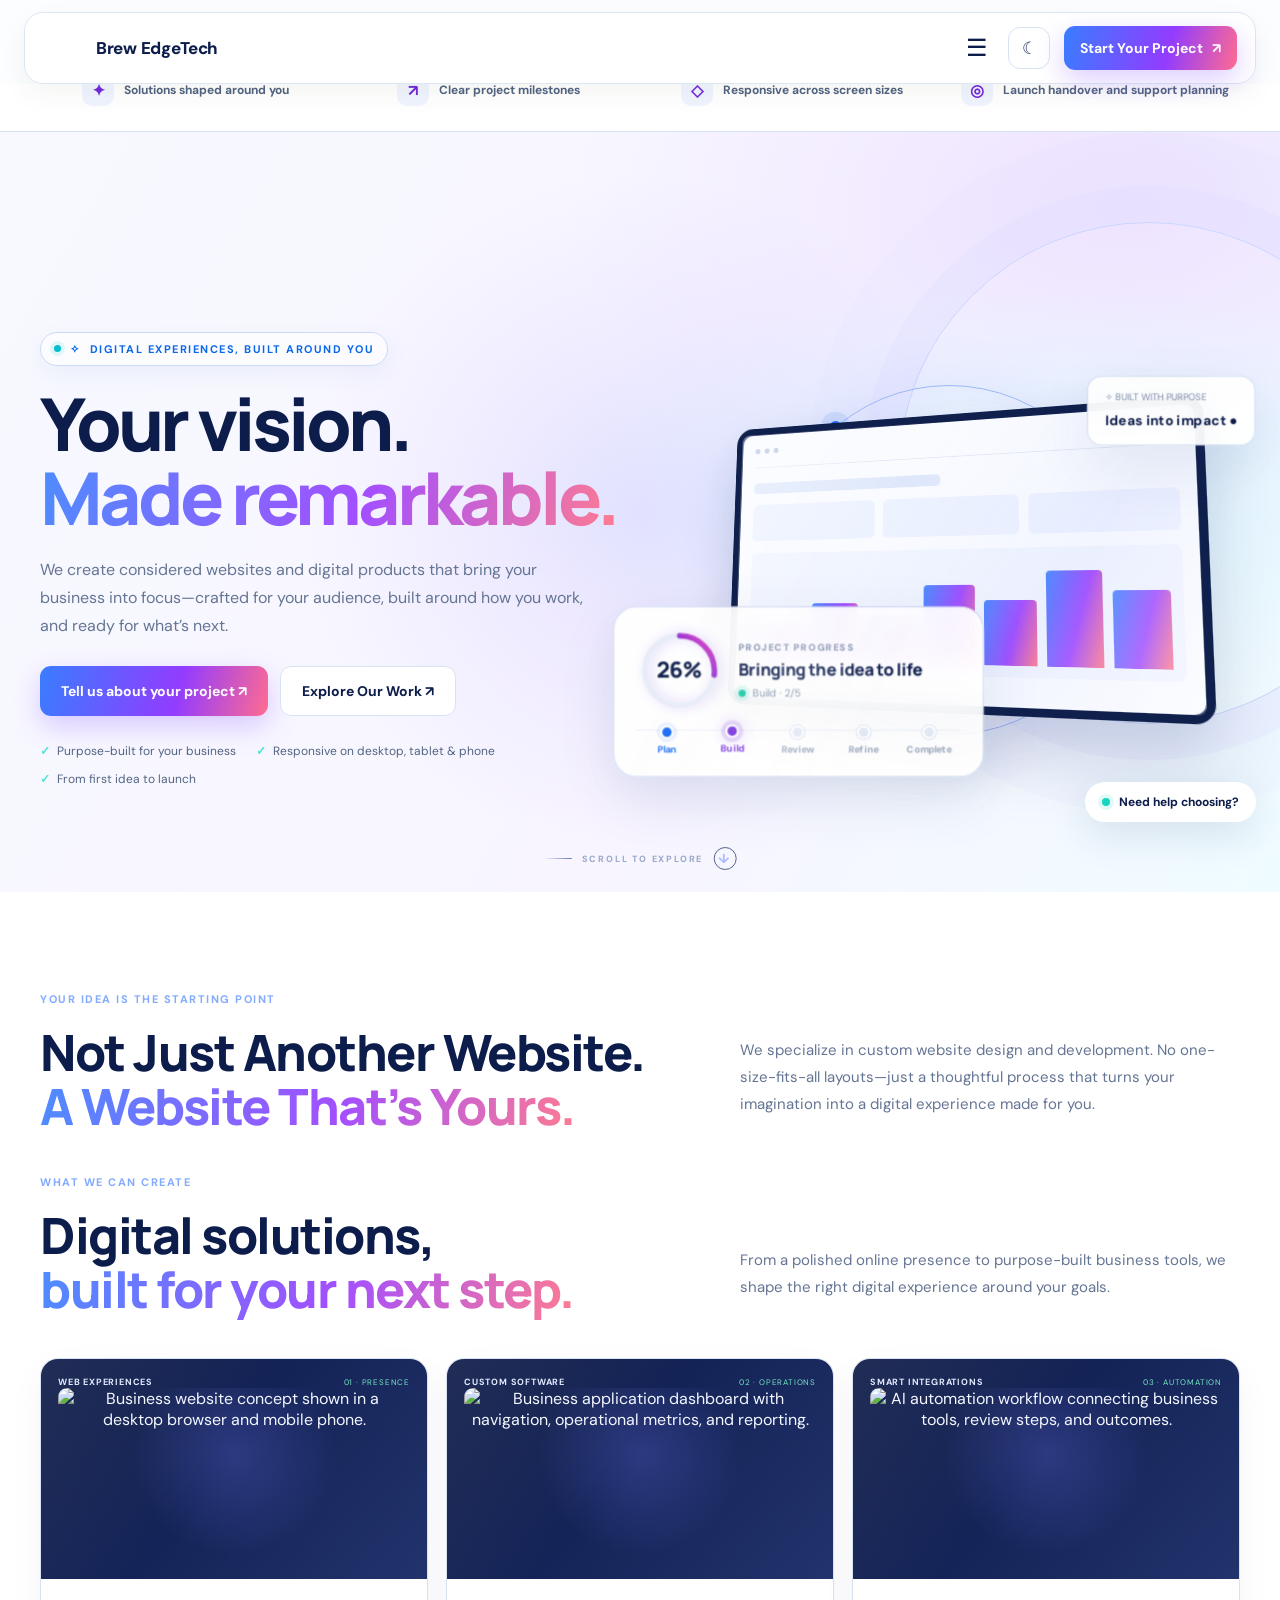
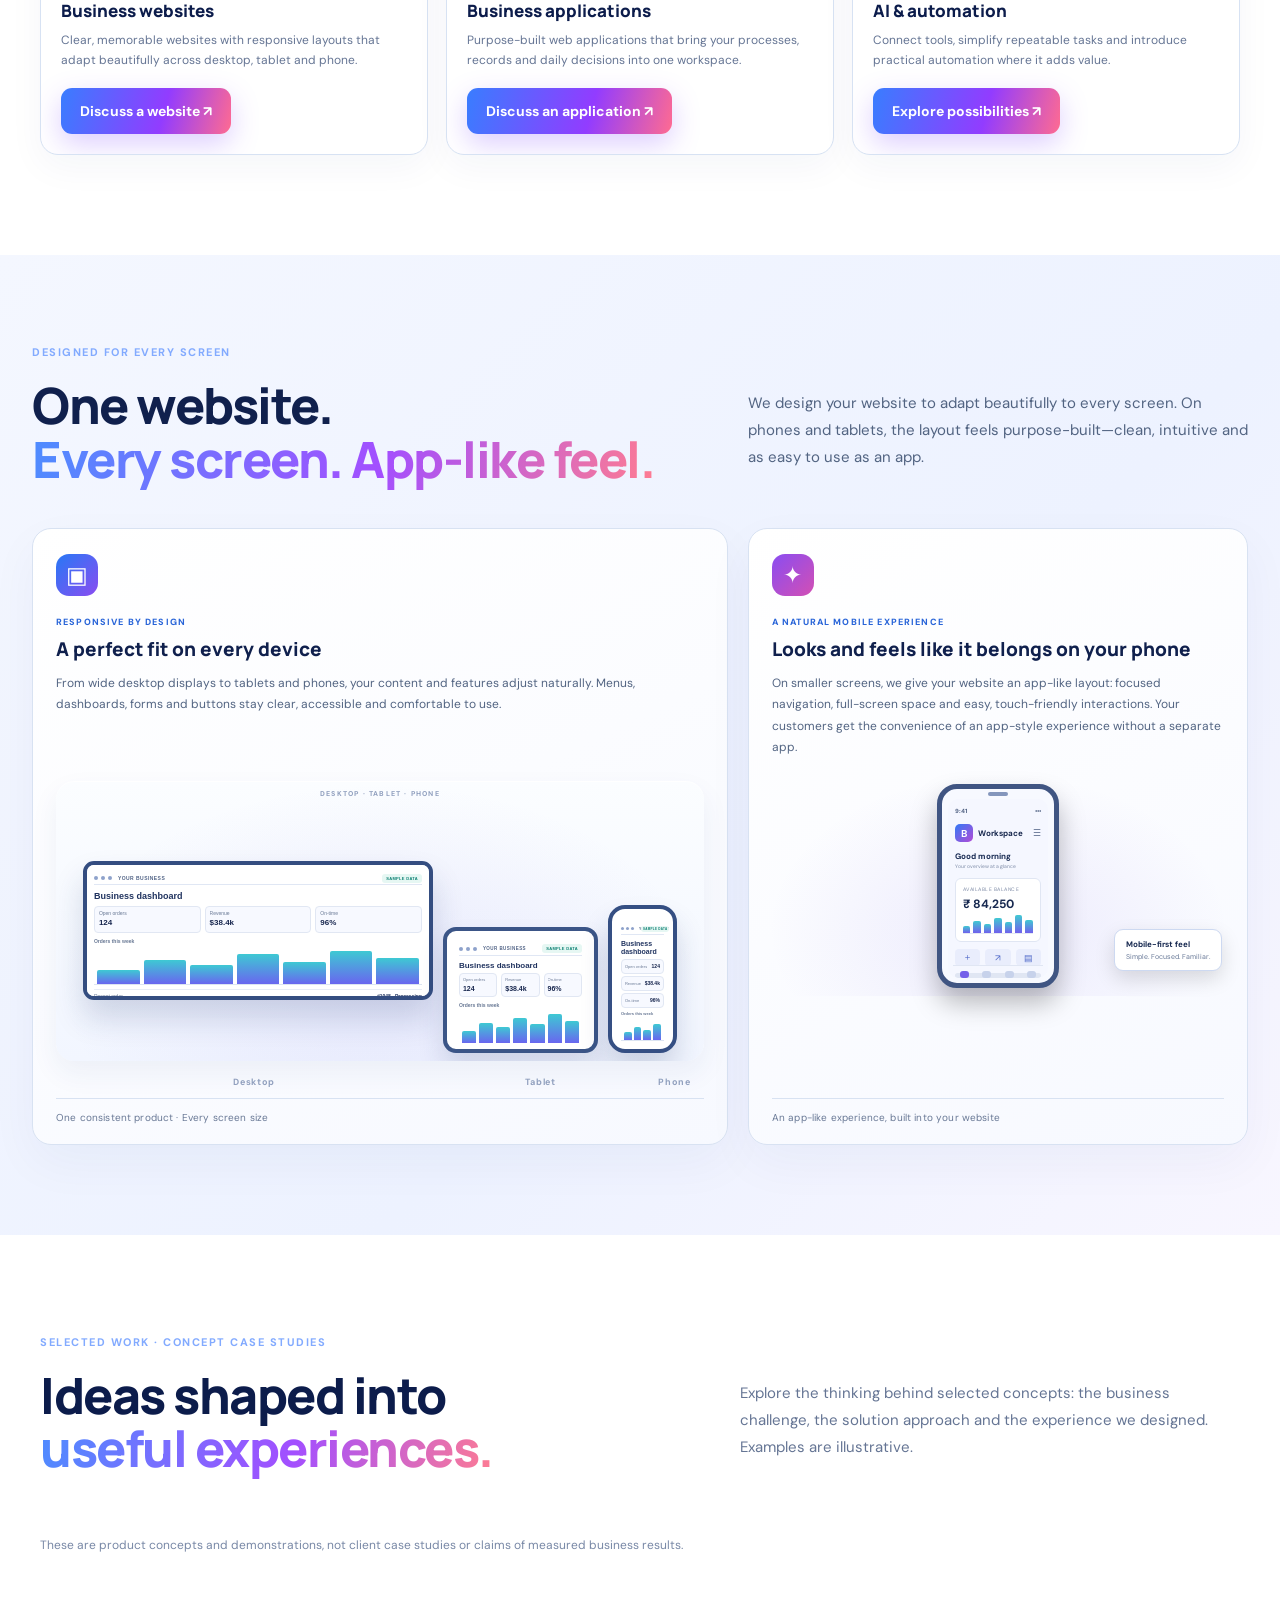
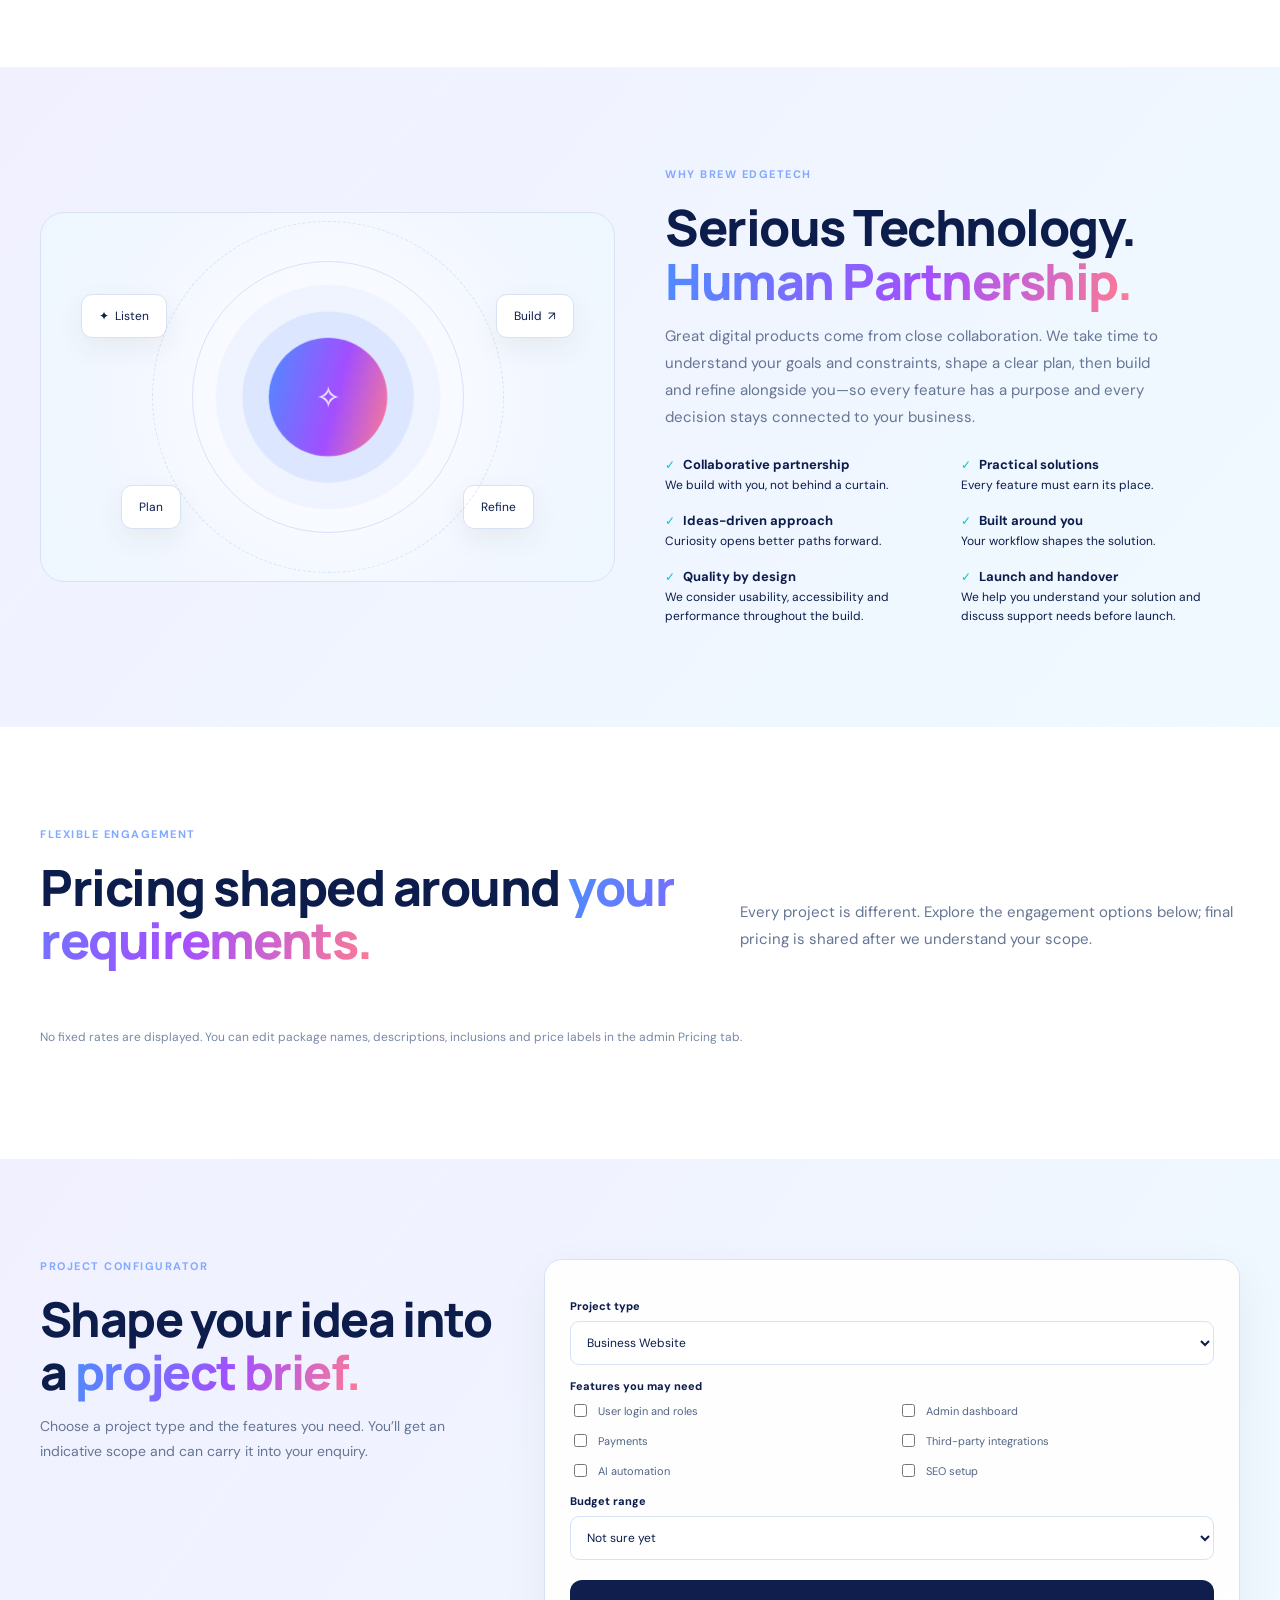
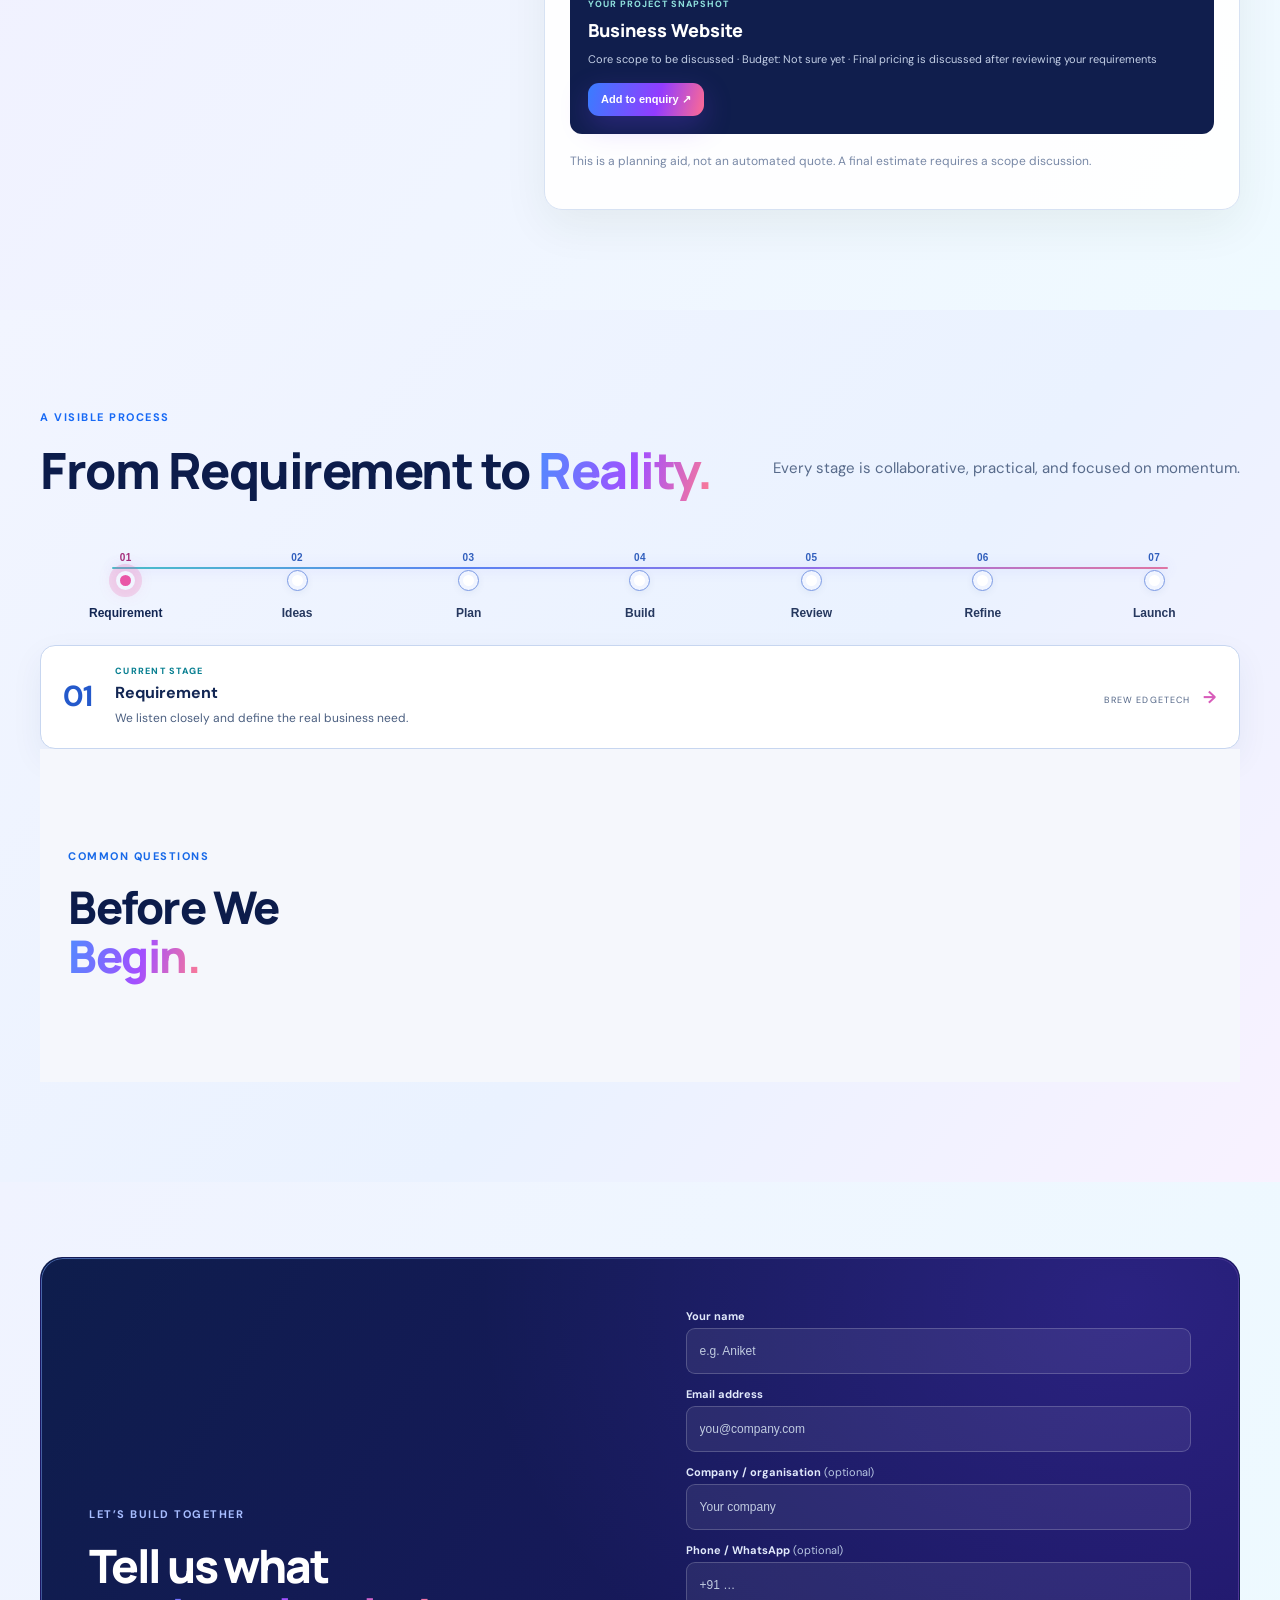
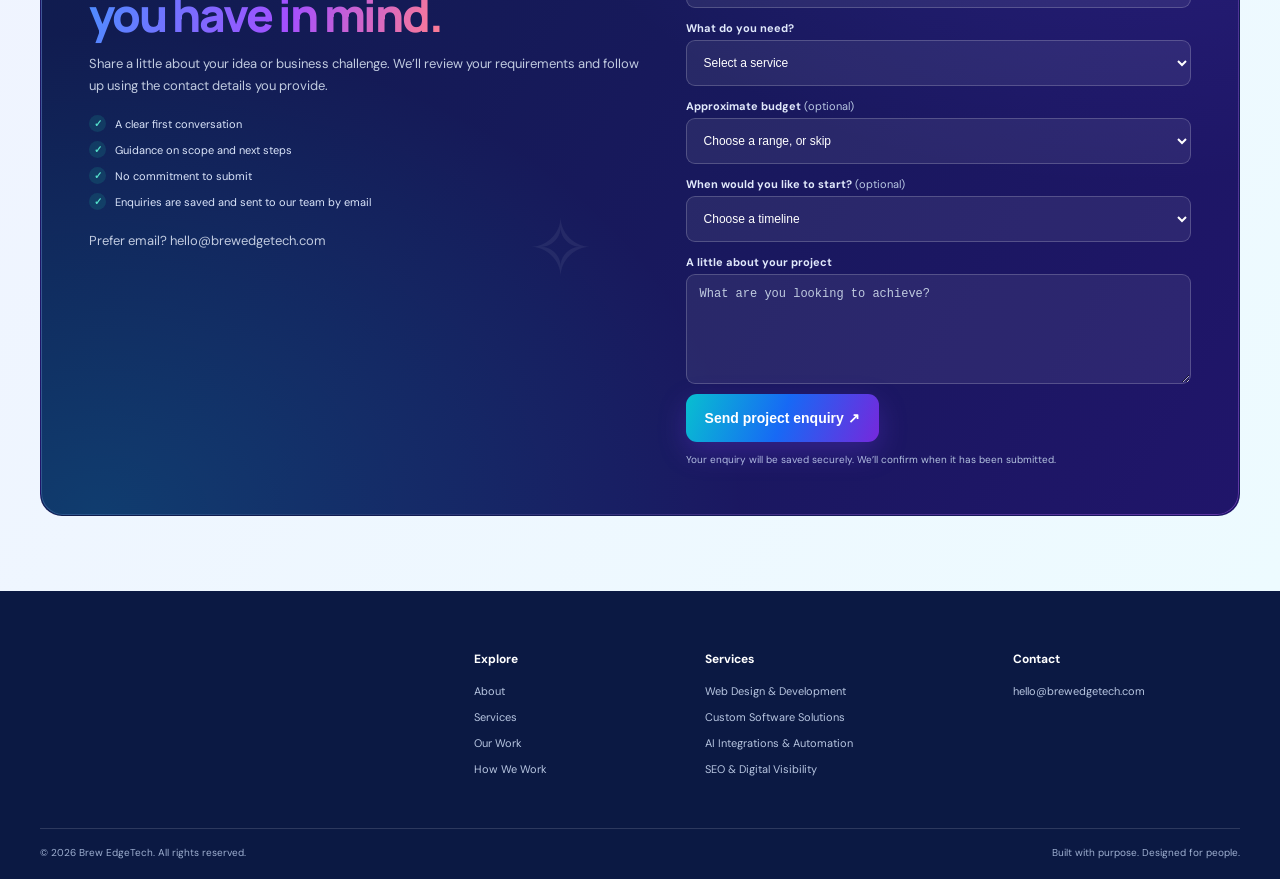
==== public/site.html @ 9b80a8eb "Logo reworked" ====
<!doctype html><html lang="en"><head><meta charset="utf-8"><meta name="viewport" content="width=device-width,initial-scale=1"><meta name="description" content="Brew EdgeTech designs responsive business websites, custom web applications and practical AI automation, with thoughtful user experiences built around your goals."><meta name="theme-color" content="#0c1c4b"><meta property="og:type" content="website"><meta property="og:url" content="https://brewedgetech.com/"><meta property="og:title" content="Brew EdgeTech | You Imagine. We Create."><meta property="og:description" content="Custom websites shaped around your imagination. You bring the idea; we design and build it for you."><meta name="twitter:card" content="summary"><link rel="canonical" href="https://brewedgetech.com/"><script type="application/ld+json">{"@context":"https://schema.org","@type":"Organization","name":"Brew EdgeTech","url":"https://brewedgetech.com/","email":"hello@brewedgetech.com","description":"Websites, custom software, AI automation and search visibility solutions built around business requirements."}</script><title>Brew EdgeTech | You Imagine. We Create.</title><link rel="icon" href="/favicon.svg" type="image/svg+xml"><link rel="apple-touch-icon" href="/favicon.svg"><meta name="author" content="Brew EdgeTech"><link rel="preconnect" href="https://fonts.googleapis.com"><link rel="preconnect" href="https://fonts.gstatic.com" crossorigin><link href="https://fonts.googleapis.com/css2?family=DM+Sans:wght@400;500;600;700;800&family=Manrope:wght@500;600;700;800&display=swap" rel="stylesheet"><style>
:root{--navy:#0c1c4b;--blue:#1769f5;--purple:#7128db;--pink:#f05e89;--cyan:#05bfd0;--muted:#657594;--line:#d7e2f3;--grad:linear-gradient(110deg,#1769f5,#7628dc 65%,#f05e89)}*{box-sizing:border-box}html{scroll-behavior:smooth;scroll-padding-top:100px}body{margin:0;background:#fbfdff;color:var(--navy);font-family:'DM Sans',sans-serif}a{color:inherit;text-decoration:none}.wrap{width:min(1200px,calc(100% - 56px));margin:auto}.navwrap{position:sticky;top:12px;z-index:9;margin-bottom:-90px;padding-top:12px}.nav{height:76px;width:min(1216px,calc(100% - 48px));margin:auto;padding:0 16px 0 22px;border:1px solid #dce6f5;border-radius:19px;background:#fafcffdf;backdrop-filter:blur(18px);box-shadow:0 10px 28px #203b110d;display:flex;align-items:center;gap:28px}.brand{display:flex;align-items:center;gap:10px;font-size:17px;white-space:nowrap}.brand b{font-weight:800}.brand small{font-size:13px;margin-left:-7px}.mark{width:36px;height:36px;position:relative;display:inline-block;flex:0 0 36px;border-radius:12px;background:linear-gradient(145deg,#0b72ff 0%,#5b42ed 58%,#a52ce1 100%);box-shadow:0 5px 14px #3859d533;overflow:hidden;transform:rotate(-5deg)}.mark:before{content:"";position:absolute;left:8px;top:7px;width:13px;height:21px;border:3px solid #fff;border-right-width:4px;border-radius:3px 8px 8px 3px;transform:skew(-8deg)}.mark:after{content:"";position:absolute;right:6px;top:8px;width:9px;height:8px;border-top:3px solid #8ff7ff;border-right:3px solid #8ff7ff;transform:rotate(45deg);border-radius:1px}.links{display:flex;align-items:center;gap:27px;margin-left:auto;font-size:14px;font-weight:600}.links a:hover{color:var(--blue)}.btn{border:0;border-radius:11px;padding:14px 19px;background:var(--grad);color:white;font-size:14px;font-weight:700;display:inline-flex;align-items:center;gap:12px;box-shadow:0 10px 24px #523de42b;cursor:pointer}.btn.alt{background:white;color:var(--navy);border:1px solid var(--line);box-shadow:none}.menu{display:none;background:none;border:0;color:var(--navy);font-size:24px}.hero{padding:190px 0 80px;min-height:770px;display:flex;align-items:center;background:radial-gradient(ellipse at 80% 48%,#e5f6ff,transparent 38%),radial-gradient(ellipse at 88% 10%,#f1e9ff,transparent 35%),linear-gradient(120deg,#f5f8ff,#f7f5ff 60%,#effcff);position:relative;overflow:hidden}.hero:after{content:"";position:absolute;width:500px;height:500px;border:1px solid #c9d6ff;border-radius:50%;right:-120px;top:90px;box-shadow:0 0 0 36px #d8d9ff3b,0 0 0 90px #d8d9ff22}.heroGrid{display:grid;grid-template-columns:1fr 1fr;gap:35px;align-items:center;position:relative;z-index:1}.eyebrow{font-size:11px;letter-spacing:1.5px;text-transform:uppercase;color:#0968e8;font-weight:700;margin-bottom:20px}.hero h1,.head h2,.why h2,.cta h2{font:800 clamp(40px,5vw,65px)/1.07 'Manrope',sans-serif;letter-spacing:-2.2px;margin:0 0 24px}.grad{background:var(--grad);-webkit-background-clip:text;background-clip:text;color:transparent}.lead{font-size:16px;line-height:1.8;color:var(--muted);max-width:530px;margin:0 0 26px}.actions{display:flex;gap:12px;flex-wrap:wrap}.proof{display:flex;gap:20px;flex-wrap:wrap;margin-top:27px;color:#526482;font-size:12px}.proof span:before{content:"✓";color:#00b9ca;font-weight:800;margin-right:7px}.visual{height:440px;position:relative;display:grid;place-items:center}.heroVisual{isolation:isolate;perspective:1100px}.heroVisual .screen{transform:perspective(1000px) rotateY(-12deg) rotateX(5deg) rotateZ(-1deg);box-shadow:0 42px 85px #10204d30,0 0 0 1px #ffffffaa;animation:heroFloat 7s ease-in-out infinite;transform-style:preserve-3d}.heroVisual .orb{width:350px;height:350px;border-style:solid;border-color:#9a9df455;box-shadow:inset 0 0 45px #9b6cff12,0 0 60px #8d77ef18}.heroGlow{position:absolute;width:270px;height:270px;border-radius:50%;background:radial-gradient(circle,#a65cf03a 0%,#5279f51c 42%,transparent 72%);filter:blur(12px);z-index:0;animation:glowPulse 6s ease-in-out infinite}.heroVisual .f1{backdrop-filter:blur(14px);background:#ffffffed}.heroVisual .f2{backdrop-filter:blur(14px)}@keyframes heroFloat{0%,100%{translate:0 0}50%{translate:0 -9px}}@keyframes glowPulse{0%,100%{scale:.94;opacity:.65}50%{scale:1.08;opacity:1}}@media(prefers-reduced-motion:reduce){.heroVisual .screen,.heroGlow{animation:none}}.orb{position:absolute;width:300px;height:300px;border:1px dashed #9db5f8;border-radius:50%;animation:spin 35s linear infinite}.orb:before,.orb:after{content:"";position:absolute;border-radius:50%;background:#1769f5;width:11px;height:11px;top:35px;left:55px;box-shadow:0 0 0 9px #1769f51c}.orb:after{top:auto;left:auto;right:18px;bottom:75px;background:#ee658e}@keyframes spin{to{transform:rotate(360deg)}}.screen{width:83%;height:300px;border:9px solid #10204d;border-radius:18px;background:#f9fbff;box-shadow:0 35px 65px #10204d25;transform:perspective(1000px) rotateY(-8deg) rotateX(3deg);padding:15px;z-index:1}.bar{height:22px;border-bottom:1px solid #e1e8f5;display:flex;gap:5px}.bar i{width:6px;height:6px;background:#b7c5e0;border-radius:50%}.line{margin:17px 0 12px;width:48%;height:12px;border-radius:5px;background:#dfe8fb}.tiles{display:grid;grid-template-columns:repeat(3,1fr);gap:9px}.tiles i{height:40px;border-radius:6px;background:#edf2ff}.chart{height:125px;margin-top:13px;background:#f1f5ff;border-radius:8px;display:flex;align-items:end;gap:9px;padding:10px}.chart i{flex:1;border-radius:4px 4px 0 0;background:var(--grad);height:var(--h);animation:rise 1s ease}@keyframes rise{from{height:0}}.float{position:absolute;z-index:3;border:1px solid var(--line);background:#ffffffed;border-radius:14px;padding:13px 16px;box-shadow:0 20px 60px #19367017}.float small{font-size:9px;color:#7888a6;text-transform:uppercase;display:block;margin-bottom:5px}.float strong{font-size:21px}.f1{left:0;bottom:35px}.f2{right:0;top:45px}.f2 strong{font-size:13px}section{padding:100px 0}.head{display:flex;justify-content:space-between;align-items:end;gap:28px;margin-bottom:42px}.head h2,.why h2{font-size:clamp(34px,4vw,50px);letter-spacing:-1.5px;margin:0}.head p,.why p{color:var(--muted);line-height:1.8;max-width:500px;font-size:14px}.services{background:white}.servicegrid{display:grid;grid-template-columns:repeat(4,1fr);gap:16px}.service{padding:24px 20px;border:1px solid var(--line);border-radius:16px;min-height:200px;background:linear-gradient(145deg,#fff,#f8fbff);transition:.25s;position:relative}.service:hover,.project:hover{transform:translateY(-5px);box-shadow:0 20px 60px #19367017;border-color:#b7c9f2}.ico{width:43px;height:43px;border-radius:12px;background:#edf4ff;color:#1769f5;display:grid;place-items:center;font-size:21px;margin-bottom:18px}.service:nth-child(2) .ico{color:#7528db;background:#f3edff}.service:nth-child(3) .ico{color:#00aebc;background:#e9fbfc}.service:nth-child(4) .ico{color:#f05e89;background:#fff0f4}.service h3{font-size:15px;margin:0 0 8px}.service p{font-size:12px;line-height:1.7;color:var(--muted);margin:0}.service em{position:absolute;right:20px;top:27px;color:#1769f5;font-style:normal}.why{background:linear-gradient(130deg,#f1f0ff,#effaff)}.whygrid{display:grid;grid-template-columns:1fr 1fr;gap:50px;align-items:center}.art{min-height:370px;border:1px solid var(--line);border-radius:24px;background:radial-gradient(circle,#fff,#f3f7ff 60%,#eef7ff);display:grid;place-items:center;position:relative;overflow:hidden}.core{width:112px;height:112px;border-radius:50%;background:var(--grad);display:grid;place-items:center;color:white;font-size:28px;box-shadow:0 0 0 25px #dce7ff,0 0 0 50px #dce7ff55;z-index:2}.node{position:absolute;background:white;border:1px solid var(--line);padding:13px 17px;border-radius:11px;font-size:12px;box-shadow:0 10px 28px #203b1110}.n1{left:7%;top:22%}.n2{right:7%;top:22%}.n3{left:14%;bottom:14%}.n4{right:14%;bottom:14%}.points{display:grid;grid-template-columns:1fr 1fr;gap:16px;margin-top:24px}.point{font-size:12px;line-height:1.6}.point b{font-size:13px}.point:before{content:"✓";color:#08bfc7;margin-right:8px}.work{background:#fbfdff}.filters{display:flex;gap:8px;flex-wrap:wrap;justify-content:flex-end}.filter{border:1px solid var(--line);border-radius:99px;padding:9px 14px;background:white;color:#526482;font-size:12px;cursor:pointer}.filter.active{background:var(--navy);color:white}.projects{display:grid;grid-template-columns:repeat(2,1fr);gap:20px}.project{padding:16px;border:1px solid var(--line);border-radius:17px;background:white;transition:.25s}.mock{height:220px;background:#edf2ff;border:7px solid #10204d;border-radius:11px;padding:12px}.mock .bar{margin-bottom:13px}.mock .line{margin:0 0 12px}.mock .tiles i{height:34px;background:white}.mock .chart{height:110px;background:white}.mock .chart i{background:#1769f5}.project:nth-child(2n) .mock .chart i{background:#7429df}.project:nth-child(3n) .mock .chart i{background:#04b8c6}.pfoot{display:flex;justify-content:space-between;align-items:center;padding:17px 5px 3px}.pfoot small{font-size:9px;letter-spacing:1px;color:#0968e8;text-transform:uppercase}.pfoot h3{font-size:16px;margin:6px 0 3px}.pfoot p{font-size:12px;color:var(--muted);margin:0}.round{width:35px;height:35px;border-radius:50%;display:grid;place-items:center;background:#f0f5ff;color:#1769f5}.note{font-size:12px;line-height:1.65;color:#7888a6;margin-top:18px}.head p,.why p{font-size:15px;line-height:1.8}.service p{font-size:13px;line-height:1.75}.caseCopy p{font-size:12px;line-height:1.75}.faq details p{font-size:13px;line-height:1.85}.mobileCard>p{font-size:13px;line-height:1.8}.formnote{font-size:11px;line-height:1.6}.quote p{font-size:13px;line-height:1.8}section{scroll-margin-top:105px}.process{background:#0d1b49;color:white}.process .eyebrow{color:#36d3e1}.process .head p{color:#bac7e1}.steps{display:grid;grid-template-columns:repeat(7,1fr);position:relative;margin-top:55px}.steps:before{content:"";height:2px;position:absolute;left:6%;right:6%;top:15px;background:linear-gradient(90deg,#05c2d0,#1769f5,#7528db,#f05e89)}.step{text-align:center;cursor:pointer;position:relative}.dot{width:18px;height:18px;background:#fff;border:4px solid #0d1b49;outline:1px solid #13c4d0;border-radius:50%;margin:7px auto 15px;z-index:1;position:relative}.step.active .dot{background:#f05e89;outline:7px solid #ffffff20}.step small{color:#12c7d5;font-size:10px;display:block;margin-bottom:8px}.step b{font-size:12px}.detail{margin:40px auto 0;width:min(520px,100%);border:1px solid #ffffff35;background:#ffffff0e;border-radius:14px;padding:20px;display:flex;gap:20px;align-items:center}.detail strong{font-size:22px;color:#11c6d4}.detail h3{margin:0 0 5px;font-size:16px}.detail p{margin:0;color:#bdc9e0;font-size:12px;line-height:1.6}.testimonials{background:white}.quotes{display:grid;grid-template-columns:repeat(3,1fr);gap:16px}.quote{padding:24px;border:1px solid var(--line);border-radius:15px}.stars{color:#f1ae34;letter-spacing:3px}.quote p{font-size:12px;color:var(--muted);line-height:1.8}.person{display:flex;gap:10px;align-items:center;margin-top:16px}.avatar{width:35px;height:35px;border-radius:50%;display:grid;place-items:center;color:white;background:var(--grad);font-size:11px;font-weight:bold}.person b{font-size:12px;display:block}.person small{font-size:10px;color:var(--muted)}.faq{background:#f8faff}.faqgrid{display:grid;grid-template-columns:.7fr 1.3fr;gap:50px}.faq h2{font:800 45px/1.1 'Manrope';margin:0;letter-spacing:-1.5px}.faq details{border-bottom:1px solid var(--line);padding:19px 0}.faq summary{font-weight:600;font-size:14px;cursor:pointer;list-style:none;display:flex;justify-content:space-between}.faq summary:after{content:"⌄";font-size:19px}.faq details[open] summary:after{content:"⌃"}.faq details p{color:var(--muted);font-size:12px;line-height:1.8;margin:13px 28px 0 0}.contact{background:linear-gradient(125deg,#f0f3ff,#edfbff);padding:75px 0}.cta{background:linear-gradient(120deg,#0e1d4c,#20156a);border-radius:22px;padding:48px;color:white;display:grid;grid-template-columns:1fr .9fr;gap:35px;align-items:center}.cta h2{font-size:clamp(31px,4vw,46px);margin-bottom:14px}.cta p{color:#bdc9e0;line-height:1.7;font-size:13px}.form{display:grid;gap:10px}.form label{font-size:11px;font-weight:700;color:#e1e9fb;margin:3px 0 -5px}.form label span{font-weight:400;color:#b9c8e3}.contactPromises{display:grid;gap:9px;margin:18px 0 20px}.contactPromises span{display:flex;align-items:center;gap:9px;color:#dbe5fa;font-size:11px}.contactPromises i{font-style:normal;display:grid;place-items:center;width:17px;height:17px;border-radius:50%;background:#16b9a22b;color:#54dfca;font-size:10px;font-weight:800}.form input,.form textarea,.form select{width:100%;border:1px solid #ffffff32;background:#ffffff12;color:white;border-radius:9px;padding:12px 13px;outline:none;font-size:12px}.form input::placeholder,.form textarea::placeholder{color:#c0cbe0}.form select option{color:#0c1c4b}.form textarea{min-height:85px;resize:vertical}.form button{justify-self:start}.formnote{font-size:10px;color:#b9c8e3;min-height:15px}footer{background:#0b1943;color:white;padding:55px 0 20px}.footgrid{display:grid;grid-template-columns:1.6fr .8fr 1.1fr .9fr;gap:30px;padding-bottom:40px}.footbrand p{max-width:320px;color:#b8c6e1;font-size:12px;line-height:1.8}.footcol h4{font-size:12px;margin:4px 0 17px}.footcol a,.footcol p{display:block;color:#b8c6e1;font-size:11px;margin:0 0 12px}.bottom{border-top:1px solid #ffffff24;padding-top:17px;display:flex;justify-content:space-between;color:#9eafd0;font-size:10px}.top{position:fixed;right:23px;bottom:20px;width:44px;height:44px;border-radius:50%;background:var(--grad);color:white;border:0;cursor:pointer;font-size:20px;z-index:8}.reveal{opacity:0;transform:translateY(18px);transition:.65s}.reveal.show{opacity:1;transform:none}@media(max-width:900px){.links{gap:14px}.nav{gap:12px}.servicegrid{grid-template-columns:repeat(2,1fr)}.footgrid{grid-template-columns:1.4fr 1fr 1fr}.footcol:last-child{grid-column:2/4}}@media(max-width:680px){.wrap{width:calc(100% - 36px)}.navwrap{top:6px;padding-top:6px;margin-bottom:-76px}.nav{height:64px;width:calc(100% - 22px);padding:0 13px;border-radius:14px}.brand{font-size:15px}.brand small{font-size:12px}.menu{display:block;margin-left:auto}.links{display:none;position:absolute;top:72px;left:11px;right:11px;padding:15px;background:white;border:1px solid var(--line);border-radius:13px;box-shadow:0 15px 35px #19367020;flex-direction:column;align-items:stretch;gap:4px}.links.open{display:flex}.links a{padding:10px}.nav>.btn{display:none}.hero{padding:140px 0 50px;min-height:auto}.heroGrid{grid-template-columns:1fr;gap:0}.hero h1{font-size:43px;letter-spacing:-1.7px}.lead{font-size:14px}.visual{height:330px}.screen{width:87%;height:245px;border-width:7px;padding:11px}.chart{height:95px}.orb{width:245px;height:245px}.f1{left:0;bottom:15px}.f2{right:0;top:28px}section{padding:70px 0}.head{display:block;margin-bottom:28px}.head h2,.why h2{font-size:35px}.head p{margin-top:14px}.servicegrid{gap:11px}.service{padding:17px 14px;min-height:190px}.service h3{font-size:13px}.service p{font-size:11px}.whygrid,.faqgrid,.cta{grid-template-columns:1fr;gap:26px}.art{min-height:310px;order:2}.points{gap:12px}.projects{grid-template-columns:1fr}.mock{height:195px}.filters{justify-content:flex-start;margin-top:20px}.steps{grid-template-columns:repeat(7,82px);overflow-x:auto;padding-bottom:10px;margin-top:35px}.detail{margin-top:24px}.quotes{grid-template-columns:1fr}.cta{padding:28px 21px}.footgrid{grid-template-columns:1fr 1fr;gap:23px}.footbrand{grid-column:1/3}.footcol:last-child{grid-column:auto}.bottom{flex-direction:column;gap:8px}.top{right:14px;bottom:14px}}@media(prefers-reduced-motion:reduce){*,*:before,*:after{animation:none!important;scroll-behavior:auto!important;transition:none!important}.reveal{opacity:1;transform:none}}
/* Immersive interaction layer */
:root{--pointer-x:50%;--pointer-y:50%}body{overflow-x:hidden}.hero{isolation:isolate}.hero:before{content:"";position:absolute;inset:0;pointer-events:none;background:radial-gradient(520px circle at var(--pointer-x) var(--pointer-y),#9fc7ff30,transparent 65%);z-index:0}.visual{perspective:1100px;transform-style:preserve-3d}.screen{transform-style:preserve-3d;transition:transform .18s ease-out,box-shadow .3s ease;will-change:transform}.screen:after{content:"";position:absolute;inset:0;border-radius:8px;pointer-events:none;background:linear-gradient(125deg,#ffffff66,transparent 35%,#7e91ff0c 70%,#ffffff44);transform:translateZ(2px)}.float{transform:translateZ(55px);animation:floatCard 5s ease-in-out infinite}.f2{animation-delay:-2.3s}@keyframes floatCard{0%,100%{translate:0 0}50%{translate:0 -10px}}.orb{transform-style:preserve-3d}.orb:before{animation:pulseDot 2.8s ease-in-out infinite}.orb:after{animation:pulseDot 2.8s ease-in-out infinite -1.4s}@keyframes pulseDot{0%,100%{box-shadow:0 0 0 7px #1769f51c,0 0 0 0 #1769f500}50%{box-shadow:0 0 0 12px #1769f100,0 0 22px 5px #1769f544}}.service,.project,.quote,.node,.btn,.filter,.round{transform-style:preserve-3d}.service,.project,.quote{will-change:transform;transition:transform .35s cubic-bezier(.2,.8,.2,1),box-shadow .35s,border-color .35s}.service:hover,.project:hover{transform:perspective(900px) rotateX(2deg) rotateY(-2deg) translateY(-7px) scale(1.01)}.art{perspective:900px;transform-style:preserve-3d}.core{animation:corePulse 4s ease-in-out infinite;transform:translateZ(50px)}.node{transition:transform .25s ease,box-shadow .25s}.node:hover{transform:translateZ(32px) scale(1.08);box-shadow:0 18px 40px #19367022}.art:before,.art:after{content:"";position:absolute;width:270px;height:270px;border:1px solid #a9bcf766;border-radius:50%;animation:orbit 18s linear infinite}.art:after{width:350px;height:350px;animation-direction:reverse;animation-duration:28s;border-style:dashed}@keyframes orbit{to{transform:rotate(360deg)}}@keyframes corePulse{0%,100%{box-shadow:0 0 0 22px #dce7ff,0 0 0 48px #dce7ff55,0 0 55px #7d5bff20}50%{box-shadow:0 0 0 28px #dce7ff,0 0 0 58px #dce7ff30,0 0 75px #7d5bff55}}.step{transition:transform .25s ease,color .25s}.step:hover{transform:translateY(-4px)}.step.active b{color:#b9f9ff}.detail{transition:transform .3s ease,background .3s}.detail.bump{transform:scale(1.025);background:#ffffff19}.btn{transition:transform .2s ease,box-shadow .2s}.btn:hover{transform:translateY(-2px);box-shadow:0 14px 32px #523de44a}.filter{transition:transform .2s,background .2s,color .2s}.filter:hover{transform:translateY(-2px)}.ticker{overflow:hidden;border-top:1px solid var(--line);border-bottom:1px solid var(--line);background:#fff;padding:16px 0;white-space:nowrap}.tickerTrack{display:flex;align-items:center;justify-content:space-around;gap:48px;min-width:max-content;animation:tickerMove 32s linear infinite}.tickerTrack span{font-size:11px;letter-spacing:1px;font-weight:700;color:#7183a2}.tickerTrack span::first-letter{color:#7428db}@keyframes tickerMove{to{transform:translateX(-50%)}}.ticker:hover .tickerTrack{animation-play-state:paused}.scrollProgress{position:fixed;z-index:20;top:0;left:0;height:3px;width:0;background:var(--grad);box-shadow:0 0 12px #7428db88;pointer-events:none}.nav a:focus-visible,.btn:focus-visible,.filter:focus-visible,.step:focus-visible,.menu:focus-visible{outline:3px solid #06bfd0;outline-offset:4px}.project[hidden]{display:none!important}@media(max-width:680px){.visual{perspective:none}.screen{transform:none!important}.float{animation:none}.tickerTrack{animation-duration:24s}}@media(prefers-reduced-motion:reduce){.tickerTrack,.float,.orb:before,.orb:after,.art:before,.art:after,.core{animation:none!important}}
/* Conversion-focused experience */
:root{--ink:#0c1c4b}.nav{transition:box-shadow .25s,background .25s}.nav.scrolled{box-shadow:0 12px 36px #12265a1c;background:#ffffffed}.hero .eyebrow{display:inline-flex;align-items:center;gap:8px;padding:9px 12px;border:1px solid #cbdaf6;background:#ffffff9c;border-radius:99px}.hero h1{max-width:650px}.hero .lead{max-width:490px}.hero .btn{padding:15px 21px}.hero .btn.alt:hover{border-color:#9cb8ef;background:#f7faff}.section-kicker{display:inline-flex;gap:8px;align-items:center;font-size:11px;font-weight:800;letter-spacing:1.2px;color:#1769f5;text-transform:uppercase}.finder{background:linear-gradient(125deg,#f7f8ff,#f0fbff);position:relative;overflow:hidden}.finder:before{content:"";position:absolute;width:400px;height:400px;right:-200px;top:-170px;border-radius:50%;background:#d9d7ff77;filter:blur(3px)}.finder .wrap{position:relative}.finderShell{display:grid;grid-template-columns:.85fr 1.15fr;gap:32px;align-items:stretch}.finderIntro{padding:24px 0}.finderIntro h2{font:800 clamp(32px,4vw,48px)/1.1 Manrope,sans-serif;letter-spacing:-1.6px;margin:16px 0}.finderIntro p{color:var(--muted);font-size:14px;line-height:1.8;max-width:390px}.finderCard{background:#fff;border:1px solid #dce5f4;border-radius:22px;padding:25px;box-shadow:0 24px 65px #243d7712}.finderCard .progressTrack{height:5px;border-radius:9px;background:#edf1fb;overflow:hidden;margin:0 0 23px}.finderCard .progressTrack i{display:block;width:33.33%;height:100%;background:var(--grad);border-radius:9px;transition:width .3s}.finderCard h3{font:800 20px Manrope,sans-serif;margin:0 0 6px}.finderCard .sub{font-size:12px;color:var(--muted);margin:0 0 18px}.choices{display:grid;grid-template-columns:repeat(2,1fr);gap:10px}.choice{border:1px solid var(--line);border-radius:12px;background:#fbfcff;text-align:left;padding:14px;cursor:pointer;transition:.2s;color:var(--navy);min-height:80px}.choice:hover{border-color:#9bb9f4;transform:translateY(-2px)}.choice.selected{border:2px solid #6d42df;background:#f5f1ff;padding:13px;box-shadow:0 0 0 3px #7040dc12}.choice b{display:block;font-size:13px;margin-bottom:5px}.choice small{display:block;color:var(--muted);font-size:10px;line-height:1.45}.finderActions{display:flex;justify-content:space-between;gap:10px;margin-top:20px}.finderActions button{font:700 12px 'DM Sans';border-radius:10px;padding:12px 17px;cursor:pointer}.finderBack{border:1px solid var(--line);background:white;color:var(--navy)}.finderNext{border:0;background:var(--grad);color:white}.finderNext:disabled{opacity:.4;cursor:not-allowed}.finderResult{background:linear-gradient(125deg,#101f50,#28196f);color:white;border-radius:15px;padding:18px;margin-top:15px}.finderResult p{font-size:12px;line-height:1.7;color:#d4ddf4}.finderResult strong{color:#a9f4f5}.finderFoot{font-size:10px;color:#8492ac;margin-top:13px}.valueBand{padding:25px 0;background:#fff;border-block:1px solid #e4ebf6}.valueGrid{display:grid;grid-template-columns:repeat(4,1fr);gap:12px}.valueItem{display:flex;align-items:center;justify-content:center;gap:10px;color:#425475;font-size:12px;font-weight:700}.valueItem span{width:32px;height:32px;border-radius:10px;background:#f0f4ff;color:#5c4bdb;display:grid;place-items:center;font-size:16px}.contact .cta{box-shadow:0 25px 70px #0e1d4c26}.contact .form input:focus,.contact .form textarea:focus,.contact .form select:focus{border-color:#7c9df7;box-shadow:0 0 0 3px #7c9df733}.contact .form .btn{background:linear-gradient(110deg,#08bfd0,#1769f5 50%,#7628dc)}.contact .formnote{line-height:1.5}.contact .cta>div:first-child{position:relative}.contact .cta>div:first-child:after{content:"✧";position:absolute;right:10%;bottom:-36px;font-size:80px;color:#ffffff10;pointer-events:none}.mobileCta{display:none}.chatLauncher{position:fixed;right:24px;bottom:78px;z-index:8;border:0;border-radius:99px;padding:12px 17px;background:#0d1b49;color:white;box-shadow:0 12px 35px #0d1b4933;font:700 12px 'DM Sans';cursor:pointer;display:flex;align-items:center;gap:9px;transition:transform .2s}.chatLauncher:hover{transform:translateY(-3px)}.chatLauncher span{width:8px;height:8px;border-radius:50%;background:#16d6c3;box-shadow:0 0 0 4px #16d6c322}.chatPanel{position:fixed;right:24px;bottom:132px;z-index:10;width:min(355px,calc(100vw - 32px));background:white;border:1px solid #dbe4f3;border-radius:18px;box-shadow:0 25px 80px #0d1b4930;overflow:hidden;display:none}.chatPanel.open{display:block;animation:chatIn .22s ease-out}@keyframes chatIn{from{opacity:0;transform:translateY(10px) scale(.98)}to{opacity:1;transform:none}}.chatHead{padding:15px 17px;background:#101f50;color:white;display:flex;align-items:center;justify-content:space-between}.chatHead b{font-size:13px}.chatHead small{display:block;color:#bfcbea;font-size:10px;margin-top:3px}.chatClose{border:0;background:#ffffff1c;color:white;border-radius:8px;width:28px;height:28px;cursor:pointer}.chatBody{padding:16px}.chatBubble{background:#f2f5fc;color:#344464;padding:12px;border-radius:12px 12px 12px 3px;font-size:12px;line-height:1.65;margin-bottom:12px}.chatChoices{display:grid;gap:8px}.chatChoices button{border:1px solid #dbe4f3;background:#fff;border-radius:10px;padding:10px;text-align:left;color:#24365f;font-size:11px;cursor:pointer}.chatChoices button:hover{border-color:#8daaf1;background:#f7f9ff}.chatBottom{border-top:1px solid #edf0f7;padding:12px 16px;display:flex;gap:8px;align-items:center}.chatBottom a{font-size:11px;color:#1769f5;font-weight:800}.faq details{transition:background .2s}.faq details[open]{background:#ffffffa6;padding-inline:12px;border-radius:10px}.project .mock{position:relative;overflow:hidden}.project .mock:after{content:"Concept preview";position:absolute;right:9px;bottom:8px;background:#ffffffdf;color:#61718e;padding:5px 8px;border-radius:6px;font-size:9px;letter-spacing:.3px}.pfoot .round{transition:transform .2s,background .2s}.project:hover .round{transform:rotate(-35deg);background:#e9e9ff}@media(max-width:680px){.finderShell{grid-template-columns:1fr;gap:10px}.finderIntro{padding:0}.finderCard{padding:18px}.valueGrid{grid-template-columns:repeat(2,1fr);gap:15px}.valueItem{justify-content:flex-start;font-size:11px}.chatLauncher{display:none}.chatPanel{right:12px;bottom:78px}.mobileCta{display:flex;position:fixed;bottom:0;left:0;right:0;z-index:7;padding:10px 14px calc(10px + env(safe-area-inset-bottom));background:#ffffffed;backdrop-filter:blur(14px);border-top:1px solid #dce5f4;gap:10px}.mobileCta a{flex:1;justify-content:center;padding:12px;font-size:12px}.top{bottom:74px}.bottom{padding-bottom:12px}footer{padding-bottom:75px}}
/* Final polish: clearer hierarchy, touch feedback and keyboard visibility */
:focus-visible{outline:3px solid #06bfd0;outline-offset:3px}.choice:focus-visible,.chatChoices button:focus-visible,.faq summary:focus-visible{outline:3px solid #1769f5;outline-offset:3px}.choice.selected{border-color:#1769f5;background:linear-gradient(135deg,#f1f5ff,#fbf8ff);box-shadow:inset 0 0 0 1px #1769f5}.quote h3{font:800 16px Manrope,sans-serif;margin:0 0 8px}.quote .ico{margin-bottom:14px}.quote{background:linear-gradient(150deg,#fff,#fafbff)}.finderCard{transition:box-shadow .25s,transform .25s}.finderCard:focus-within{box-shadow:0 28px 70px #243d771b}.form input:focus,.form textarea:focus,.form select:focus{border-color:#73a1ff;box-shadow:0 0 0 3px #5c8df533}.form button:active,.btn:active{transform:translateY(1px) scale(.99)}.chatLauncher{box-shadow:0 12px 35px #2b3c772b}.chatLauncher:hover{transform:translateY(-3px)}.mobileCta{padding-bottom:calc(10px + env(safe-area-inset-bottom))}@media(max-width:680px){.hero .proof{gap:10px 15px}.hero .actions .btn{justify-content:center}.service{min-height:176px}.finderIntro h2{font-size:34px}.quote{padding:20px}.cta{border-radius:18px}}@media(prefers-reduced-motion:reduce){.finderCard,.chatLauncher{transition:none}}
/* Brand and interaction refinement */
.brand{gap:11px}.brand .mark{transition:transform .35s cubic-bezier(.2,.8,.2,1),box-shadow .35s}.brand:hover .mark{transform:rotate(5deg) scale(1.08);box-shadow:0 8px 22px #3859d555}.cta{position:relative;isolation:isolate;overflow:hidden}.cta:before{content:"";position:absolute;inset:0;z-index:-1;pointer-events:none;background:radial-gradient(ellipse at 90% 5%,#6b4bff35,transparent 42%),radial-gradient(ellipse at 5% 100%,#00c5d433,transparent 40%)}.cta:after{content:"";position:absolute;inset:0;border-radius:inherit;padding:1px;background:linear-gradient(125deg,#7da8ff88,#ffffff12,#c06bff66);-webkit-mask:linear-gradient(#000 0 0) content-box,linear-gradient(#000 0 0);-webkit-mask-composite:xor;mask-composite:exclude;pointer-events:none}.service:focus-within,.project:focus-within{border-color:#8daaf1}.finderCard .choice{min-height:88px}.finderCard .choice b{display:block;font-size:13px;margin-bottom:5px}.finderCard .choice small{display:block;color:#70809d;font-size:10px;line-height:1.45}.hero .visual{filter:drop-shadow(0 16px 22px #344e8b0c)}@media(max-width:680px){.brand .mark{width:33px;height:33px;flex-basis:33px}.finderCard .choice{min-height:80px}}@media(prefers-reduced-motion:reduce){.brand .mark{transition:none}}
/* Brew EdgeTech signature redesign: imagination-first, dark cinematic identity */
:root{--navy:#080d22;--ink:#eef3ff;--blue:#3988ff;--purple:#9b5cff;--pink:#ff6a9a;--cyan:#47e4e4;--muted:#a5b2cf;--line:#263456;--grad:linear-gradient(105deg,#4d8dff 0%,#a34fff 56%,#ff7c91 100%)}
html{scroll-padding-top:105px}body{background:#080d22;color:#eef3ff}
.navwrap{top:10px}.nav{background:#0d1530e8;border-color:#344064;box-shadow:0 14px 42px #02061280;color:#eef3ff}
.nav.scrolled{background:#0d1530f5;box-shadow:0 14px 42px #020612a8}
.brand{color:#f5f7ff;gap:11px}.brand b{font-weight:800;letter-spacing:-.6px}.brand small{color:#a9b8d9;font-size:11px;letter-spacing:1.4px;text-transform:uppercase;margin-left:-7px}
.mark{width:42px;height:42px;flex-basis:42px;border-radius:13px;background:linear-gradient(145deg,#267bff 0%,#8a39ee 56%,#ff718f 100%);box-shadow:0 0 28px #814cff55;overflow:visible;transform:none;display:grid;place-items:center}
.mark:before{content:"B";position:absolute;inset:0;border:0;width:auto;height:auto;transform:none;border-radius:0;color:#fff;font:900 29px/42px 'Manrope',sans-serif;text-align:center;text-shadow:0 2px 10px #170d3c66}
.mark:after{content:"✦";position:absolute;right:-5px;top:-9px;width:auto;height:auto;border:0;transform:none;color:#ffb85e;font-size:13px;filter:drop-shadow(0 0 5px #ffb85e)}
.links{color:#d8e1f7}.links a:hover{color:#83aaff}.menu{color:#eef3ff}
.btn{background:linear-gradient(105deg,#397dff,#923cff 60%,#ff6b91);box-shadow:0 10px 28px #7b42ff42}.btn.alt{background:#101a38;color:#edf2ff;border-color:#39486e}.btn.alt:hover{background:#182449;border-color:#8298d7}
.hero{padding-top:190px;min-height:760px;background:radial-gradient(ellipse at 79% 40%,#18275b 0%,transparent 43%),radial-gradient(ellipse at 90% 5%,#30205b 0%,transparent 35%),linear-gradient(115deg,#080d22 0%,#0b1230 55%,#10102c 100%);color:#f5f7ff}
.hero:after{border-color:#5265ba38;box-shadow:0 0 0 36px #5d4ca51a,0 0 0 90px #5d4ca50d}
.hero:before{background:radial-gradient(520px circle at var(--pointer-x) var(--pointer-y),#8b6bff25,transparent 65%)}
.hero .eyebrow{background:#111b3b;border-color:#35446f;color:#a8c6ff}
.hero h1{font-size:clamp(48px,6vw,78px);line-height:1.01;letter-spacing:-3.5px;max-width:650px;margin-bottom:22px}
.hero .lead{color:#b6c2dc;font-size:17px;line-height:1.75;max-width:550px}.hero .lead strong{color:#fff}
.proof{color:#c2cce2}.proof span:before{color:#52e2d3}
.visual{filter:drop-shadow(0 20px 40px #02040f80)}.screen{border-color:#27345c;background:linear-gradient(145deg,#121e43,#0a1028);box-shadow:0 35px 75px #02040f99;border-width:8px}
.bar{border-color:#334064}.bar i{background:#7386b7}.line{background:linear-gradient(90deg,#42568a,#25345e)}.tiles i{background:linear-gradient(145deg,#1d2c57,#111a39);border:1px solid #2b3b68}.chart{background:linear-gradient(145deg,#111c3c,#0b122b);border:1px solid #28365e}.chart i{background:linear-gradient(180deg,#54bfff,#8650ff)}
.orb{border-color:#7c80e477}.orb:before{background:#53c9ff}.orb:after{background:#ff6c9d}
.float{background:#111b3b;border-color:#3a4b7b;color:#f4f6ff;box-shadow:0 20px 60px #02040f99}.float small{color:#9eafd3}.float strong{color:#fff}
.ticker{background:#0b1230;border-color:#253355}.tickerTrack span{color:#aebbd9}
section{color:#eef3ff}.services,.work,.testimonials{background:#0a1028}.services .head p,.work .head p,.testimonials .head p{color:#a9b7d3}.head h2,.why h2{color:#f3f6ff}
.eyebrow,.section-kicker{color:#82aaff}.service{background:linear-gradient(145deg,#111b3a,#0c1430);border-color:#2c3a60;color:#f2f5ff}.service p{color:#aab8d4}.service:hover,.project:hover{border-color:#8063df;box-shadow:0 22px 65px #0008}
.service .ico{background:#1a2b57;color:#7abaff}.service:nth-child(2) .ico{background:#2b1d52;color:#c18aff}.service:nth-child(3) .ico{background:#123b49;color:#5be1e0}.service:nth-child(4) .ico{background:#44213f;color:#ff91b1}.service em{color:#9d8bff}
.valueBand{background:#101a39;border-block:1px solid #28375e}.valueItem{color:#d6def2}.valueItem span{color:#8b9dff}
.finder{background:radial-gradient(ellipse at 95% 5%,#32225e 0%,transparent 36%),linear-gradient(125deg,#101a3a,#0a1028)}.finderIntro h2,.finderCard h3{color:#f4f6ff}.finderIntro p,.finderCard .sub{color:#afbdd9}.finderCard{background:#111b3a;border-color:#34436a;color:#f1f5ff;box-shadow:0 24px 60px #0005}.finderCard .choice{background:#0d1530;border-color:#34436a;color:#e9efff}.finderCard .choice:hover,.finderCard .choice.selected{border-color:#9a69ff;background:#211a4a}.finderCard .choice small{color:#aab8d7}.finderResult{background:#0c1532;border-color:#34436a;color:#eaf0ff}
.why{background:radial-gradient(ellipse at 12% 50%,#242051 0%,transparent 43%),linear-gradient(125deg,#101833,#0a1028)}.why p{color:#afbdd9}.art{background:radial-gradient(circle,#1a2851,#101832 64%,#0b1229);border-color:#35436a}.core{color:white;box-shadow:0 0 0 25px #5468bc33,0 0 0 50px #5468bc16}.node{background:#111d3d;border-color:#3a4c79;color:#eef3ff;box-shadow:0 12px 32px #0005}.art:before,.art:after{border-color:#7c80e44d}.point{color:#d9e2f6}.point b{color:#fff}
.project{background:#101833;border-color:#2d3b62;color:#f1f5ff}.mock{background:linear-gradient(145deg,#18264c,#0c1430);border-color:#30406d}.mock .tiles i,.mock .chart{background:#101a37}.mock .chart i{background:linear-gradient(180deg,#55caff,#426cff)}.pfoot p{color:#aab8d4}.pfoot small{color:#91b5ff}.round{background:#1a2850;color:#9db9ff}
.filter{background:#101833;border-color:#35436a;color:#c2cce2}.filter.active{background:linear-gradient(105deg,#347bff,#873df0);border-color:transparent;color:white}
.process{background:radial-gradient(ellipse at 50% 0%,#211c54,#0a1028 65%);color:#f5f7ff}.process .head p{color:#b8c5df}.process .eyebrow{color:#79e3e9}.steps:before{background:linear-gradient(90deg,#48dce1,#448bff,#a45aff,#ff7b9b)}.dot{background:#111b3a;border-color:#0a1028;outline-color:#50dfe2}.step small{color:#78e5e9}.step b{color:#dce5fa}.step.active b{color:#fff}.detail{border-color:#3c4a75;background:#111b39}.detail p{color:#bdc9e1}.detail strong{color:#76e5e9}
.quote{background:#101833;border-color:#2e3d63;color:#f1f5ff}.quote p{color:#b0bdd7}.person small{color:#9daccb}.person b{color:#f3f6ff}.avatar{background:linear-gradient(120deg,#367eff,#9a48ee,#ff7195)}
.faq{background:linear-gradient(125deg,#101833,#0b1129)}.faq h2{color:#f4f6ff}.faq details{border-color:#2b395e}.faq summary{color:#edf2ff}.faq details p{color:#aebbd5}
.contact{background:radial-gradient(ellipse at 50% 0%,#25205c,#0a1028 68%)}.cta{background:linear-gradient(120deg,#151f47,#20144f 65%,#321b4e);border:1px solid #46507b;box-shadow:0 24px 80px #0005}.cta p{color:#c1cbe0}.cta .eyebrow{color:#a7bdff}.form input,.form textarea,.form select{background:#0d1530;border-color:#46527b;color:#f2f5ff}.form input::placeholder,.form textarea::placeholder{color:#a6b4d2}.formnote{color:#b4c3df}
footer{background:#070b1b;border-top:1px solid #273456}.footbrand p,.footcol a,.footcol p{color:#aab8d3}.bottom{border-color:#273456;color:#8e9dbd}
.chatLauncher{background:#111b3a!important;border-color:#465582!important;color:#f1f5ff!important;box-shadow:0 12px 40px #0008!important}.chatPanel{background:#101833!important;border-color:#3b4a74!important;color:#f1f5ff!important;box-shadow:0 24px 70px #0009!important}.chatHead{border-color:#34436a!important}.chatHead small,.chatBottom a{color:#aebcda!important}.chatBubble{background:#1a2850!important;color:#eaf0ff!important}.chatChoices button{background:#111b3a!important;border-color:#3c4b75!important;color:#edf2ff!important}.mobileCta{background:#0b1129ed!important;border-color:#34436a!important}
.top{box-shadow:0 10px 30px #0007}
@media(max-width:680px){.links{background:#101833;border-color:#34436a}.hero{padding-top:140px}.hero h1{font-size:47px;letter-spacing:-2.3px}.hero .lead{font-size:15px}.mark{width:36px;height:36px;flex-basis:36px}.mark:before{font-size:25px;line-height:36px}.brand small{font-size:9px}}
@media(prefers-reduced-motion:reduce){.mark:after{filter:none}}
/* Appearance control and polished light theme */
.themeToggle{display:inline-flex;align-items:center;justify-content:center;flex:0 0 42px;width:42px;height:42px;padding:0;border:1px solid #42527e;border-radius:12px;background:#111b3b;color:#eaf0ff;cursor:pointer;transition:transform .2s,border-color .2s,background .2s}
.themeToggle:hover{transform:translateY(-2px);border-color:#9c81ff;background:#1a2850}.themeGlyph{font-size:17px;line-height:1}.navCta{white-space:nowrap}
body[data-theme="light"]{background:#fbfdff;color:#0c1c4b}
body[data-theme="light"] .nav{background:#fafcffdf;border-color:#dce6f5;box-shadow:0 10px 28px #203b110d;color:#0c1c4b}
body[data-theme="light"] .nav.scrolled{background:#ffffffed;box-shadow:0 12px 36px #12265a1c}
body[data-theme="light"] .brand{color:#0c1c4b}body[data-theme="light"] .brand small{color:#657594}
body[data-theme="light"] .themeToggle{background:#fff;color:#27375c;border-color:#d7e2f3}body[data-theme="light"] .themeToggle:hover{background:#f1f5ff;border-color:#a5b9e8}
body[data-theme="light"] .links{color:#0c1c4b}body[data-theme="light"] .menu{color:#0c1c4b}
body[data-theme="light"] .btn.alt{background:white;color:#0c1c4b;border-color:#d7e2f3}
body[data-theme="light"] .hero{background:radial-gradient(ellipse at 80% 48%,#e5f6ff,transparent 38%),radial-gradient(ellipse at 88% 10%,#f1e9ff,transparent 35%),linear-gradient(120deg,#f5f8ff,#f7f5ff 60%,#effcff);color:#0c1c4b}
body[data-theme="light"] .hero:after{border-color:#c9d6ff;box-shadow:0 0 0 36px #d8d9ff3b,0 0 0 90px #d8d9ff22}
body[data-theme="light"] .hero .eyebrow{background:#ffffff9c;border-color:#cbdaf6;color:#0968e8}
body[data-theme="light"] .hero .lead{color:#657594}body[data-theme="light"] .proof{color:#526482}
body[data-theme="light"] .screen{border-color:#10204d;background:#f9fbff;box-shadow:0 35px 65px #10204d25}
body[data-theme="light"] .bar{border-color:#e1e8f5}body[data-theme="light"] .bar i{background:#b7c5e0}body[data-theme="light"] .line{background:#dfe8fb}
body[data-theme="light"] .tiles i{background:#edf2ff;border-color:transparent}body[data-theme="light"] .chart{background:#f1f5ff;border-color:transparent}
body[data-theme="light"] .chart i{background:var(--grad)}body[data-theme="light"] .orb{border-color:#9db5f8}
body[data-theme="light"] .orb:before{background:#1769f5}body[data-theme="light"] .orb:after{background:#ee658e}
body[data-theme="light"] .float{background:#ffffffed;border-color:#d7e2f3;color:#0c1c4b;box-shadow:0 20px 60px #19367017}
body[data-theme="light"] .float small{color:#7888a6}body[data-theme="light"] .float strong{color:#0c1c4b}
body[data-theme="light"] .ticker{background:#fff;border-color:#d7e2f3}body[data-theme="light"] .tickerTrack span{color:#7183a2}
body[data-theme="light"] .services,body[data-theme="light"] .work,body[data-theme="light"] .testimonials{background:#fff;color:#0c1c4b}
body[data-theme="light"] .head h2,body[data-theme="light"] .why h2{color:#0c1c4b}
body[data-theme="light"] .head p,body[data-theme="light"] .work .head p,body[data-theme="light"] .testimonials .head p{color:#657594}
body[data-theme="light"] .service{background:linear-gradient(145deg,#fff,#f8fbff);border-color:#d7e2f3;color:#0c1c4b}
body[data-theme="light"] .service p{color:#657594}body[data-theme="light"] .service .ico{background:#edf4ff;color:#1769f5}
body[data-theme="light"] .service:nth-child(2) .ico{background:#f3edff;color:#7528db}body[data-theme="light"] .service:nth-child(3) .ico{background:#e9fbfc;color:#00aebc}body[data-theme="light"] .service:nth-child(4) .ico{background:#fff0f4;color:#f05e89}
body[data-theme="light"] .service em{color:#1769f5}
body[data-theme="light"] .valueBand{background:#fff;border-color:#d7e2f3}body[data-theme="light"] .valueItem{color:#526482}body[data-theme="light"] .valueItem span{color:#7428db}
body[data-theme="light"] .finder{background:linear-gradient(125deg,#f7f8ff,#f0fbff)}
body[data-theme="light"] .finderIntro h2,body[data-theme="light"] .finderCard h3{color:#0c1c4b}body[data-theme="light"] .finderIntro p,body[data-theme="light"] .finderCard .sub{color:#657594}
body[data-theme="light"] .finderCard{background:#fff;border-color:#d7e2f3;color:#0c1c4b;box-shadow:0 24px 60px #19367012}
body[data-theme="light"] .finderCard .choice{background:#fbfdff;border-color:#d7e2f3;color:#0c1c4b}body[data-theme="light"] .finderCard .choice:hover,body[data-theme="light"] .finderCard .choice.selected{border-color:#9a69ff;background:#f4efff}
body[data-theme="light"] .finderCard .choice small{color:#70809d}body[data-theme="light"] .finderResult{background:#f7f9ff;border-color:#d7e2f3;color:#0c1c4b}
body[data-theme="light"] .why{background:linear-gradient(130deg,#f1f0ff,#effaff)}body[data-theme="light"] .why p{color:#657594}
body[data-theme="light"] .art{background:radial-gradient(circle,#fff,#f3f7ff 60%,#eef7ff);border-color:#d7e2f3}
body[data-theme="light"] .core{box-shadow:0 0 0 25px #dce7ff,0 0 0 50px #dce7ff55}
body[data-theme="light"] .node{background:#fff;border-color:#d7e2f3;color:#0c1c4b;box-shadow:0 10px 28px #203b1110}
body[data-theme="light"] .art:before,body[data-theme="light"] .art:after{border-color:#a9bcf766}
body[data-theme="light"] .point{color:#0c1c4b}body[data-theme="light"] .point b{color:#0c1c4b}
body[data-theme="light"] .project{background:#fff;border-color:#d7e2f3;color:#0c1c4b}
body[data-theme="light"] .mock{background:#edf2ff;border-color:#10204d}body[data-theme="light"] .mock .tiles i,body[data-theme="light"] .mock .chart{background:#fff}
body[data-theme="light"] .mock .chart i{background:#1769f5}body[data-theme="light"] .project:nth-child(2n) .mock .chart i{background:#7429df}body[data-theme="light"] .project:nth-child(3n) .mock .chart i{background:#04b8c6}
body[data-theme="light"] .pfoot p{color:#657594}body[data-theme="light"] .pfoot small{color:#0968e8}body[data-theme="light"] .round{background:#f0f5ff;color:#1769f5}
body[data-theme="light"] .filter{background:#fff;border-color:#d7e2f3;color:#526482}body[data-theme="light"] .filter.active{background:#0c1c4b;color:white}
body[data-theme="light"] .process{background:linear-gradient(130deg,#f2f5ff,#eaf2ff 58%,#f8f2ff)!important;color:#0c1c4b}body[data-theme="light"] .process .eyebrow{color:#1769f5}body[data-theme="light"] .process .head h2{color:#0c1c4b}body[data-theme="light"] .process .head p{color:#657594}body[data-theme="light"] .process .steps:before{background:linear-gradient(90deg,#49bfc9,#5b83f2,#9570e8,#df76a4)}body[data-theme="light"] .process .step{color:#172950}body[data-theme="light"] .process .step small{color:#2864d8}body[data-theme="light"] .process .dot{background:#fff;border-color:#f2f5ff;outline-color:#8aa7e8}body[data-theme="light"] .process .step.active .dot{background:#e85f9b;outline-color:#e85f9b33}body[data-theme="light"] .process .detail{background:#ffffffd9;border-color:#d4def1;box-shadow:0 14px 35px #19367012}body[data-theme="light"] .process .detail strong{color:#2864d8}body[data-theme="light"] .process .detail h3{color:#10204d}body[data-theme="light"] .process .detail p{color:#657594}
body[data-theme="light"] .quote{background:#fff;border-color:#d7e2f3;color:#0c1c4b}body[data-theme="light"] .quote p{color:#657594}body[data-theme="light"] .person small{color:#657594}body[data-theme="light"] .person b{color:#0c1c4b}
body[data-theme="light"] .faq{background:#f8faff}body[data-theme="light"] .faq h2{color:#0c1c4b}body[data-theme="light"] .faq details{border-color:#d7e2f3}body[data-theme="light"] .faq summary{color:#0c1c4b}body[data-theme="light"] .faq details p{color:#657594}
body[data-theme="light"] .contact{background:linear-gradient(125deg,#f0f3ff,#edfbff)}
body[data-theme="light"] .cta{background:linear-gradient(120deg,#0e1d4c,#20156a);border-color:transparent;box-shadow:none}
body[data-theme="light"] .form input,body[data-theme="light"] .form textarea,body[data-theme="light"] .form select{background:#ffffff12;border-color:#ffffff32;color:white}
body[data-theme="light"] .form input::placeholder,body[data-theme="light"] .form textarea::placeholder{color:#c0cbe0}
body[data-theme="light"] footer{background:#0b1943;border-color:transparent}body[data-theme="light"] .footbrand p,body[data-theme="light"] .footcol a,body[data-theme="light"] .footcol p{color:#b8c6e1}body[data-theme="light"] .bottom{border-color:#ffffff24;color:#9eafd0}
body[data-theme="light"] .chatLauncher{background:#fff!important;border-color:#d7e2f3!important;color:#0c1c4b!important;box-shadow:0 12px 40px #19367022!important}
body[data-theme="light"] .chatPanel{background:#fff!important;border-color:#d7e2f3!important;color:#0c1c4b!important;box-shadow:0 24px 70px #19367025!important}
body[data-theme="light"] .chatHead{border-color:#d7e2f3!important}body[data-theme="light"] .chatHead small,body[data-theme="light"] .chatBottom a{color:#657594!important}
body[data-theme="light"] .chatBubble{background:#edf3ff!important;color:#0c1c4b!important}body[data-theme="light"] .chatChoices button{background:#fbfdff!important;border-color:#d7e2f3!important;color:#0c1c4b!important}
body[data-theme="light"] .mobileCta{background:#ffffffed!important;border-color:#d7e2f3!important}
@media(max-width:900px){.nav{gap:9px}.themeToggle{padding:9px 10px}}
@media(max-width:680px){.themeToggle{margin-left:auto;padding:8px 10px}.navCta{display:none}.links{background:#fff;border-color:#d7e2f3}body:not([data-theme="light"]) .links{background:#101833;border-color:#34436a}}
/* Final visual polish: richer light canvas, crisp cards and refined micro-interactions */
.hero .eyebrow{box-shadow:0 8px 24px #5c77c51a}.hero .btn:first-child{position:relative;overflow:hidden}.hero .btn:first-child:after{content:"";position:absolute;top:-80%;left:-35%;width:25%;height:260%;transform:rotate(25deg);background:#ffffff38;transition:left .55s}.hero .btn:first-child:hover:after{left:120%}
.heroGrid>div:first-child{animation:heroEnter .75s cubic-bezier(.2,.8,.2,1) both}@keyframes heroEnter{from{opacity:0;transform:translateY(16px)}to{opacity:1;transform:translateY(0)}}
.service{box-shadow:0 8px 25px #19367008}.project{box-shadow:0 8px 25px #19367008}.service .ico{transition:transform .3s cubic-bezier(.2,.8,.2,1)}.service:hover .ico{transform:translateY(-3px) rotate(-5deg) scale(1.08)}
body[data-theme="light"] .hero{background:radial-gradient(ellipse at 80% 48%,#dff5ff,transparent 38%),radial-gradient(ellipse at 88% 10%,#eee3ff,transparent 35%),linear-gradient(120deg,#f7f9ff,#f8f5ff 60%,#effcff)}
body[data-theme="light"] .service,body[data-theme="light"] .project,body[data-theme="light"] .quote{box-shadow:0 8px 26px #1936700a}
body[data-theme="light"] .service:hover,body[data-theme="light"] .project:hover{box-shadow:0 22px 60px #334e901c}
@media(prefers-reduced-motion:reduce){.heroGrid>div:first-child{animation:none}.hero .btn:first-child:after{display:none}}
.navChevron{display:inline-block;width:7px;height:7px;margin:0 0 3px 3px;border-right:1.5px solid currentColor;border-bottom:1.5px solid currentColor;transform:rotate(45deg);transition:transform .2s}.links a:hover .navChevron{transform:translateY(2px) rotate(45deg)}.service{padding-right:22px}.service em{display:grid;place-items:center;right:18px;top:20px;width:29px;height:29px;border:1px solid #dbe5f7;border-radius:50%;background:#f5f8ff;color:#1769f5;font-size:14px;line-height:1;transition:transform .22s,background .22s,border-color .22s}.service:hover em,.service:focus-visible em{transform:translate(2px,-2px);background:#eaf0ff;border-color:#b7c9f2}.service h3{padding-right:26px}.service:focus-visible{outline:3px solid #06bfd0;outline-offset:3px}.nav a,.btn,.filter,.choice,.chatChoices button,.finderActions button,.themeToggle,.menu,.chatClose,.top{ -webkit-tap-highlight-color:transparent}.nav .btn{white-space:nowrap}.nav .btn span{display:inline-flex;align-items:center;justify-content:center;line-height:1;transition:transform .2s}.nav .btn:hover span,.actions .btn:hover{transform:translateY(-1px)}.filter:focus-visible,.themeToggle:focus-visible,.menu:focus-visible,.chatClose:focus-visible,.top:focus-visible{outline:3px solid #06bfd0;outline-offset:3px}@media(max-width:680px){.service em{right:13px;top:15px;width:27px;height:27px}.service h3{padding-right:22px}.navChevron{margin-left:4px}}@media(hover:none){.service:hover,.project:hover,.btn:hover,.filter:hover,.chatLauncher:hover{transform:none}}
/* Animated progress and live-looking illustrative dashboard motion */
.progressFloat{display:flex;align-items:center;gap:12px;min-width:205px;padding:12px 15px}.progressRing{width:52px;height:52px;position:relative;flex:0 0 52px;display:grid;place-items:center}.progressRing svg{position:absolute;inset:0;width:100%;height:100%;transform:rotate(-90deg);overflow:visible}.progressRing circle{fill:none;stroke-width:4}.ringTrack{stroke:#e6ecf8}.ringValue{stroke:url(#unused);stroke:#1769f5;stroke-linecap:round;stroke-dasharray:131.95;stroke-dashoffset:131.95;animation:ringFill 1.7s cubic-bezier(.2,.75,.25,1) .2s forwards}.progressNumber{font:800 12px/1 'Manrope',sans-serif;color:var(--navy);letter-spacing:-.3px}.progressCopy{display:flex;flex-direction:column;gap:3px}.progressCopy small{font-size:8px;letter-spacing:.65px;margin:0;color:#7888a6}.progressCopy .progressStatus{font:800 12px/1.2 'Manrope',sans-serif;color:var(--navy)}.progressMeta{display:flex;align-items:center;gap:5px;font-size:8px;color:#7a89a5}.progressMeta i{width:6px;height:6px;border-radius:50%;background:#09b8a8;box-shadow:0 0 0 3px #09b8a81c;animation:liveBlink 1.8s ease-in-out infinite}@keyframes ringFill{to{stroke-dashoffset:36.95}}@keyframes liveBlink{0%,100%{opacity:1;box-shadow:0 0 0 3px #09b8a81c}50%{opacity:.55;box-shadow:0 0 0 6px #09b8a808}}.chart i{transform-origin:bottom;animation:rise 1s ease,barMotion 3.8s ease-in-out infinite alternate}.chart i:nth-child(2n){animation-delay:0s,.35s}.chart i:nth-child(3n){animation-delay:0s,.8s}.chart i:nth-child(4n){animation-delay:0s,1.2s}@keyframes barMotion{0%{transform:scaleY(.88)}100%{transform:scaleY(1.08)}}.mock .tiles i{animation:tileGlow 4.5s ease-in-out infinite}.mock .tiles i:nth-child(2){animation-delay:.7s}.mock .tiles i:nth-child(3){animation-delay:1.4s}@keyframes tileGlow{0%,100%{box-shadow:inset 0 0 0 0 #1769f000}50%{box-shadow:inset 0 0 0 1px #1769f522,0 3px 12px #1769f510}}@media(max-width:680px){.progressFloat{min-width:190px;padding:10px 12px;gap:9px}.progressRing{width:46px;height:46px;flex-basis:46px}}@media(prefers-reduced-motion:reduce){.ringValue{animation:none;stroke-dashoffset:36.95}.progressMeta i,.chart i,.mock .tiles i{animation:none}}
/* Premium progress card with a five-stage animated journey */
.progressFloat{width:310px;min-width:0;display:grid;grid-template-columns:64px minmax(0,1fr);align-items:center;column-gap:13px;row-gap:13px;padding:16px 18px;border:1px solid #dce5f7;border-radius:18px;background:linear-gradient(135deg,#fffffffa 0%,#f8fafffa 58%,#fff7fded 100%);box-shadow:0 18px 48px #233c7a20,0 3px 10px #233c7a0a;backdrop-filter:blur(18px)}.progressRing{width:64px;height:64px;flex-basis:64px;grid-row:1}.progressRing circle{stroke-width:3.5}.ringTrack{stroke:#e4eaf6}.ringValue{stroke:#1769f5;stroke-dasharray:131.95;stroke-dashoffset:131.95;animation:none;transition:stroke-dashoffset .9s cubic-bezier(.2,.7,.25,1),stroke .5s}.progressNumber{font-size:15px;transition:color .3s}.progressCopy{min-width:0;gap:4px}.progressCopy small{font-size:8px;letter-spacing:1.05px;font-weight:800;color:#7182a3}.progressCopy .progressStatus{font-size:14px;line-height:1.2;white-space:nowrap;overflow:hidden;text-overflow:ellipsis}.progressMeta{font-size:9px;gap:7px}.progressMeta i{width:7px;height:7px;flex:0 0 7px}.progressMilestones{grid-column:1/-1;display:grid;grid-template-columns:repeat(5,minmax(0,1fr));gap:4px;position:relative;padding-top:11px;border-top:1px solid #e8edf7}.milestone{position:relative;text-align:center;font-size:8px;line-height:1.2;font-weight:700;color:#99a5bc;white-space:nowrap;transition:color .35s,transform .35s}.milestone:before{content:"";position:absolute;top:-16px;left:50%;width:8px;height:8px;border-radius:50%;background:#e1e7f3;border:2px solid #fff;box-shadow:0 0 0 1px #dce4f2;transform:translateX(-50%);transition:background .35s,box-shadow .35s}.milestone.done{color:#1769f5}.milestone.done:before{background:#1769f5;box-shadow:0 0 0 3px #1769f51a}.milestone.active{color:#7128db;transform:translateY(-1px)}.milestone.active:before{background:#7128db;box-shadow:0 0 0 4px #7128db20,0 0 12px #7128db55}.milestone.complete.done{color:#0aa88f}.milestone.complete.done:before{background:#0ab99a;box-shadow:0 0 0 4px #0ab99a20}.f1{left:-20px;bottom:16px}@media(max-width:680px){.progressFloat{width:290px;grid-template-columns:58px minmax(0,1fr);padding:13px 14px;row-gap:11px}.progressRing{width:58px;height:58px;flex-basis:58px}.progressCopy .progressStatus{font-size:13px}.milestone{font-size:7px}.f1{left:-3px;bottom:8px}}@media(prefers-reduced-motion:reduce){.ringValue,.milestone,.progressNumber{transition:none}}
/* Visual refinement: crisp, larger progress widget with a fast, fluid ring */
.progressFloat{width:352px;grid-template-columns:82px minmax(0,1fr);column-gap:15px;row-gap:15px;padding:19px 21px;border:1px solid #d9e4fa;border-radius:22px;background:linear-gradient(125deg,rgba(255,255,255,.98),rgba(249,250,255,.96) 58%,rgba(255,247,253,.96));box-shadow:0 24px 65px rgba(35,49,112,.18),0 6px 18px rgba(65,87,160,.08),inset 0 1px 0 #fff;backdrop-filter:blur(22px)}.progressRing{width:82px;height:82px;flex-basis:82px}.progressRing svg{filter:drop-shadow(0 3px 5px rgba(93,52,224,.2))}.progressRing circle{stroke-width:3.3}.ringTrack{stroke:#e8ecf7}.ringValue{stroke:url(#progressGradient);stroke-dasharray:131.95;stroke-dashoffset:131.95;transition:none;stroke-linecap:round}.progressNumber{font-size:20px;font-weight:850;letter-spacing:-.8px;color:#10204d}.progressCopy{gap:6px}.progressCopy small{font-size:9px;letter-spacing:1.2px;color:#8290aa}.progressCopy .progressStatus{font-size:16px;font-weight:800;letter-spacing:-.3px}.progressMeta{font-size:10px;color:#7887a3}.progressMeta i{background:#10c7a0;box-shadow:0 0 0 4px rgba(16,199,160,.13);animation:liveBlink 1.5s ease-in-out infinite}.progressMilestones{gap:3px;padding-top:13px;border-top-color:#e8edf7}.milestone{font-size:9px;font-weight:750;letter-spacing:-.1px}.milestone:before{top:-18px;width:9px;height:9px}.milestone.active:before{box-shadow:0 0 0 4px rgba(113,40,219,.15),0 0 14px rgba(113,40,219,.42)}.milestone.complete.done:before{background:#0ab99a}.progressFloat:after{content:"";position:absolute;inset:0;border-radius:inherit;pointer-events:none;background:linear-gradient(115deg,transparent 15%,rgba(255,255,255,.42) 48%,transparent 72%);opacity:.45}.f1{left:-28px;bottom:14px}@media(max-width:680px){.progressFloat{width:320px;grid-template-columns:72px minmax(0,1fr);padding:15px 17px;column-gap:12px;row-gap:13px}.progressRing{width:72px;height:72px;flex-basis:72px}.progressCopy .progressStatus{font-size:14px}.milestone{font-size:8px}.f1{left:-5px;bottom:8px}}
/* Experience polish: purposeful micro-interactions, project preview and form feedback */
.service{overflow:hidden}.service:after{content:"";position:absolute;inset:0;pointer-events:none;background:radial-gradient(circle at var(--sx,50%) var(--sy,50%),rgba(92,116,255,.11),transparent 42%);opacity:0;transition:opacity .3s}.service:hover:after{opacity:1}.service .ico{transition:transform .35s cubic-bezier(.2,.8,.2,1),box-shadow .35s}.service:hover .ico{transform:translateY(-3px) rotate(-5deg);box-shadow:0 8px 18px #1769f51c}.project{cursor:pointer}.project:focus-visible{outline:3px solid #1769f5;outline-offset:4px}.project .mock{position:relative;overflow:hidden}.project .mock:after{content:"VIEW CONCEPT ↗";position:absolute;right:12px;bottom:12px;padding:7px 10px;border-radius:7px;background:#10204ddd;color:white;font-size:9px;font-weight:800;letter-spacing:.8px;opacity:0;transform:translateY(5px);transition:opacity .25s,transform .25s}.project:hover .mock:after,.project:focus-visible .mock:after{opacity:1;transform:none}.project .mock .chart i{transform-origin:bottom;animation:barMotion 3s ease-in-out infinite alternate}.project .mock .chart i:nth-child(2n){animation-delay:.35s}.project .mock .chart i:nth-child(3n){animation-delay:.7s}.project .mock .chart i:nth-child(4n){animation-delay:1s}.projectPreview{position:fixed;inset:0;z-index:30;display:none;align-items:center;justify-content:center;padding:22px;background:rgba(7,15,43,.66);backdrop-filter:blur(12px)}.projectPreview.open{display:flex;animation:previewFade .2s ease}.previewPanel{position:relative;width:min(760px,100%);max-height:min(90vh,850px);overflow:auto;border:1px solid #dce5f5;border-radius:22px;background:#fff;color:#10204d;padding:24px;box-shadow:0 30px 100px #050c2a66;animation:previewRise .28s cubic-bezier(.2,.8,.2,1)}.previewClose{position:absolute;right:17px;top:17px;width:36px;height:36px;border:1px solid #dce5f5;border-radius:50%;background:#f5f7fc;color:#10204d;font-size:21px;cursor:pointer}.previewKicker{font-size:10px;letter-spacing:1.4px;font-weight:800;color:#1769f5;text-transform:uppercase}.previewPanel h3{font:800 clamp(24px,4vw,34px)/1.15 Manrope,sans-serif;letter-spacing:-1px;margin:10px 42px 8px 0}.previewPanel>p{font-size:13px;color:#687895;line-height:1.7;max-width:600px}.previewCanvas{height:250px;max-width:600px;margin:20px auto;border:8px solid #10204d;border-radius:14px;padding:12px;background:#f8faff;overflow:hidden;box-shadow:0 18px 38px #10204d1b}.previewCanvas .mock{height:100%;border:0;padding:0;background:transparent}.previewCanvas .mock .chart{height:120px}.previewNote{display:flex;align-items:flex-start;gap:9px;padding:12px 14px;border-radius:10px;background:#f3f6fc;color:#657594;font-size:11px;line-height:1.6}.previewActions{display:flex;gap:10px;flex-wrap:wrap;margin-top:18px}@keyframes previewFade{from{opacity:0}to{opacity:1}}@keyframes previewRise{from{opacity:0;transform:translateY(12px) scale(.985)}to{opacity:1;transform:none}}.form input:focus,.form textarea:focus,.form select:focus{border-color:#7c8df5;box-shadow:0 0 0 3px #7184f52b}.form button{transition:transform .2s,box-shadow .2s}.form button:hover{transform:translateY(-2px);box-shadow:0 14px 30px #523de44a}.finderCard{box-shadow:0 20px 55px #203b1110}.choice{transition:transform .2s,border-color .2s,box-shadow .2s}.choice:hover{transform:translateY(-2px);box-shadow:0 8px 20px #203b1110}.scrollProgress{height:3px;box-shadow:0 0 10px #1769f577;will-change:width}@media(max-width:680px){.previewPanel{padding:20px 16px}.previewCanvas{height:190px}.previewCanvas .mock .chart{height:85px}}@media(prefers-reduced-motion:reduce){.service,.service .ico,.project .mock:after,.previewPanel,.choice,.form button{transition:none!important;animation:none!important}.project .mock .chart i{animation:none}}
.showcase{background:#f8faff}.showcaseGrid{display:grid;grid-template-columns:repeat(3,1fr);gap:18px}.showcaseCard,.priceCard{border:1px solid var(--line);border-radius:18px;background:white;overflow:hidden;box-shadow:0 12px 36px #1a34720b;transition:transform .25s,box-shadow .25s}.showcaseCard:hover,.priceCard:hover{transform:translateY(-5px);box-shadow:0 22px 48px #1a34721c}.showcaseVisual{height:220px;padding:17px;background:linear-gradient(135deg,#101d49,#192b67);color:white;overflow:hidden}.miniTop{display:flex;justify-content:space-between;align-items:center;font-size:9px;letter-spacing:.8px;color:#e2e9ff}.miniTop span{color:#72e5c2;font-size:8px}.showcaseVisual>small{display:block;color:#aab9dc;font-size:10px;margin-top:22px}.showcaseVisual>strong{display:block;font:800 25px Manrope;margin-top:4px}.miniBars{height:78px;display:flex;align-items:end;gap:10px;border-bottom:1px solid #ffffff30;margin-top:10px}.miniBars i{flex:1;border-radius:5px 5px 0 0;background:linear-gradient(#45d6d2,#5a72ee);animation:barMotion 2.7s ease-in-out infinite alternate;transform-origin:bottom}.miniBars i:nth-child(2n){animation-delay:.4s}.miniLegend{display:flex;justify-content:space-between;margin-top:9px;color:#aab9dc;font-size:8px}.showcaseCopy{padding:20px}.showcaseCopy h3{font:800 17px Manrope;margin:0 0 8px}.showcaseCopy p{font-size:12px;line-height:1.7;color:var(--muted);min-height:42px;margin:0 0 16px}.demoBtn{font-size:11px;padding:10px 13px}.fleetMap{height:125px;position:relative;margin-top:10px;background:radial-gradient(circle at 25% 25%,#253f77,#142454 65%);border-radius:9px;overflow:hidden}.road{position:absolute;background:#8293b7;height:5px;width:140%;left:-20%;top:55%;transform:rotate(-19deg);opacity:.45;border:1px dashed #e5edff}.roadB{top:38%;transform:rotate(29deg)}.truck{position:absolute;z-index:2;color:#64e0d2;font-size:24px;animation:truckMove 6s ease-in-out infinite alternate}.tA{left:22%;top:24%}.tB{right:23%;bottom:18%;color:#ff83b0;animation-delay:-3s}@keyframes truckMove{to{translate:28px -8px}}.mapPin{position:absolute;color:#7ee7d1;font-size:12px}.pA{left:12%;bottom:20%}.pB{right:12%;top:15%;color:#ff83b0}.fleetStats{display:flex;justify-content:space-around;margin-top:13px}.fleetStats span{display:grid;gap:2px}.fleetStats b{font:800 13px Manrope}.fleetStats small{font-size:8px;color:#aab9dc}.tradeStats{display:flex;justify-content:space-between;margin:22px 0 5px}.tradeStats span{display:grid;gap:4px}.tradeStats small{font-size:8px;color:#aab9dc}.tradeStats b{font:800 17px Manrope}.tradeStats em{font-size:9px;color:#67dfc0;font-style:normal}.tradingVisual svg{width:100%;height:80px}.pricing{background:white}.priceGrid{display:grid;grid-template-columns:repeat(3,1fr);gap:18px}.priceCard{padding:25px}.priceCard.featured{border:2px solid #7950e9;box-shadow:0 16px 40px #7950e91a}.priceTag{font-size:9px;letter-spacing:1.3px;font-weight:800;color:#1769f5}.priceCard h3{font:800 20px Manrope;margin:14px 0 8px}.price{font:800 26px Manrope;letter-spacing:-.8px;margin:0}.priceDesc{font-size:12px;color:var(--muted);min-height:38px;line-height:1.6}.priceCard ul{padding-left:18px;margin:20px 0 24px;color:#526482;font-size:12px;line-height:2.1}.priceCard li::marker{color:#0bbbaa}.priceCard .btn{font-size:11px;padding:11px 14px}.estimator{background:linear-gradient(125deg,#f1f0ff,#effaff)}.estimatorShell{display:grid;grid-template-columns:.8fr 1.2fr;gap:40px;align-items:start}.estimatorShell h2{font:800 clamp(32px,4vw,48px)/1.1 Manrope;letter-spacing:-1.6px;margin:15px 0}.estimatorShell>div:first-child p{font-size:14px;line-height:1.8;color:var(--muted)}.estimatorCard{padding:25px;border:1px solid var(--line);border-radius:18px;background:#ffffffd9;box-shadow:0 16px 45px #203b1110}.estimatorCard>label{display:block;font-size:11px;font-weight:800;margin:14px 0 8px}.estimatorCard select{width:100%;padding:12px;border:1px solid var(--line);border-radius:9px;background:white;color:var(--navy);font:inherit;font-size:12px}.featureChecks{display:grid;grid-template-columns:1fr 1fr;gap:11px}.featureChecks label{display:flex;align-items:center;gap:8px;font-size:11px;color:#526482}.featureChecks input{accent-color:#6e3fe0}.estimateResult{margin-top:20px;padding:18px;border-radius:12px;background:#101e4d;color:white}.estimateResult small{display:block;color:#8edfdc;font-size:9px;letter-spacing:1px;font-weight:800}.estimateResult strong{display:block;font:800 18px Manrope;margin:8px 0}.estimateResult p{color:#c4d0e7;font-size:11px;line-height:1.7;margin:0 0 14px}.estimateResult .btn{font-size:11px;padding:10px 13px}.nav .links{gap:20px}.nav .links a{white-space:nowrap}@media(max-width:900px){.showcaseGrid,.priceGrid{grid-template-columns:1fr 1fr}.estimatorShell{grid-template-columns:1fr;gap:20px}}@media(max-width:680px){.showcaseGrid,.priceGrid{grid-template-columns:1fr}.showcaseVisual{height:210px}.estimatorCard{padding:18px}.featureChecks{grid-template-columns:1fr 1fr}.nav .links{gap:4px}}@media(prefers-reduced-motion:reduce){.showcaseCard,.priceCard,.miniBars i,.truck{animation:none!important;transition:none!important}} /* Theme and contrast repair: keep every added section readable in both appearances. */
.insights{background:#0a1028;color:#eef3ff}.insightGrid{display:grid;grid-template-columns:repeat(3,minmax(0,1fr));gap:18px}.insightCard{min-width:0;padding:25px;border:1px solid #2e3d63;border-radius:17px;background:linear-gradient(145deg,#111b3a,#0c1430);color:#f1f5ff;box-shadow:0 12px 36px #0003;transition:transform .25s,border-color .25s,box-shadow .25s}.insightCard:hover{transform:translateY(-4px);border-color:#8063df;box-shadow:0 20px 48px #0005}.insightCard>span{display:inline-block;margin-bottom:17px;color:#91b5ff;font-size:10px;font-weight:800;letter-spacing:1px}.insightCard h3{margin:0 0 12px;color:#f4f6ff;font:800 17px/1.35 Manrope,sans-serif;letter-spacing:-.25px}.insightCard p{margin:0 0 18px;color:#b8c5df;font-size:12px;line-height:1.75}.insightCard a{display:inline-block;color:#91b5ff;font-size:12px;font-weight:800;text-underline-offset:4px}.insightCard a:hover{color:#fff;text-decoration:underline}.insightCard a:focus-visible{outline:3px solid #06bfd0;outline-offset:4px;border-radius:3px}
.showcase,.pricing{background:#0a1028!important;color:#eef3ff}.showcase .head p,.pricing .head p{color:#b8c5df}.showcaseCard,.priceCard{background:#101833;border-color:#2e3d63;color:#f1f5ff}.showcaseCopy h3,.priceCard h3{color:#f4f6ff}.showcaseCopy p,.priceDesc{color:#b8c5df}.priceCard ul{color:#c2cce2}.priceCard.featured{border-color:#9272f2}.estimator{background:linear-gradient(125deg,#101833,#0b1129);color:#eef3ff}.estimatorShell>div:first-child p{color:#b8c5df}.estimatorCard{background:#111b3a;border-color:#34436a;color:#f1f5ff}.estimatorCard select{background:#0d1530;border-color:#46527b;color:#f2f5ff}.featureChecks label{color:#c2cce2}.insights .head h2,.showcase .head h2,.pricing .head h2,.estimatorShell h2{color:#f4f6ff}
body[data-theme="light"] .insights{background:#fbfdff!important;color:#0c1c4b}body[data-theme="light"] .insights .head h2{color:#0c1c4b}body[data-theme="light"] .insights .head p{color:#526482}body[data-theme="light"] .insightCard{background:linear-gradient(145deg,#fff,#f7faff);border-color:#d7e2f3;color:#0c1c4b;box-shadow:0 12px 36px #19367010}body[data-theme="light"] .insightCard h3{color:#0c1c4b}body[data-theme="light"] .insightCard p{color:#526482}body[data-theme="light"] .insightCard>span{color:#1769f5}body[data-theme="light"] .insightCard a{color:#145bd1}body[data-theme="light"] .insightCard a:hover{color:#7128db}body[data-theme="light"] .insightCard:hover{border-color:#a9bff0;box-shadow:0 20px 48px #19367018}
body[data-theme="light"] .showcase,body[data-theme="light"] .pricing{background:#fff!important;color:#0c1c4b}body[data-theme="light"] .showcase .head p,body[data-theme="light"] .pricing .head p{color:#657594}body[data-theme="light"] .showcaseCard,body[data-theme="light"] .priceCard{background:#fff;border-color:#d7e2f3;color:#0c1c4b}body[data-theme="light"] .showcaseCopy h3,body[data-theme="light"] .priceCard h3{color:#0c1c4b}body[data-theme="light"] .showcaseCopy p,body[data-theme="light"] .priceDesc{color:#657594}body[data-theme="light"] .priceCard ul{color:#526482}body[data-theme="light"] .priceCard.featured{border-color:#7950e9}
body[data-theme="light"] .estimator{background:linear-gradient(125deg,#f1f0ff,#effaff)!important;color:#0c1c4b}body[data-theme="light"] .estimatorShell>div:first-child p{color:#657594}body[data-theme="light"] .estimatorCard{background:#ffffffed;border-color:#d7e2f3;color:#0c1c4b}body[data-theme="light"] .estimatorCard select{background:#fff;border-color:#d7e2f3;color:#0c1c4b}body[data-theme="light"] .featureChecks label{color:#526482}body[data-theme="light"] .insights .head h2,body[data-theme="light"] .showcase .head h2,body[data-theme="light"] .pricing .head h2,body[data-theme="light"] .estimatorShell h2{color:#0c1c4b}
/* Avoid washed-out or invisible text when a browser captures the page mid-animation. */
.reveal{will-change:transform}.reveal.show{opacity:1}.insightCard,.insightCard *{opacity:1}
@media(max-width:900px){.insightGrid{grid-template-columns:repeat(2,minmax(0,1fr))}}@media(max-width:680px){.insightGrid{grid-template-columns:1fr}.insightCard{padding:21px}}
/* Final contrast pass: keep the percentage above the SVG ring and readable at every frame. */
.progressRing{isolation:isolate}.progressRing svg{z-index:0;pointer-events:none}.progressNumber{position:relative;z-index:1;display:block!important;color:#10204d!important;-webkit-text-fill-color:#10204d!important;text-shadow:0 1px 0 #ffffffa8;font-variant-numeric:tabular-nums;opacity:1!important;visibility:visible!important}.progressFloat .progressNumber{color:#10204d!important;-webkit-text-fill-color:#10204d!important}.progressRing[role="img"]{color:#10204d}
/* FAQ: replace the low-contrast grey expanded panel with theme-aware surfaces. */
.faq{background:#0b1230;color:#f4f7ff}.faq .eyebrow{color:#77aaff}.faq h2{color:#f4f7ff}.faq details{border-bottom:1px solid #344064;border-radius:12px;padding:18px 14px;margin:0 0 5px;background:transparent;transition:background .2s,border-color .2s}.faq details[open]{background:#151f40!important;border:1px solid #35446b;padding:18px 14px}.faq summary{color:#f3f6ff;font-size:15px;line-height:1.5;gap:16px;align-items:center}.faq summary:after{color:#91b7ff;flex:0 0 auto}.faq details p{color:#c4cfe4!important;font-size:13px;line-height:1.8;margin:12px 26px 2px 0;max-width:70ch}.faq details:focus-within{outline:2px solid #6d8cff;outline-offset:2px}
body[data-theme="light"] .faq{background:#f5f7fc!important;color:#0c1c4b}body[data-theme="light"] .faq .eyebrow{color:#1769e8}body[data-theme="light"] .faq h2{color:#0c1c4b}body[data-theme="light"] .faq details{border-bottom-color:#dce4f2;background:transparent}body[data-theme="light"] .faq details[open]{background:#fff!important;border:1px solid #d8e2f2;box-shadow:0 8px 24px #1d37640d}body[data-theme="light"] .faq summary{color:#15254a}body[data-theme="light"] .faq summary:after{color:#376fe0}body[data-theme="light"] .faq details p{color:#526482!important}body[data-theme="light"] .progressNumber,body[data-theme="light"] .progressFloat .progressNumber{color:#10204d!important;-webkit-text-fill-color:#10204d!important}
@media(max-width:680px){.faqgrid{gap:24px}.faq h2{font-size:clamp(34px,10vw,42px)}.faq details{padding:16px 12px}.faq details[open]{padding:16px 12px}.faq summary{font-size:14px}}
.mobileExperience{padding:90px 0;background:linear-gradient(135deg,#0b1230,#111b43 60%,#10142f);color:#f4f7ff}.mobileExperience .head h2{color:#f4f7ff}.mobileExperience .head>p{color:#bac7e0}.mobileGrid{display:grid;grid-template-columns:repeat(3,minmax(0,1fr));gap:18px;margin-top:34px}.mobileCard{position:relative;min-width:0;display:flex;flex-direction:column;padding:25px 23px 20px;border:1px solid #33436d;border-radius:19px;background:linear-gradient(155deg,#17234a,#101832 72%);box-shadow:0 18px 50px #0002;overflow:hidden;transition:transform .25s,border-color .25s,box-shadow .25s}.mobileCard:hover{transform:translateY(-4px);border-color:#7963e9;box-shadow:0 22px 55px #0004}.mobileIcon{width:42px;height:42px;display:grid;place-items:center;border-radius:13px;background:linear-gradient(135deg,#2778f5,#8a4df1);color:white;font-size:23px;margin-bottom:20px}.appIcon{background:linear-gradient(135deg,#8a4df1,#d34fb4)}.nativeIcon{background:linear-gradient(135deg,#1caeaa,#2778f5)}.mobileTag{font-size:9px;font-weight:800;letter-spacing:1.15px;color:#91b4ff;margin-bottom:9px}.mobileCard h3{font:800 19px/1.35 Manrope,sans-serif;color:#f5f7ff;margin:0 0 10px}.mobileCard>p{font-size:12px;line-height:1.8;color:#bac7e0;margin:0;min-height:86px}.deviceShowcase{height:190px;position:relative;display:flex;align-items:center;justify-content:center;gap:18px;margin:20px 0 12px;background:radial-gradient(ellipse at 50% 70%,#3151a333,transparent 68%)}.tabletMock{width:69%;height:132px;border:5px solid #293b68;border-radius:11px;background:#f7f9ff;padding:12px;box-shadow:0 15px 28px #0004;transform:perspective(500px) rotateY(-8deg)}.deviceTop{height:5px;width:24%;border-radius:5px;background:#8c9cc0;margin-bottom:12px}.deviceLine{height:5px;width:57%;border-radius:4px;background:#d3dced;margin:7px 0}.deviceLine.wide{width:84%;background:#526caa}.deviceTiles{display:flex;gap:6px;margin-top:10px}.deviceTiles i{height:22px;flex:1;border-radius:4px;background:#e2e9f6;border:1px solid #d1dced}.deviceChart{height:28px;display:flex;align-items:end;gap:5px;margin-top:8px;border-bottom:1px solid #d0daed}.deviceChart i{height:45%;flex:1;border-radius:3px 3px 0 0;background:linear-gradient(#49c9d3,#6d63ee)}.deviceChart i:nth-child(2){height:75%}.deviceChart i:nth-child(3){height:55%}.deviceChart i:nth-child(4){height:90%}.deviceChart i:nth-child(5){height:65%}.deviceChart i:nth-child(6){height:100%}.phoneMock{width:62px;height:142px;position:relative;z-index:1;border:4px solid #394d7b;border-radius:13px;background:#f8faff;padding:18px 6px 8px;box-shadow:0 14px 25px #0005}.phoneNotch{position:absolute;top:5px;left:50%;transform:translateX(-50%);width:22px;height:4px;border-radius:4px;background:#9aa8c3}.phoneLine{height:4px;width:75%;background:#d1daeb;border-radius:3px;margin:6px 0}.phoneLine.wide{width:100%;background:#657eb6}.phoneLine.short{width:52%}.phoneTile{height:32px;background:linear-gradient(135deg,#dfeaff,#e7e0ff);border-radius:5px;margin:9px 0}.phoneButton{height:12px;width:80%;margin-top:8px;border-radius:5px;background:linear-gradient(90deg,#2778f5,#a54ee7)}.installDemo{height:190px;position:relative;display:flex;align-items:center;justify-content:center;margin:20px 0 12px;background:radial-gradient(ellipse at 50% 65%,#8a4df126,transparent 70%)}.installPhone{width:112px;height:174px;position:relative;border:5px solid #354978;border-radius:19px;background:#f7f9ff;padding:17px 9px 8px;box-shadow:0 14px 28px #0005}.installStatus{display:flex;justify-content:space-between;color:#44577d;font-size:7px;font-weight:800}.installWallpaper{height:119px;margin-top:8px;border-radius:7px;background:linear-gradient(145deg,#dbe8ff,#eee4ff);display:grid;grid-template-columns:1fr 1fr;align-content:center;justify-items:center;gap:4px}.appTile{width:30px;height:30px;display:grid;place-items:center;border-radius:8px;background:linear-gradient(135deg,#2778f5,#9c48e9);color:white;font-weight:900;font-size:18px;box-shadow:0 4px 10px #324a8a35}.installWallpaper small{font-size:6px;color:#34466a}.secondaryTile{background:linear-gradient(135deg,#20b7a5,#2778f5);font-size:15px}.installDock{display:flex;justify-content:space-around;margin-top:6px}.installDock i{width:12px;height:12px;border-radius:4px;background:#d4def0}.installCallout{position:absolute;right:0;bottom:28px;width:126px;padding:10px;border:1px solid #586b9a;border-radius:10px;background:#f7f9ff;color:#18264a;box-shadow:0 10px 25px #0003}.installCallout span{display:block;color:#3679ed;font-size:16px;margin-bottom:4px}.installCallout b{display:block;font-size:9px}.installCallout small{display:block;font-size:7px;line-height:1.5;color:#61708d;margin-top:4px}.appJourney{display:flex;flex-direction:column;align-items:stretch;gap:3px;margin:18px 0 12px}.journeyStep{display:grid;grid-template-columns:28px 1fr;column-gap:8px;padding:8px 10px;border:1px solid #35436a;border-radius:8px;background:#111a35}.journeyStep>span{grid-row:span 2;align-self:center;display:grid;place-items:center;width:24px;height:24px;border-radius:7px;background:#25365e;color:#9db8f5;font-size:8px;font-weight:800}.journeyStep b{font-size:9px;color:#e9efff}.journeyStep small{font-size:8px;color:#aebbd5;margin-top:2px}.journeyStep.activeJourney{border-color:#8064e8;background:#211d4b}.journeyStep.activeJourney>span{background:#754fe5;color:white}.appJourney>i{text-align:center;font-style:normal;color:#8ca9ee;font-size:11px;line-height:12px}.mobileFoot{display:block;margin-top:auto;padding-top:10px;border-top:1px solid #35436a;color:#9fb0d0;font-size:9px;letter-spacing:.15px}.mobileCta{display:flex;align-items:center;justify-content:space-between;gap:20px;margin-top:24px;padding:19px 22px;border:1px solid #394975;border-radius:13px;background:#111a38}.mobileCta>span{font-size:13px;font-weight:700;color:#e8edff}.mobileDisclaimer{margin:12px 0 0;color:#93a2c0;font-size:10px;line-height:1.6}.mobileExperience .btn{white-space:nowrap}
body[data-theme="light"] .mobileExperience{background:linear-gradient(135deg,#f4f7ff,#edf2ff 60%,#f8f6ff)!important;color:#10204d}body[data-theme="light"] .mobileExperience .head h2{color:#10204d}body[data-theme="light"] .mobileExperience .head>p{color:#526482}body[data-theme="light"] .mobileCard{background:linear-gradient(155deg,#fff,#f7f9ff);border-color:#d8e2f2;box-shadow:0 18px 50px #1936700b}body[data-theme="light"] .mobileCard h3{color:#10204d}body[data-theme="light"] .mobileCard>p{color:#526482}body[data-theme="light"] .mobileTag{color:#2864d8}body[data-theme="light"] .mobileFoot{border-top-color:#d8e2f2;color:#61708d}body[data-theme="light"] .journeyStep{background:#f5f7ff;border-color:#d8e2f2}body[data-theme="light"] .journeyStep b{color:#15254a}body[data-theme="light"] .journeyStep small{color:#61708d}body[data-theme="light"] .journeyStep.activeJourney{background:#f0ebff;border-color:#9274eb}body[data-theme="light"] .mobileCta{background:#fff;border-color:#d8e2f2}body[data-theme="light"] .mobileCta>span{color:#15254a}body[data-theme="light"] .mobileDisclaimer{color:#61708d}
@media(max-width:900px){.mobileGrid{grid-template-columns:repeat(2,minmax(0,1fr))}.mobileCard:last-child{grid-column:1/-1}.mobileCard:last-child .appJourney{max-width:520px}}@media(max-width:620px){.mobileExperience{padding:64px 0}.mobileGrid{grid-template-columns:1fr;gap:14px}.mobileCard:last-child{grid-column:auto}.mobileCard>p{min-height:0}.mobileCta{align-items:flex-start;flex-direction:column}.deviceShowcase,.installDemo{height:180px}}
.responsiveDemo{height:220px;position:relative;display:flex;align-items:center;justify-content:center;gap:9px;margin:17px 0 7px;padding:12px 2px 4px;background:radial-gradient(ellipse at 50% 70%,#7258e51b,transparent 72%)}.responsiveDesktop{width:61%;height:126px;align-self:center;border:4px solid #3b4f7e;border-radius:9px;background:#f8faff;overflow:hidden;box-shadow:0 12px 22px #0003;transform:perspective(600px) rotateY(-5deg)}.demoBrowser{height:16px;display:flex;align-items:center;gap:3px;padding:0 6px;background:#e9eef9;border-bottom:1px solid #d6deef}.demoBrowser i{width:4px;height:4px;border-radius:50%;background:#94a5c7}.demoBrowser span{font-size:5px;letter-spacing:.6px;color:#647493;margin-left:6px}.demoDesktopBody{display:flex;height:calc(100% - 16px)}.demoSide{width:22%;padding:10px 6px;background:#eef2fb;border-right:1px solid #dce4f2}.demoSide b{display:block;height:4px;width:85%;border-radius:3px;background:#b8c7e4;margin:0 0 9px}.demoSide b:first-child{background:#6b62e8}.demoMain{flex:1;padding:8px}.demoMain strong{font-size:7px;color:#1a2b53}.demoStats{display:flex;gap:4px;margin:6px 0}.demoStats i{height:22px;flex:1;border:1px solid #e1e7f3;border-radius:3px;background:linear-gradient(145deg,#f4f7ff,#e6edfc)}.demoGraph{height:35px;display:flex;align-items:end;gap:4px;border-bottom:1px solid #d8e1f1;padding:0 3px}.demoGraph i{flex:1;height:35%;background:linear-gradient(#38c6d5,#7160ec);border-radius:2px 2px 0 0}.demoGraph i:nth-child(2){height:65%}.demoGraph i:nth-child(3){height:48%}.demoGraph i:nth-child(4){height:82%}.demoGraph i:nth-child(5){height:58%}.demoGraph i:nth-child(6){height:95%}.demoGraph i:nth-child(7){height:72%}.responsiveTablet{width:25%;height:112px;border:4px solid #405582;border-radius:10px;background:#f8faff;padding:6px;box-shadow:0 12px 22px #0003;z-index:1}.demoTabletBody{height:100%;padding:7px;background:#f7f9ff;border-radius:3px}.demoTabletHead,.demoPhoneHead{display:flex;align-items:center;justify-content:space-between}.demoTabletHead b{width:42%;height:5px;border-radius:3px;background:#657ab1}.demoTabletHead i{width:12px;height:7px;border-radius:3px;background:#d9e2f5}.demoTabletStats{display:flex;gap:4px;margin:8px 0}.demoTabletStats i{height:18px;flex:1;border:1px solid #e1e7f3;border-radius:3px;background:#e9eefb}.demoTabletGraph{height:28px;display:flex;align-items:end;gap:3px;border-bottom:1px solid #d8e1f1}.demoTabletGraph i{flex:1;height:50%;background:linear-gradient(#38c6d5,#7160ec);border-radius:2px 2px 0 0}.demoTabletGraph i:nth-child(2){height:85%}.demoTabletGraph i:nth-child(3){height:65%}.demoTabletGraph i:nth-child(4){height:95%}.demoTabletGraph i:nth-child(5){height:72%}.demoTabletRows{margin-top:7px}.demoTabletRows i{display:block;height:3px;background:#d9e2f2;border-radius:2px;margin:4px 0}.responsivePhone{width:67px;height:142px;position:relative;border:4px solid #405582;border-radius:13px;background:#f8faff;padding:10px 4px 4px;box-shadow:0 13px 22px #0004;z-index:2}.demoPhoneNotch{position:absolute;top:3px;left:50%;transform:translateX(-50%);width:20px;height:4px;border-radius:4px;background:#8496bc}.demoPhoneBody{height:100%;background:#f7f9ff;border-radius:4px;padding:5px 4px}.demoPhoneHead{margin-bottom:8px}.demoPhoneHead b{width:24px;height:5px;border-radius:3px;background:#647bb5}.demoPhoneHead i{width:9px;height:5px;border-radius:3px;background:#d6e0f2}.demoPhoneBalance{height:27px;border-radius:4px;background:linear-gradient(130deg,#e4eaff,#eee4ff);border:1px solid #dce4f5}.demoPhoneBars{height:22px;display:flex;align-items:end;gap:3px;padding:3px 5px;border-bottom:1px solid #dbe3f2}.demoPhoneBars i{height:50%;flex:1;border-radius:2px 2px 0 0;background:#5d7fee}.demoPhoneBars i:nth-child(2){height:90%}.demoPhoneBars i:nth-child(3){height:65%}.demoPhoneRows{padding-top:4px}.demoPhoneRows i{display:block;height:4px;margin:4px 0;border-radius:3px;background:#dbe3f2}.demoPhoneBottom{display:none}.deviceLabels{display:flex;justify-content:space-around;margin:2px 0 9px;color:#aebbd5;font-size:9px;font-weight:700;letter-spacing:.3px}.phoneExperienceDemo{height:220px;position:relative;display:flex;align-items:center;justify-content:center;margin:17px 0 7px;background:radial-gradient(ellipse at 50% 65%,#7258e51b,transparent 72%)}.experiencePhone{width:122px;height:204px;position:relative;border:5px solid #405582;border-radius:20px;background:#f7f9ff;padding:10px 6px 5px;box-shadow:0 15px 27px #0004}.experienceScreen{height:100%;border-radius:10px;overflow:hidden;background:#f5f7ff;padding:8px 7px 0}.experienceTop{display:flex;justify-content:space-between;color:#526384;font-size:6px;font-weight:800}.experienceBrand{display:flex;align-items:center;gap:5px;margin:9px 0}.experienceBrand b{width:18px;height:18px;display:grid;place-items:center;border-radius:5px;background:linear-gradient(135deg,#3279f5,#b34bd7);color:white;font-size:10px}.experienceBrand strong{font-size:8px;color:#18284e}.experienceBrand i{font-style:normal;font-size:9px;color:#647493;margin-left:auto}.experienceWelcome{font-size:8px;font-weight:800;color:#1c2e56}.experienceWelcome span{display:block;font-size:5px;font-weight:400;color:#7a88a4;margin-top:2px}.experienceMetric{margin-top:8px;padding:7px;border:1px solid #e0e6f3;border-radius:6px;background:white}.experienceMetric small{display:block;color:#7d8aa5;font-size:5px;letter-spacing:.5px}.experienceMetric b{display:block;color:#172950;font-size:12px;margin-top:3px}.experienceSpark{height:19px;display:flex;align-items:end;gap:3px;margin-top:3px;border-bottom:1px solid #e4e9f4}.experienceSpark i{flex:1;height:40%;background:linear-gradient(#40c9d2,#7160ec);border-radius:2px 2px 0 0}.experienceSpark i:nth-child(2){height:65%}.experienceSpark i:nth-child(3){height:48%}.experienceSpark i:nth-child(4){height:85%}.experienceSpark i:nth-child(5){height:60%}.experienceSpark i:nth-child(6){height:100%}.experienceSpark i:nth-child(7){height:75%}.experienceQuick{display:flex;gap:5px;margin:7px 0}.experienceQuick i{height:17px;flex:1;display:grid;place-items:center;border-radius:4px;background:#e9edfc;color:#4c66c7;font-style:normal;font-size:9px}.experienceRows i{display:block;height:5px;margin:5px 0;border-radius:3px;background:#e0e6f3}.experienceBottom{position:absolute;bottom:5px;left:11px;right:11px;display:flex;justify-content:space-around;padding-top:5px;border-top:1px solid #e0e6f3}.experienceBottom i{width:9px;height:7px;border-radius:3px;background:#c7d2eb}.experienceBottom i:first-child{background:#7560e9}.experienceCaption{position:absolute;right:2px;bottom:25px;padding:9px 11px;border:1px solid #cdd9f1;border-radius:9px;background:#fff;color:#172950;box-shadow:0 8px 20px #0002}.experienceCaption b,.experienceCaption span{display:block;font-size:8px}.experienceCaption span{font-size:7px;color:#687997;margin-top:3px}
body[data-theme="light"] .responsiveDemo,body[data-theme="light"] .phoneExperienceDemo{background:radial-gradient(ellipse at 50% 70%,#7258e51b,transparent 72%)}
@media(max-width:620px){.responsiveDemo,.phoneExperienceDemo{height:205px}.responsiveDesktop{width:58%;height:116px}.responsiveTablet{width:25%;height:102px}.responsivePhone{width:60px;height:130px}.experiencePhone{height:194px}}
.caseGrid{display:grid;grid-template-columns:repeat(3,minmax(0,1fr));gap:20px;align-items:stretch}.caseCard{overflow:hidden;border:1px solid var(--line);border-radius:18px;background:var(--card);box-shadow:0 12px 32px #142b5510;transition:transform .25s,box-shadow .25s}.caseCard:hover{transform:translateY(-5px);box-shadow:0 22px 50px #142b551a}.caseVisual{height:220px;position:relative;display:flex;align-items:center;justify-content:center;padding:20px 16px;background:linear-gradient(135deg,#101c4c,#20235f 60%,#343078);overflow:hidden}.caseVisual:before{content:"";position:absolute;width:220px;height:220px;border-radius:50%;background:#7665e52a;filter:blur(24px);right:-45px;top:-90px}.caseWindow{width:100%;max-width:340px;min-height:150px;position:relative;z-index:1;border:1px solid #9aa9d75c;border-radius:9px;background:#f8faff;overflow:hidden;box-shadow:0 18px 35px #050d2b65;transform:perspective(700px) rotateY(-4deg) rotateX(2deg)}.caseChrome{height:21px;display:flex;align-items:center;gap:4px;padding:0 8px;background:#e9eef9;border-bottom:1px solid #dce4f3}.caseChrome i{width:5px;height:5px;border-radius:50%;background:#9eacc8}.caseChrome b{font-size:6px;letter-spacing:.55px;color:#536587;margin-left:6px}.caseBody{padding:11px 12px;color:#172950}.caseBody>small,.caseTradeTop small{display:block;color:#7c8aa7;font-size:6px;letter-spacing:.6px}.caseBody>strong{display:block;font-size:15px;margin:4px 0 9px}.caseMetrics{display:flex;gap:6px}.caseMetrics i{height:28px;flex:1;border:1px solid #e0e7f4;border-radius:4px;background:linear-gradient(140deg,#f4f7ff,#e6edfc)}.caseBars{height:44px;display:flex;align-items:end;gap:6px;margin-top:8px;padding:0 6px;border-bottom:1px solid #dce4f2}.caseBars i{flex:1;height:35%;border-radius:3px 3px 0 0;background:linear-gradient(#38cbd3,#7561ec)}.caseBars i:nth-child(2){height:65%}.caseBars i:nth-child(3){height:49%}.caseBars i:nth-child(4){height:83%}.caseBars i:nth-child(5){height:61%}.caseBars i:nth-child(6){height:95%}.caseBadge{position:absolute;z-index:2;bottom:10px;left:13px;padding:5px 7px;border:1px solid #ffffff38;border-radius:5px;background:#0b153bd9;color:#e8edff;font-size:7px;letter-spacing:.65px;font-weight:800}.caseFleetTop{display:flex;justify-content:space-between;align-items:center}.caseFleetTop strong{font-size:8px}.caseFleetTop span{font-size:6px;color:#00a58d}.caseFleetStats{display:flex;gap:5px;margin:10px 0}.caseFleetStats i{flex:1;display:block;padding:7px 5px;border:1px solid #e0e7f4;border-radius:4px;background:#fff}.caseFleetStats b,.caseFleetStats small{display:block}.caseFleetStats b{font-size:10px}.caseFleetStats small{font-size:6px;color:#7786a3;margin-top:2px}.caseRoute{height:22px;display:flex;align-items:center;justify-content:space-around;background:linear-gradient(90deg,transparent,#d9e5f5,transparent);position:relative}.caseRoute:before{content:"";position:absolute;left:15%;right:15%;border-top:1px dashed #7e91b7}.caseRoute i{width:7px;height:7px;border:2px solid #fff;border-radius:50%;background:#4b80f0;z-index:1;box-shadow:0 0 0 1px #4b80f0}.caseRoute i:last-child{background:#18b99a;box-shadow:0 0 0 1px #18b99a}.caseRows i{display:block;height:4px;border-radius:4px;background:#e0e7f4;margin:6px 0}.caseTradeTop{display:flex;justify-content:space-between;margin:3px 0 4px}.caseTradeTop b{display:block;font-size:12px;color:#172950;margin-top:3px}.caseTrade svg{display:block;width:100%;height:70px}.caseCopy{padding:19px 19px 21px}.caseType{font-size:9px;letter-spacing:1px;font-weight:800;color:#3575e7}.caseCopy h3{font-size:18px;margin:7px 0 12px;color:var(--text)}.caseCopy p{font-size:11px;line-height:1.65;color:var(--muted);margin:7px 0}.caseCopy p b{color:var(--text)}.caseTags{display:flex;gap:6px;flex-wrap:wrap;margin-top:14px}.caseTags span{font-size:8px;padding:5px 7px;border-radius:5px;background:#eef2fc;color:#536487;border:1px solid #dfe6f4}body[data-theme="dark"] .caseTags span{background:#18234b;color:#c0cbe4;border-color:#34416a}
@media(max-width:900px){.caseGrid{grid-template-columns:repeat(2,minmax(0,1fr))}}@media(max-width:620px){.caseGrid{grid-template-columns:1fr}.caseVisual{height:205px}.caseCopy{padding:17px}}
*:focus-visible{outline:3px solid #5d7cf4;outline-offset:3px}input:focus-visible,textarea:focus-visible,select:focus-visible{border-color:#718cf0!important;box-shadow:0 0 0 3px #718cf033}.caseCard:focus-within{outline:2px solid #6c69ee;outline-offset:3px}@media(max-width:680px){.head{gap:12px}.head p{font-size:14px;line-height:1.75}.caseCopy p{font-size:12px}}
/* Header refinement: balanced desktop alignment and compact responsive navigation */
.navwrap{position:sticky;top:0;margin:0;padding:12px 0 0;z-index:100}
.nav{box-sizing:border-box;width:min(1540px,calc(100% - 64px));height:72px;padding:0 18px;gap:clamp(12px,1.25vw,22px);display:flex;align-items:center}
.nav .brand{flex:0 0 auto;min-width:0}
.nav .links{flex:1 1 auto;min-width:0;margin:0;justify-content:center;gap:clamp(10px,.95vw,17px);font-size:clamp(12px,.82vw,14px);white-space:nowrap}
.nav .themeToggle{flex:0 0 42px}
.nav .navCta{flex:0 0 auto;padding:13px 16px;gap:9px}
.nav .menu{flex:0 0 auto}
@media(max-width:1380px){
 .nav{width:calc(100% - 48px);gap:14px}
 .nav .links{display:none}
 .nav .links.open{display:flex;position:absolute;top:calc(100% + 9px);left:0;right:0;margin:0;padding:13px;background:#101833;border:1px solid #34436a;border-radius:14px;box-shadow:0 18px 45px #02061245;flex-direction:column;align-items:stretch;justify-content:flex-start;gap:2px;max-height:min(72vh,560px);overflow:auto;color:#eaf0ff;font-size:14px;white-space:normal}
 .nav .links.open a{padding:11px 13px;border-radius:8px}
 .nav .links.open a:hover{background:#ffffff10}
 .nav .menu{display:block;margin-left:auto}
}
@media(max-width:680px){
 .navwrap{padding:7px 0 0}
 .nav{height:62px;width:calc(100% - 22px);padding:0 12px;gap:10px}
 .nav .links{top:calc(100% + 8px);left:0;right:0}
 .nav .navCta{display:none}
 .nav .themeToggle{margin-left:0;flex:0 0 40px;width:40px;height:40px}
 .nav .menu{margin-left:auto}
 .hero{padding-top:145px}
}
@media(min-width:681px) and (max-width:1380px){.hero{padding-top:175px}}
@media(prefers-reduced-motion:reduce){.navwrap,.nav{transition:none!important}}
/* Keep the footer wordmark legible in the light palette. */
body[data-theme="dark"] .nav{background:#0d1530e8!important;border-color:#344064!important;box-shadow:0 14px 42px #02061280!important;color:#eef3ff!important}
body[data-theme="dark"] .nav.scrolled{background:#0d1530f5!important;box-shadow:0 14px 42px #020612a8!important}
body[data-theme="dark"] .nav .brand,body[data-theme="dark"] .nav .links{color:#eef3ff}
body[data-theme="dark"] .nav .themeToggle{background:#101a38;color:#eaf0ff;border-color:#34436a}
body[data-theme="dark"] .nav .menu{color:#eef3ff}
.navwrap{position:fixed;top:0;left:0;right:0;width:100%;margin:0;padding:12px 0;z-index:100;pointer-events:none}
.nav{pointer-events:auto;position:relative}
body[data-theme="light"] footer .brand,body[data-theme="light"] footer .brand b{color:#f5f7ff}
body[data-theme="light"] footer .brand small{color:#a9b8d9}
body[data-theme="light"] footer .mark{box-shadow:0 0 24px #814cff45}
.nav .brand{flex:0 0 auto}
@media(max-width:1180px){
 .nav{gap:14px}
 .links{display:none;position:absolute;top:calc(100% + 9px);left:0;right:0;margin:0;padding:13px;background:#101833;border:1px solid #34436a;border-radius:14px;box-shadow:0 18px 45px #02061245;flex-direction:column;align-items:stretch;gap:2px;max-height:min(72vh,560px);overflow:auto;color:#eaf0ff}
 .links.open{display:flex}
 .links a{padding:11px 13px;border-radius:8px}
 .links a:hover{background:#ffffff10}
 .menu{display:block;margin-left:auto}
 .navCta{padding:12px 15px}
}
@media(max-width:680px){
 .navwrap{top:0;padding:7px 0}
 .nav{height:62px;width:calc(100% - 22px);padding:0 12px;gap:10px}
 .links{top:calc(100% + 8px);left:0;right:0}
 .navCta{display:none}
 .themeToggle{margin-left:0;flex:0 0 auto}
 .menu{margin-left:auto}
 .hero{padding-top:145px}
}
@media(min-width:681px) and (max-width:1180px){.hero{padding-top:175px}}
@media(prefers-reduced-motion:reduce){.navwrap,.nav{transition:none!important}}
/* Premium finish: stronger hierarchy, clearer case-study actions, and lively product previews */
.hero h1{max-width:700px;font-size:clamp(46px,5.7vw,76px);line-height:1.02;letter-spacing:-.055em}
.hero .lead{font-size:clamp(16px,1.2vw,18px);line-height:1.75;max-width:560px}
.hero .proof{gap:12px 20px}.hero .proof span{font-size:12px}
.caseCopy{display:flex;flex-direction:column;align-items:flex-start}
.caseAction{display:inline-flex;align-items:center;gap:8px;margin-top:17px;padding:9px 13px;border-radius:9px;border:1px solid var(--line);background:var(--surface,#fff);color:var(--blue);font:700 12px 'DM Sans',sans-serif;cursor:pointer;transition:transform .2s,background .2s,border-color .2s}
.caseAction:hover{transform:translateY(-2px);background:#eff5ff;border-color:#a9c2fb}
.caseCard{overflow:hidden}.caseVisual{transition:filter .3s}.caseCard:hover .caseVisual{filter:saturate(1.12)}
.showcaseCard{overflow:hidden}.showcaseVisual{position:relative}.showcaseVisual:after{content:"";position:absolute;inset:0;pointer-events:none;background:linear-gradient(125deg,#ffffff12,transparent 45%,#ffffff0a)}
.miniBars i{transform-origin:bottom;animation:miniBarPulse 3.6s ease-in-out infinite alternate}
.miniBars i:nth-child(2){animation-delay:-.7s}.miniBars i:nth-child(3){animation-delay:-1.4s}.miniBars i:nth-child(4){animation-delay:-2.1s}.miniBars i:nth-child(5){animation-delay:-2.8s}
@keyframes miniBarPulse{from{filter:brightness(.88);transform:scaleY(.88)}to{filter:brightness(1.16);transform:scaleY(1)}}
.quote{transition:transform .25s,box-shadow .25s,border-color .25s}.quote:hover{transform:translateY(-4px);box-shadow:0 18px 45px #19367013;border-color:#b7c9f2}
.form input:focus,.form textarea:focus,.form select:focus{border-color:#7e8cff;box-shadow:0 0 0 3px #8b85ff26}
.form button:disabled{opacity:.65;cursor:wait;transform:none}
@media(max-width:680px){.hero h1{font-size:clamp(39px,11vw,54px);letter-spacing:-.045em}.hero .proof{gap:8px 13px}.caseAction{min-height:40px}}
@media(prefers-reduced-motion:reduce){.miniBars i{animation:none}}
/* Process roadmap: visual cards replace the thin, low-contrast timeline. */
.process .steps.processCards{display:grid;grid-template-columns:repeat(4,minmax(0,1fr));gap:13px;margin-top:36px;overflow:visible;padding:0}
.process .steps.processCards:before{display:none}
.process .step{appearance:none;text-align:left;min-width:0;min-height:150px;padding:17px 17px 15px;border:1px solid #ffffff24;border-radius:15px;background:linear-gradient(145deg,#ffffff12,#ffffff06);color:#f5f7ff;display:flex;flex-direction:column;align-items:flex-start;gap:8px;transition:transform .22s,border-color .22s,background .22s,box-shadow .22s}
.process .step:hover{transform:translateY(-3px);border-color:#7c8dff80;background:linear-gradient(145deg,#ffffff1d,#ffffff0a)}
.process .step:focus-visible{outline:3px solid #70dce7;outline-offset:3px}
.process .step small{font-size:9px;letter-spacing:.11em;color:#70dce7;margin:0;font-weight:800}
.process .step .processIcon{width:36px;height:36px;border-radius:11px;display:grid;place-items:center;font-size:21px;color:#fff;background:linear-gradient(135deg,#287dff,#7c43ed 70%,#d94eaa);box-shadow:0 7px 20px #4e52e544}
.process .step b{font-size:14px;line-height:1.3}
.process .step em{font-size:11px;font-style:normal;color:#bdc9e0;line-height:1.5}
.process .step.active{border-color:#55d7df;background:linear-gradient(145deg,#1c3974,#172653);box-shadow:0 12px 28px #050b262b, inset 0 0 0 1px #55d7df30}
.process .step.active .processIcon{background:linear-gradient(135deg,#10bfc9,#3478ff);box-shadow:0 7px 20px #10bfc944}
.process .detail{margin:23px 0 0;width:100%;min-height:88px;border:1px solid #ffffff30;background:linear-gradient(100deg,#ffffff12,#ffffff08);border-radius:15px;padding:19px 22px;gap:17px;box-shadow:0 14px 36px #050b261a}
.process .detail strong{font-size:29px;line-height:1;color:#58dbe2;min-width:35px}
.process .detailLabel{display:block;color:#70dce7;font-size:9px;font-weight:800;letter-spacing:.14em;margin-bottom:5px}
.process .detail h3{font-size:16px}.process .detail p{font-size:12px;line-height:1.7}
.process .detailMark{margin-left:auto;color:#aebddd;font-size:9px;letter-spacing:.13em;white-space:nowrap}.process .detailMark b{font-size:17px;color:#d85cba;margin-left:9px}
body[data-theme="light"] .process{background:linear-gradient(135deg,#f0f5ff,#f7f2ff 58%,#edfaff);color:#10204d}
body[data-theme="light"] .process .head p{color:#586b8b}
body[data-theme="light"] .process .step{background:linear-gradient(145deg,#ffffff,#f8faff);border-color:#d7e1f4;color:#10204d;box-shadow:0 8px 22px #18366c0a}
body[data-theme="light"] .process .step:hover{background:#fff;border-color:#a9bafa;box-shadow:0 12px 25px #18366c15}
body[data-theme="light"] .process .step small{color:#2765d9}
body[data-theme="light"] .process .step em{color:#637391}
body[data-theme="light"] .process .step.active{background:linear-gradient(145deg,#fff,#f0f5ff);border-color:#6c82f7;box-shadow:0 12px 30px #5b70bb1c,inset 0 0 0 1px #7a8df833}
body[data-theme="light"] .process .step.active .processIcon{color:#fff}
body[data-theme="light"] .process .detail{background:#ffffffd9;border-color:#d2def2;box-shadow:0 12px 32px #203b6b10}
body[data-theme="light"] .process .detail h3{color:#10204d}
body[data-theme="light"] .process .detail p{color:#5e6f8e}
body[data-theme="light"] .process .detailMark{color:#71809b}
@media(max-width:900px){.process .steps.processCards{grid-template-columns:repeat(3,minmax(0,1fr))}}
@media(max-width:600px){.process .steps.processCards{grid-template-columns:repeat(2,minmax(0,1fr));gap:10px;margin-top:27px}.process .step{min-height:142px;padding:14px}.process .detail{padding:16px;gap:12px}.process .detailMark{display:none}}
@media(prefers-reduced-motion:reduce){.process .step{transition:none}}
/* Return to the connected seven-step timeline, with subtle active-state polish. */
.process .steps.processCards{display:grid;grid-template-columns:repeat(7,minmax(0,1fr));position:relative;gap:0;margin-top:55px;overflow:visible;padding:0}
.process .steps.processCards:before{display:block;content:"";height:2px;position:absolute;left:6%;right:6%;top:15px;background:linear-gradient(90deg,#05c2d0,#1769f5,#7528db,#f05e89);border-radius:4px;box-shadow:0 0 13px #6c68f255}
.process .step{appearance:none;min-height:0;padding:0 2px;border:0;border-radius:0;background:transparent;box-shadow:none;text-align:center;cursor:pointer;position:relative;display:block;color:#f5f7ff;transition:transform .2s,color .2s}
.process .step:hover{transform:translateY(-2px);border:0;background:transparent;box-shadow:none}
.process .step small{display:block;margin:0 0 8px;color:#70dce7;font-size:10px;letter-spacing:.04em;font-weight:500}
.process .step .dot{display:block;width:19px;height:19px;padding:0;margin:0 auto 15px;background:#17264d;border:4px solid #0d1b49;outline:1px solid #16c6d5;border-radius:50%;position:relative;z-index:1;box-shadow:0 0 0 0 transparent;transition:background .2s,outline .2s,box-shadow .2s}
.process .step b{display:block;font-size:12px;line-height:1.4}
.process .step.active{background:transparent;border:0;box-shadow:none;color:#fff}
.process .step.active .dot{background:#e957a7;outline:7px solid #e957a733;box-shadow:0 0 18px #e957a766}
.process .step.active small{color:#ed75b6}
body[data-theme="light"] .process .step{background:transparent;border:0;box-shadow:none;color:#10204d}
body[data-theme="light"] .process .step:hover{background:transparent;border:0;box-shadow:none}
body[data-theme="light"] .process .step.active{background:transparent;border:0;box-shadow:none;color:#10204d}
body[data-theme="light"] .process .step .dot{background:#fff;border-color:#f1f5ff;outline-color:#7e9ce5;box-shadow:0 2px 8px #25477b16}
body[data-theme="light"] .process .step.active .dot{background:#e957a7;outline-color:#e957a733;box-shadow:0 0 18px #e957a744}
body[data-theme="light"] .process .step.active small{color:#b04491}
@media(max-width:900px){.process .steps.processCards{grid-template-columns:repeat(7,minmax(0,1fr));overflow-x:auto;gap:0;padding-bottom:5px}.process .step{min-width:68px}}
@media(max-width:600px){.process .steps.processCards{margin-top:38px}.process .detail{margin-top:28px}}
/* High-contrast process labels and stage details in both themes. */
body[data-theme="light"] .process .step b{color:#26385f!important;font-weight:700!important;text-shadow:none!important;opacity:1!important}
body[data-theme="light"] .process .step small{color:#315fbd!important;opacity:1!important;font-weight:700!important}
body[data-theme="light"] .process .step.active b{color:#122653!important}
body[data-theme="light"] .process .step.active small{color:#a52e7b!important}
body[data-theme="light"] .process .detail{background:#fff!important;border-color:#c7d6f0!important}
body[data-theme="light"] .process .detail strong{color:#2459cb!important}
body[data-theme="light"] .process .detailLabel{color:#087f91!important;opacity:1!important}
body[data-theme="light"] .process .detail h3{color:#122653!important;opacity:1!important}
body[data-theme="light"] .process .detail p{color:#4b5f80!important;opacity:1!important}
body[data-theme="light"] .process .detailMark{color:#526586!important;opacity:1!important}
body:not([data-theme="light"]) .process .step b{color:#f3f6ff!important;opacity:1!important}
body:not([data-theme="light"]) .process .step small{color:#76e0e7!important;opacity:1!important}
body:not([data-theme="light"]) .process .step.active b{color:#fff!important}
body:not([data-theme="light"]) .process .detail h3{color:#f5f7ff!important;opacity:1!important}
body:not([data-theme="light"]) .process .detail p{color:#c6d1e8!important;opacity:1!important}
body:not([data-theme="light"]) .process .detailLabel{color:#76e0e7!important;opacity:1!important}
body:not([data-theme="light"]) .process .detailMark{color:#c0cbe1!important;opacity:1!important}
@media(max-width:600px){.process .step b{font-size:11px!important}.process .step small{font-size:10px!important}}
.capabilityVisual{height:100%;min-height:170px;display:flex;flex-direction:column;align-items:center;justify-content:center;gap:9px;text-align:center;color:#f4f7ff;background:radial-gradient(circle at 50% 35%,#5c65d455,transparent 48%)}.capabilityVisual .capabilityOrb{width:52px;height:52px;border-radius:16px;display:grid;place-items:center;font-size:24px;color:#fff;background:linear-gradient(135deg,#3478ff,#843cf1 65%,#e64f9b);box-shadow:0 10px 28px #593be944}.capabilityVisual b{font-size:15px;letter-spacing:.01em}.capabilityVisual i{font-size:11px;font-style:normal;color:#c2cbed;letter-spacing:.05em}
@media(max-width:680px){.capabilityVisual{min-height:145px}}
/* Interactive device switcher: keep one responsive product preview and make the selected viewport obvious. */.responsiveControls{display:flex;align-items:center;gap:7px;flex-wrap:wrap;margin:17px 0 0}.deviceChoice{border:1px solid var(--line);background:var(--surface,#fff);color:var(--navy);border-radius:999px;padding:8px 13px;font:600 11px 'DM Sans',sans-serif;cursor:pointer;transition:background .2s,color .2s,border-color .2s,transform .2s}.deviceChoice:hover{transform:translateY(-1px)}.deviceChoice.active{background:var(--navy);border-color:var(--navy);color:#fff}.deviceChoice:focus-visible{outline:3px solid #16bfd0;outline-offset:3px}.deviceHint{font-size:10px;color:var(--muted);margin-left:auto}.responsiveDemo{transition:height .35s ease}.responsiveDemo .responsiveDesktop,.responsiveDemo .responsiveTablet,.responsiveDemo .responsivePhone{transition:opacity .35s ease,transform .45s cubic-bezier(.2,.8,.2,1),filter .35s ease}.responsiveDemo.device-desktop .responsiveDesktop{opacity:1;transform:scale(1.13);z-index:3;filter:none}.responsiveDemo.device-desktop .responsiveTablet,.responsiveDemo.device-desktop .responsivePhone{opacity:.38;transform:scale(.78);filter:saturate(.55)}.responsiveDemo.device-tablet .responsiveTablet{opacity:1;transform:scale(1.14);z-index:3;filter:none}.responsiveDemo.device-tablet .responsiveDesktop,.responsiveDemo.device-tablet .responsivePhone{opacity:.35;transform:scale(.78);filter:saturate(.5)}.responsiveDemo.device-phone .responsivePhone{opacity:1;transform:scale(1.14);z-index:3;filter:none}.responsiveDemo.device-phone .responsiveDesktop,.responsiveDemo.device-phone .responsiveTablet{opacity:.32;transform:scale(.78);filter:saturate(.5)}.formnote.success{padding:12px 14px;border:1px solid #35c8a45c;border-radius:10px;background:#10b98117;color:#bdf8e9;font-size:12px}.formnote.error{color:#ffd0d8}.mobileExperience .mobileCard{min-height:100%}@media(max-width:680px){.deviceHint{flex-basis:100%;margin:3px 0 0}.responsiveDemo{height:200px}.responsiveDemo.device-desktop .responsiveDesktop,.responsiveDemo.device-tablet .responsiveTablet,.responsiveDemo.device-phone .responsivePhone{transform:scale(1.03)}.responsiveDemo.device-desktop .responsiveTablet,.responsiveDemo.device-desktop .responsivePhone,.responsiveDemo.device-tablet .responsiveDesktop,.responsiveDemo.device-tablet .responsivePhone,.responsiveDemo.device-phone .responsiveDesktop,.responsiveDemo.device-phone .responsiveTablet{transform:scale(.68)}}@media(prefers-reduced-motion:reduce){.responsiveDemo,.responsiveDemo *,.deviceChoice{transition:none!important}}\n.skipLink{position:absolute;left:-9999px;top:10px;z-index:999;background:#0c1c4b;color:#fff;padding:12px;border-radius:8px}.skipLink:focus{left:12px;outline:3px solid #05bfd0;outline-offset:3px}\n/* Final responsive pass: prevent overflow and make all controls comfortable on touch screens. */
html{width:100%;max-width:100%;overflow-x:clip;scroll-padding-top:90px}
body{width:100%;max-width:100%;overflow-x:clip}
img,svg,video,canvas{max-width:100%;height:auto}
button,a,input,select,textarea{-webkit-tap-highlight-color:transparent}
button,a{touch-action:manipulation}
.wrap,.container,.sectionInner{min-width:0;max-width:100%}
section,.section{min-width:0;max-width:100%}
.grid,.row,.hero,.head,.caseGrid,.showcaseGrid,.serviceGrid,.servicesGrid,.pricingGrid,.priceGrid,.featureGrid,.valueGrid,.contactGrid,.footerGrid{min-width:0}
@media(max-width:1024px){
 .wrap{width:min(100% - 40px,900px)}
 .nav{width:calc(100% - 36px)}
 .hero{max-width:100%}
 .caseGrid,.showcaseGrid,.serviceGrid,.servicesGrid,.pricingGrid,.priceGrid,.featureGrid,.valueGrid{grid-template-columns:repeat(2,minmax(0,1fr))}
}
@media(max-width:760px){
 html{scroll-padding-top:78px}
 .wrap{width:calc(100% - 36px)}
 .navwrap{padding:7px 0}
 .nav{width:calc(100% - 20px);height:58px;padding:0 10px;gap:8px}
 .nav .brand{max-width:52%;font-size:clamp(14px,4vw,18px)}
 .nav .themeToggle{width:38px;height:38px;flex:0 0 38px}
 .nav .menu{width:38px;height:38px;min-width:38px}
 .nav .navCta{display:none}
 .links.open{left:0;right:0;max-height:calc(100dvh - 82px);overflow-y:auto}
 .hero{padding-top:122px!important;padding-bottom:52px}
 .hero h1{font-size:clamp(36px,9vw,56px);line-height:1.06;overflow-wrap:anywhere}
 .hero .lead,.hero p{max-width:100%;font-size:15px;line-height:1.65}
 .hero .actions,.hero .ctaRow,.hero .buttonRow{display:flex;flex-wrap:wrap;gap:10px}
 .hero .actions a,.hero .ctaRow a,.hero .buttonRow a{min-height:44px;display:inline-flex;align-items:center;justify-content:center}
 .head{margin-bottom:22px}
 .head h2,.section h2{font-size:clamp(25px,6vw,36px);line-height:1.15;overflow-wrap:anywhere}
 .head p{font-size:14px;line-height:1.65}
 .caseGrid,.showcaseGrid,.serviceGrid,.servicesGrid,.pricingGrid,.priceGrid,.featureGrid,.valueGrid,.contactGrid,.footerGrid{grid-template-columns:minmax(0,1fr)!important}
 .caseCard,.showcaseCard,.service,.priceCard,.pricingCard,.featureCard,.contactCard{min-width:0;width:100%}
 .caseVisual{height:190px}
 .caseCopy{padding:17px}
 .caseCopy h3{font-size:18px}
 .section,.sectionInner{padding-left:0;padding-right:0}
 .responsiveControls{gap:7px}
 .deviceChoice{min-height:40px;padding:9px 14px;font-size:12px}
 .deviceHint{flex-basis:100%;margin:2px 0 0;font-size:11px}
 .responsiveDemo{height:190px;overflow:hidden}
 .responsiveDemo .responsiveDesktop{width:min(62%,330px)}
 .responsiveDemo .responsiveTablet{width:min(36%,190px)}
 .responsiveDemo .responsivePhone{width:58px}
 .phoneExperienceDemo{height:205px}
 .process .steps.processCards{display:flex!important;overflow-x:auto!important;overflow-y:hidden;gap:0;scroll-snap-type:x mandatory;-webkit-overflow-scrolling:touch;padding:4px 2px 13px}
 .process .steps.processCards:before{left:30px;right:30px}
 .process .step{flex:0 0 84px;min-width:84px;scroll-snap-align:center;padding:0 4px}
 .process .step b{font-size:11px!important;line-height:1.3}
 .process .step small{font-size:9px!important}
 .process .detail{margin-top:20px;min-height:0;padding:15px;gap:10px}
 .process .detail strong{font-size:24px}
 .process .detail p{font-size:12px}
 .form,.form form,.formGrid{width:100%;min-width:0}
 .form input,.form select,.form textarea,.form button,input,select,textarea{max-width:100%;font-size:16px}
 .form input,.form select,.form textarea{min-height:44px}
 .form textarea{min-height:120px}
 .form button,.form .btn{min-height:46px}
 .contactPromises{gap:10px}
 .contactPromises span{line-height:1.5}
 .footerGrid>*{min-width:0}
}
@media(max-width:420px){
 .wrap{width:calc(100% - 28px)}
 .nav{width:calc(100% - 14px);padding:0 8px}
 .hero{padding-top:112px!important}
 .hero h1{font-size:clamp(33px,9.3vw,42px)}
 .hero .actions a,.hero .ctaRow a,.hero .buttonRow a{width:100%}
 .responsiveDemo{height:174px}
 .responsiveDemo .responsiveDesktop{width:57%;height:100px}
 .responsiveDemo .responsiveTablet{width:32%;height:91px}
 .responsiveDemo .responsivePhone{width:49px;height:112px}
 .caseVisual{height:170px}
 .caseWindow{max-width:100%}
 .deviceChoice{flex:1 1 auto;text-align:center;padding:9px 8px}
}
@media(prefers-reduced-motion:reduce){html{scroll-behavior:auto!important}*,*:before,*:after{animation-duration:.01ms!important;animation-iteration-count:1!important;transition-duration:.01ms!important}}
/* Mobile-first visual polish: richer motion, clearer hierarchy and thumb-friendly controls */
@media(max-width:680px){
 html{scroll-padding-top:82px}
 body{padding-bottom:calc(76px + env(safe-area-inset-bottom))}
 .wrap{width:calc(100% - 30px)}
 .nav{width:calc(100% - 18px);box-shadow:0 8px 28px #162b5b18}
 .brand{font-size:14px;gap:8px}.brand small{font-size:11px}
 .hero{padding:126px 0 30px}
 .heroGrid{gap:0}.eyebrow{font-size:10px;margin-bottom:13px;letter-spacing:1.4px}
 .hero h1{font-size:clamp(37px,11vw,48px);line-height:1.02;letter-spacing:-1.9px;margin-bottom:15px}
 .lead{font-size:14px;line-height:1.65;margin-bottom:18px}
 .actions{display:grid;grid-template-columns:1fr 1fr;gap:9px}
 .actions .btn{justify-content:center;min-height:48px;padding:12px 10px;font-size:12px}
 .proof{gap:8px 14px;margin-top:17px;font-size:11px}
 .visual{height:278px;margin:4px -8px 0}
 .screen{width:min(84%,340px);height:208px;border-width:6px;border-radius:15px;padding:9px;transform:perspective(700px) rotateY(-5deg) rotateX(2deg)}
 .heroVisual .screen{animation:mobileScreenBob 5s ease-in-out infinite}
 .chart{height:76px;margin-top:9px;gap:6px;padding:7px}
 .tiles{gap:6px}.tiles i{height:29px}
 .orb{width:210px;height:210px}.heroVisual .orb{width:230px;height:230px}
 .float{padding:9px 11px;border-radius:11px;box-shadow:0 12px 30px #19367020}
 .float small{font-size:8px}.float strong{font-size:17px}.f1{left:3px;bottom:13px}.f2{right:3px;top:17px}
 section{padding:56px 0}
 .head h2,.why h2{font-size:clamp(30px,8vw,37px);line-height:1.08;letter-spacing:-1.25px}
 .head p,.why p{font-size:14px;line-height:1.7}
 .servicegrid{grid-template-columns:repeat(2,minmax(0,1fr));gap:10px}
 .service{min-height:0;padding:15px 13px;border-radius:15px;box-shadow:0 8px 24px #1936700b}
 .ico{width:38px;height:38px;margin-bottom:12px}
 .service h3{font-size:13px;line-height:1.3}.service p{font-size:11px;line-height:1.55}
 .service em{right:12px;top:17px}
 .art{min-height:270px;border-radius:20px}
 .node{font-size:10px;padding:10px 11px}.n1{left:4%;top:19%}.n2{right:4%;top:19%}.n3{left:8%;bottom:12%}.n4{right:8%;bottom:12%}
 .core{width:88px;height:88px;font-size:23px}
 .points{grid-template-columns:1fr 1fr;gap:11px}.point{font-size:11px}.point b{font-size:12px}
 .filters{overflow-x:auto;flex-wrap:nowrap;padding:2px 0 8px;scrollbar-width:none}.filters::-webkit-scrollbar{display:none}
 .filter{flex:0 0 auto;min-height:38px}
 .projects,.caseGrid{grid-template-columns:1fr;gap:13px}
 .project,.caseCard{border-radius:16px}
 .mock{height:180px}
 .caseVisual{height:190px}.caseCopy{padding:16px}
 .caseCopy h3{font-size:17px}.caseTags span{font-size:9px}
 .steps{grid-template-columns:repeat(7,minmax(76px,1fr));overflow-x:auto;scroll-snap-type:x mandatory;gap:4px;padding:4px 2px 13px;scrollbar-width:thin}
 .step{scroll-snap-align:center;min-width:76px;padding:0 2px}
 .detail{padding:16px;gap:13px}.detail strong{font-size:19px}
 .quotes{gap:11px}.quote{padding:18px}
 .faqgrid{gap:15px}.faq h2{font-size:34px}.faq details{padding:16px 0}.faq summary{font-size:13px;line-height:1.5}
 .contact{padding:44px 0}.cta{padding:23px 17px;border-radius:18px;gap:17px}
 .cta h2{font-size:31px;line-height:1.08}.cta p{font-size:13px}
 .form{gap:9px}.form input,.form textarea,.form select{font-size:16px;padding:13px;border-radius:11px;min-height:46px}
 .form textarea{min-height:100px}.form button{width:100%;justify-content:center;min-height:48px}
 .footgrid{gap:20px 13px;padding-bottom:28px}.footcol a,.footcol p{font-size:12px;line-height:1.5}
 .bottom{padding-bottom:8px;font-size:10px}
 .mobileCta{bottom:0;padding:9px 12px calc(9px + env(safe-area-inset-bottom));gap:9px;box-shadow:0 -8px 26px #142b5518}
 .mobileCta .btn{flex:1;min-height:45px;justify-content:center;font-size:12px;padding:11px 8px}
 .chatLauncher{bottom:calc(78px + env(safe-area-inset-bottom));right:12px;min-height:43px;padding:10px 13px}
 .chatPanel{bottom:calc(130px + env(safe-area-inset-bottom));right:10px;width:min(350px,calc(100vw - 20px));max-height:65dvh}
 .top{bottom:calc(78px + env(safe-area-inset-bottom));right:12px;width:40px;height:40px}
}
@keyframes mobileScreenBob{0%,100%{translate:0 0}50%{translate:0 -5px}}
@media(max-width:380px){.wrap{width:calc(100% - 24px)}.hero h1{font-size:36px}.proof{font-size:10px}.service{padding:13px 10px}.service h3{font-size:12px}.actions .btn{font-size:11px}.visual{height:255px}}
@media(prefers-reduced-motion:reduce){.heroVisual .screen{animation:none}}
/* Final experience polish: stronger hierarchy, clear touch states and calmer motion on small screens. */
:root{--focus:#05bfd0}.hero .eyebrow{display:inline-flex;align-items:center;gap:9px;padding:9px 13px;border:1px solid #cdddfb;border-radius:999px;background:#ffffffb8;box-shadow:0 8px 24px #254b9810}.hero .eyebrow:before{content:"";width:7px;height:7px;border-radius:50%;background:#05bfd0;box-shadow:0 0 0 4px #05bfd01e}.hero h1{max-width:680px;text-wrap:balance}.hero .lead{text-wrap:pretty}.actions .btn{min-height:48px}.service:focus-within,.project:focus-within,.showcaseCard:focus-within{outline:2px solid var(--focus);outline-offset:3px}.service{cursor:pointer}.service:active,.project:active,.showcaseCard:active{transform:translateY(-2px) scale(.995)}.showcaseCard{transition:transform .3s ease,box-shadow .3s ease,border-color .3s ease}.showcaseCard:hover{transform:translateY(-5px);box-shadow:0 20px 55px #19367018;border-color:#b7c9f2}.caseAction{display:inline-flex;align-items:center;gap:8px;margin-top:13px;padding:10px 13px;border:1px solid #d7e2f3;border-radius:10px;background:#f6f9ff;color:#1769f5;font:700 12px 'DM Sans',sans-serif;cursor:pointer}.caseAction:hover{background:#edf4ff}.chatLauncher{box-shadow:0 12px 34px #263b7730}.chatLauncher:focus-visible,.chatClose:focus-visible,.caseAction:focus-visible,.deviceChoice:focus-visible,.filter:focus-visible,.previewClose:focus-visible{outline:3px solid var(--focus);outline-offset:3px}.mobileCta a{min-height:44px;justify-content:center}.form input:focus,.form textarea:focus,.form select:focus{border-color:#53d8e5;box-shadow:0 0 0 3px #05bfd026}.form button:disabled{opacity:.65;cursor:wait}.previewPanel{max-height:min(90dvh,900px);overflow:auto;overscroll-behavior:contain}.previewCanvas{max-width:100%;overflow:hidden}.scrollProgress{transition:width .08s linear}@media(max-width:680px){.hero .eyebrow{font-size:9px;letter-spacing:1.15px;margin-bottom:15px}.hero h1{font-size:clamp(37px,10.5vw,46px);line-height:1.08}.hero .actions{display:grid;grid-template-columns:1fr 1fr;gap:9px}.hero .actions .btn{padding:12px 10px;justify-content:center;font-size:12px}.hero .proof{gap:10px 15px;font-size:11px}.service{cursor:default}.caseAction{min-height:40px}.mobileCta{padding-bottom:max(10px,env(safe-area-inset-bottom))}.previewPanel{width:calc(100% - 20px);max-height:calc(100dvh - 20px)}}@media(hover:none){.service:hover,.project:hover,.showcaseCard:hover{transform:none;box-shadow:none}.node:hover{transform:none}.btn:hover{transform:none}}@media(prefers-reduced-motion:reduce){.showcaseCard,.service,.project,.caseAction,.scrollProgress{transition:none!important}}
.heroScrollCue{position:absolute;bottom:22px;left:50%;z-index:2;transform:translateX(-50%);display:flex;align-items:center;gap:10px;color:#9aa9cb;font-size:9px;font-weight:800;letter-spacing:1.8px;white-space:nowrap}.scrollCueLine{width:28px;height:1px;background:linear-gradient(90deg,transparent,#6679b7)}.scrollCueArrow{display:grid;place-items:center;width:23px;height:23px;border:1px solid #53648c;border-radius:50%;color:#a9baff;font-size:13px;animation:cueFloat 1.8s ease-in-out infinite}@keyframes cueFloat{0%,100%{transform:translateY(0)}50%{transform:translateY(4px)}}.service{overflow:hidden}.service:after{content:"";position:absolute;right:-28px;bottom:-42px;width:110px;height:110px;border-radius:50%;border:1px solid #829bff24;box-shadow:0 0 0 18px #829bff08,0 0 0 38px #829bff05;pointer-events:none;transition:transform .35s ease,border-color .35s ease}.service:hover:after{transform:scale(1.2);border-color:#9a79ff66}.service h3{letter-spacing:-.25px}.service em{transition:transform .25s ease}.service:hover em{transform:translate(3px,-3px)}@media(max-width:680px){.heroScrollCue{bottom:12px;font-size:8px}.hero{padding-bottom:65px}.service:after{display:none}}@media(prefers-reduced-motion:reduce){.scrollCueArrow{animation:none}.service:after,.service em{transition:none}}
/* Unified final UI pass: clearer hierarchy, stronger touch targets and responsive polish. */
:root{--surface:#fff;--focus:#05bfd0}.nav{transition:box-shadow .25s,border-color .25s,background .25s}.nav.scrolled{background:#ffffffed;border-color:#c9d8f0;box-shadow:0 14px 36px #162b5a1c}.links a{position:relative;transition:color .2s}.links a[aria-current="location"]{color:var(--blue)}.links a[aria-current="location"]:after{content:"";position:absolute;left:0;right:0;bottom:-8px;height:2px;border-radius:2px;background:var(--grad)}.service,.showcaseCard,.priceCard,.insightCard,.caseCard,.quote{border-color:#dce5f3}.showcaseCard,.priceCard,.insightCard,.caseCard{transition:transform .3s cubic-bezier(.2,.8,.2,1),box-shadow .3s,border-color .3s}.showcaseCard:hover,.priceCard:hover,.insightCard:hover,.caseCard:hover{transform:translateY(-5px);box-shadow:0 18px 48px #19367016;border-color:#b7c9f2}.showcaseCopy .btn{min-height:44px}.priceCard{display:flex;flex-direction:column}.priceCard ul{flex:1}.priceCard .btn{justify-content:center}.insightCard{position:relative;overflow:hidden}.insightCard:before{content:"";position:absolute;top:0;left:0;width:100%;height:3px;background:var(--grad);opacity:.7}.insightCard a{display:inline-flex;align-items:center;gap:7px;font-weight:700}.insightCard a:hover{color:var(--purple)}.caseVisual{isolation:isolate}.caseBadge{backdrop-filter:blur(12px)}.form input,.form textarea,.form select{min-height:46px}.form textarea{min-height:110px}.form button{min-height:48px}.form :focus-visible,.estimatorCard :focus-visible,.finderStep :focus-visible{outline:3px solid #5ce2e8;outline-offset:3px}.top{opacity:0;pointer-events:none;transform:translateY(8px);transition:opacity .2s,transform .2s}.top.visible{opacity:1;pointer-events:auto;transform:none}.scrollProgressTop{position:fixed;left:0;top:0;width:100%;height:3px;z-index:20;pointer-events:none;background:#dbe5f533}.scrollProgressTop span{display:block;width:0;height:100%;background:var(--grad);transform-origin:left}.mobileCta{backdrop-filter:blur(16px);background:#ffffffed;border-top:1px solid #dce5f3}.heroScrollCue{transition:opacity .2s}.heroScrollCue:hover{opacity:.75}.service:focus-visible,.showcaseCard:focus-within,.priceCard:focus-within,.insightCard:focus-within,.caseCard:focus-within{outline:3px solid var(--focus);outline-offset:3px}
@media(max-width:900px){.links a[aria-current="location"]:after{display:none}.head{align-items:flex-start}.showcaseGrid{gap:14px}}
@media(max-width:680px){.nav{box-shadow:0 8px 24px #203b1114}.links{max-height:calc(100dvh - 100px);overflow:auto}.links a{min-height:44px;display:flex;align-items:center}.heroGrid{gap:6px}.hero .actions .btn{min-height:46px}.proof{line-height:1.5}.showcaseCard:hover,.priceCard:hover,.insightCard:hover,.caseCard:hover{transform:none;box-shadow:none}.priceCard{padding:22px}.mobileCta{z-index:10}.top{bottom:76px}.faqgrid{gap:12px}.faq h2{font-size:36px}}
@media(prefers-reduced-motion:reduce){.nav,.links a,.showcaseCard,.priceCard,.insightCard,.caseCard,.top,.heroScrollCue{transition:none!important}}

</style><link rel="stylesheet" href="/site-refinements.css"><script type="application/ld+json">{"@context":"https://schema.org","@type":"WebSite","@id":"https://brewedgetech.com/#website","url":"https://brewedgetech.com/","name":"Brew EdgeTech","publisher":{"@id":"https://brewedgetech.com/#organization"}}</script></head><body data-theme="light"><style id="brandLogoFix">.brand .mark,.mark{background:url('/favicon.svg') center/contain no-repeat !important;box-shadow:none !important;transform:none !important;overflow:visible !important;border-radius:0 !important}.mark:before,.mark:after{display:none !important}.brand:hover .mark{transform:scale(1.06) !important}.caseAction{display:inline-flex;align-items:center;gap:7px;margin-top:14px;border:0;border-radius:10px;padding:11px 16px;font:700 12px 'DM Sans',sans-serif;cursor:pointer;background:linear-gradient(105deg,#4d8dff,#a34fff 56%,#ff7c91);color:#fff;box-shadow:0 10px 24px #7b42ff35;text-decoration:none}.caseAction:hover{transform:translateY(-2px)}</style><div class="navwrap"><nav class="nav"><a class="brand" href="#home"><span class="mark"></span><span><b><span>Brew </span><span class="brandAccent">EdgeTech</span></b></span></a><button class="menu" id="menu" aria-label="Toggle menu">☰</button><div class="links" id="links"><a href="#home">Home</a><a href="#services">Services</a><a href="#mobile-experience">Mobile Experience</a><a href="#work">Our Work</a><a href="#about">Why Brew EdgeTech</a><a href="#pricing">Quotes</a><a href="#estimator">Project Configurator</a><a href="#process">How We Work & FAQs</a><a href="#contact">Contact</a></div><button class="themeToggle" id="themeToggle" type="button" aria-label="Switch to dark mode"><span class="themeGlyph" aria-hidden="true">☾</span></button><a class="btn navCta" href="#contact">Start Your Project <span>↗</span></a></nav></div>
<main id="main-content"><section class="hero" id="home"><div class="wrap heroGrid"><div><div class="eyebrow">✧ &nbsp;DIGITAL EXPERIENCES, BUILT AROUND YOU</div><h1 aria-label="Homepage headline">Your vision.<br><span class="grad">Made remarkable.</span></h1><p class="lead">We create considered websites and digital products that bring your business into focus—crafted for your audience, built around how you work, and ready for what’s next.</p><div class="actions"><a class="btn" href="#contact">Tell us about your project ↗</a><a class="btn alt" href="#work">Explore Our Work ↗</a></div><div class="proof"><span>Purpose-built for your business</span><span>Responsive on desktop, tablet & phone</span><span>From first idea to launch</span></div></div><div class="visual heroVisual"><div class="orb"></div><div class="heroGlow"></div><div class="screen"><div class="bar"><i></i><i></i><i></i></div><div class="line"></div><div class="tiles"><i></i><i></i><i></i></div><div class="chart"><i style="--h:36%"></i><i style="--h:58%"></i><i style="--h:46%"></i><i style="--h:76%"></i><i style="--h:61%"></i><i style="--h:88%"></i><i style="--h:70%"></i></div></div><div class="float f1 progressFloat" aria-label="Illustrative project progress"><div class="progressRing" role="img" aria-label="Project completion progress"><svg viewBox="0 0 52 52" aria-hidden="true"><defs><linearGradient id="progressGradient" x1="0" y1="0" x2="1" y2="1"><stop offset="0%" stop-color="#1478ff"></stop><stop offset="55%" stop-color="#6329e8"></stop><stop offset="100%" stop-color="#ed45b8"></stop></linearGradient></defs><circle class="ringTrack" cx="26" cy="26" r="21"></circle><circle class="ringValue" cx="26" cy="26" r="21"></circle></svg><strong class="progressNumber">0%</strong></div><div class="progressCopy"><small>PROJECT PROGRESS</small><strong class="progressStatus">Planning the details</strong><span class="progressMeta"><i></i><span class="progressStage">Plan · 0/5</span></span></div><div class="progressMilestones" aria-label="Project stages"><span class="milestone active">Plan</span><span class="milestone">Build</span><span class="milestone">Review</span><span class="milestone">Refine</span><span class="milestone complete">Complete</span></div></div><div class="float f2"><small>✧ BUILT WITH PURPOSE</small><strong>Ideas into impact ●</strong></div></div></div><a class="heroScrollCue" href="#services" aria-label="Scroll to explore services"><span class="scrollCueLine"></span><span>SCROLL TO EXPLORE</span><span class="scrollCueArrow">↓</span></a></section>
<div class="ticker" aria-label="Our capabilities"><div class="tickerTrack"><span>✧ &nbsp; CUSTOM SOFTWARE</span><span>✧ &nbsp; AI AUTOMATION</span><span>✧ &nbsp; SEARCH VISIBILITY</span><span>✧ &nbsp; BUSINESS DASHBOARDS</span><span>✧ &nbsp; DIGITAL TRANSFORMATION</span><span>✧ &nbsp; CUSTOM SOFTWARE</span><span>✧ &nbsp; AI AUTOMATION</span><span>✧ &nbsp; SEARCH VISIBILITY</span><span>✧ &nbsp; BUSINESS DASHBOARDS</span><span>✧ &nbsp; DIGITAL TRANSFORMATION</span></div></div>
<section class="services" id="services"><div class="wrap"><div class="head"><div><div class="eyebrow">YOUR IDEA IS THE STARTING POINT</div><h2>Not Just Another Website.<br><span class="grad">A Website That’s Yours.</span></h2></div><p>We specialize in custom website design and development. No one-size-fits-all layouts—just a thoughtful process that turns your imagination into a digital experience made for you.</p></div><div class="servicegrid"></div></div></section>
<section class="mobileExperience" id="mobile-experience"><div class="wrap"><div class="head"><div><div class="eyebrow">DESIGNED FOR EVERY SCREEN</div><h2>One website.<br><span class="grad">Every screen. App-like feel.</span></h2></div><p>We design your website to adapt beautifully to every screen. On phones and tablets, the layout feels purpose-built—clean, intuitive and as easy to use as an app.</p></div><div class="mobileGrid"><article class="mobileCard"><div class="mobileIcon">▣</div><div class="mobileTag">RESPONSIVE BY DESIGN</div><h3>A perfect fit on every device</h3><p>From wide desktop displays to tablets and phones, your content and features adjust naturally. Menus, dashboards, forms and buttons stay clear, accessible and comfortable to use.</p><div class="responsiveControls" role="group" aria-label="Choose preview device"><button type="button" class="deviceChoice active" data-device="desktop" aria-pressed="true">Desktop</button><button type="button" class="deviceChoice" data-device="tablet" aria-pressed="false">Tablet</button><button type="button" class="deviceChoice" data-device="phone" aria-pressed="false">Phone</button><span class="deviceHint" aria-live="polite">Wide layout · full navigation</span></div><div class="responsiveDemo device-desktop" aria-label="Interactive illustration of the same dashboard adapting to desktop, tablet and phone screens"><div class="responsiveDesktop"><div class="demoBrowser"><i></i><i></i><i></i><span>YOUR BUSINESS DASHBOARD</span></div><div class="demoDesktopBody"><div class="demoSide"><b></b><b></b><b></b><b></b></div><div class="demoMain"><strong>Overview</strong><div class="demoStats"><i></i><i></i><i></i></div><div class="demoGraph"><i></i><i></i><i></i><i></i><i></i><i></i><i></i></div></div></div></div><div class="responsiveTablet"><div class="demoTabletBody"><div class="demoTabletHead"><b></b><i></i></div><div class="demoTabletStats"><i></i><i></i></div><div class="demoTabletGraph"><i></i><i></i><i></i><i></i><i></i></div><div class="demoTabletRows"><i></i><i></i><i></i></div></div></div><div class="responsivePhone"><div class="demoPhoneNotch"></div><div class="demoPhoneBody"><div class="demoPhoneHead"><b></b><i></i></div><div class="demoPhoneBalance"></div><div class="demoPhoneBars"><i></i><i></i><i></i></div><div class="demoPhoneRows"><i></i><i></i><i></i></div><div class="demoPhoneNav"><i></i><i></i><i></i><i></i></div></div></div></div><div class="deviceLabels"><span>Desktop</span><span>Tablet</span><span>Phone</span></div><span class="mobileFoot">One consistent product · Every screen size</span></article><article class="mobileCard"><div class="mobileIcon appIcon">✦</div><div class="mobileTag">A NATURAL MOBILE EXPERIENCE</div><h3>Looks and feels like it belongs on your phone</h3><p>On smaller screens, we give your website an app-like layout: focused navigation, full-screen space and easy, touch-friendly interactions. Your customers get the convenience of an app-style experience without a separate app.</p><div class="phoneExperienceDemo"><div class="experiencePhone"><div class="demoPhoneNotch"></div><div class="experienceScreen"><div class="experienceTop"><span>9:41</span><span>•••</span></div><div class="experienceBrand"><b>B</b><strong>Workspace</strong><i>☰</i></div><div class="experienceWelcome">Good morning<span>Your overview at a glance</span></div><div class="experienceMetric"><small>AVAILABLE BALANCE</small><b>₹ 84,250</b><div class="experienceSpark"><i></i><i></i><i></i><i></i><i></i><i></i><i></i></div></div><div class="experienceQuick"><i>＋</i><i>↗</i><i>▤</i></div><div class="experienceRows"><i></i><i></i><i></i></div><div class="experienceBottom"><i></i><i></i><i></i><i></i></div></div></div><div class="experienceCaption"><b>Mobile-first feel</b><span>Simple. Focused. Familiar.</span></div></div><span class="mobileFoot">An app-like experience, built into your website</span></article></div><div class="mobileCta"><span>Give every customer a seamless experience, whatever device they use.</span><a class="btn" href="#contact">Build a responsive website ↗</a></div></div></section>
<div class="valueBand"><div class="wrap valueGrid"><div class="valueItem"><span>✦</span>Solutions shaped around you</div><div class="valueItem"><span>↗</span>Clear project milestones</div><div class="valueItem"><span>◇</span>Responsive across screen sizes</div><div class="valueItem"><span>◎</span>Launch handover and support planning</div></div></div>
<!-- Project discovery is handled by the single project configurator below. -->
<section class="why" id="about"><div class="wrap whygrid"><div class="art reveal"><div class="node n1">✦ &nbsp;Listen</div><div class="node n2">Build &nbsp;↗</div><div class="node n3">Plan</div><div class="node n4">Refine</div><div class="core">✧</div></div><div><div class="eyebrow">WHY BREW EDGETECH</div><h2>Serious Technology.<br><span class="grad">Human Partnership.</span></h2><p>Great digital products come from close collaboration. We take time to understand your goals and constraints, shape a clear plan, then build and refine alongside you—so every feature has a purpose and every decision stays connected to your business.</p><div class="points"><div class="point"><b>Collaborative partnership</b><br>We build with you, not behind a curtain.</div><div class="point"><b>Practical solutions</b><br>Every feature must earn its place.</div><div class="point"><b>Ideas-driven approach</b><br>Curiosity opens better paths forward.</div><div class="point"><b>Built around you</b><br>Your workflow shapes the solution.</div><div class="point"><b>Quality by design</b><br>We consider usability, accessibility and performance throughout the build.</div><div class="point"><b>Launch and handover</b><br>We help you understand your solution and discuss support needs before launch.</div></div></div></div></section>
<section class="work" id="work"><div class="wrap"><div class="head"><div><div class="eyebrow">SELECTED WORK · CONCEPT CASE STUDIES</div><h2>Ideas shaped into<br><span class="grad">useful experiences.</span></h2></div><p>Explore the thinking behind selected concepts: the business challenge, the solution approach and the experience we designed. Examples are illustrative.</p></div><div class="caseGrid"></div><p class="note">These are product concepts and demonstrations, not client case studies or claims of measured business results.</p></div></section>
<section class="showcase" id="products"><div class="wrap"><div class="head"><div><div class="eyebrow">WHAT WE CAN CREATE</div><h2>Digital solutions,<br><span class="grad">built for your next step.</span></h2></div><p>From a polished online presence to purpose-built business tools, we shape the right digital experience around your goals.</p></div><div class="showcaseGrid"><article class="showcaseCard"><div class="showcaseVisual financeVisual"><div class="miniTop"><b>WEB EXPERIENCES</b><span>01 · PRESENCE</span></div><div class="capabilityVisual"><span class="capabilityOrb">✦</span><b>Distinctive by design</b><i>Brand · Content · Experience</i></div></div><div class="showcaseCopy"><h3>Business websites</h3><p>Clear, memorable websites with responsive layouts that adapt beautifully across desktop, tablet and phone.</p><a class="btn" href="#contact">Discuss a website ↗</a></div></article><article class="showcaseCard"><div class="showcaseVisual fleetVisual"><div class="miniTop"><b>CUSTOM SOFTWARE</b><span>02 · OPERATIONS</span></div><div class="capabilityVisual"><span class="capabilityOrb">▦</span><b>Workflows made clearer</b><i>Dashboards · Data · Control</i></div></div><div class="showcaseCopy"><h3>Business applications</h3><p>Purpose-built web applications that bring your processes, records and daily decisions into one workspace.</p><a class="btn" href="#contact">Discuss an application ↗</a></div></article><article class="showcaseCard"><div class="showcaseVisual tradingVisual"><div class="miniTop"><b>SMART INTEGRATIONS</b><span>03 · AUTOMATION</span></div><div class="capabilityVisual"><span class="capabilityOrb">✧</span><b>Less repetitive work</b><i>AI · Automation · Integrations</i></div></div><div class="showcaseCopy"><h3>AI & automation</h3><p>Connect tools, simplify repeatable tasks and introduce practical automation where it adds value.</p><a class="btn" href="#contact">Explore possibilities ↗</a></div></article></div></div></section>
<section class="pricing" id="pricing"><div class="wrap"><div class="head"><div><div class="eyebrow">FLEXIBLE ENGAGEMENT</div><h2>Pricing shaped around <span class="grad">your requirements.</span></h2></div><p>Every project is different. Explore the engagement options below; final pricing is shared after we understand your scope.</p></div><div class="priceGrid"></div><p class="note">No fixed rates are displayed. You can edit package names, descriptions, inclusions and price labels in the admin Pricing tab.</p></div></section>
<section class="estimator" id="estimator"><div class="wrap estimatorShell"><div><div class="eyebrow">PROJECT CONFIGURATOR</div><h2>Shape your idea into a <span class="grad">project brief.</span></h2><p>Choose a project type and the features you need. You’ll get an indicative scope and can carry it into your enquiry.</p></div><div class="estimatorCard"><label for="projectType">Project type</label><select id="projectType"><option>Business Website</option><option>Web Application</option><option>AI & Integrations</option><option>Not sure yet</option></select><label>Features you may need</label><div class="featureChecks"><label><input type="checkbox" value="User login and roles"> User login and roles</label><label><input type="checkbox" value="Admin dashboard"> Admin dashboard</label><label><input type="checkbox" value="Payments"> Payments</label><label><input type="checkbox" value="Third-party integrations"> Third-party integrations</label><label><input type="checkbox" value="AI automation"> AI automation</label><label><input type="checkbox" value="SEO setup"> SEO setup</label></div><label for="estimatorBudget">Budget range</label><select id="estimatorBudget"><option>Not sure yet</option><option>Under ₹25,000</option><option>₹25,000–₹50,000</option><option>₹50,000–₹1 lakh</option><option>₹1–3 lakh</option><option>₹3 lakh+</option></select><div class="estimateResult" aria-live="polite"><small>YOUR PROJECT SNAPSHOT</small><strong id="estimateTitle">Business Website</strong><p id="estimateSummary">Core website scope · Budget not decided</p><button class="btn" id="useEstimate" type="button">Add to enquiry ↗</button></div><p class="note">This is a planning aid, not an automated quote. A final estimate requires a scope discussion.</p></div></div></section>
<section class="insights" id="insights"><div class="wrap"><div class="head"><div><div class="eyebrow">BREW EDGETECH INSIGHTS</div><h2>Practical thinking for <span class="grad">digital growth.</span></h2></div><p>Helpful starting points for planning a website, choosing software and exploring automation. These are editorial guides, not client case studies.</p></div><div class="insightGrid"><article class="insightCard"><span>GUIDE · WEB</span><h3>What to plan before building a business website</h3><p>Define the audience, purpose, content, conversion path and ownership before choosing a design.</p><a href="#contact">Discuss your website ↗</a></article><article class="insightCard"><span>GUIDE · SOFTWARE</span><h3>When does a business need custom software?</h3><p>Understand the signs that a spreadsheet or off-the-shelf tool may no longer fit your workflow.</p><a href="#estimator">Explore your requirements ↗</a></article><article class="insightCard"><span>GUIDE · AUTOMATION</span><h3>Finding useful opportunities for automation</h3><p>Start with repetitive, measurable tasks and assess data quality, exceptions and human review.</p><a href="#contact">Explore automation ↗</a></article></div></div></section>
<section class="process" id="process"><div class="wrap"><div class="head"><div><div class="eyebrow">A VISIBLE PROCESS</div><h2>From Requirement to <span class="grad">Reality.</span></h2></div><p>Every stage is collaborative, practical, and focused on momentum.</p></div><div class="steps processCards"><button type="button" class="step active" data-step="0" aria-pressed="true"><small>01</small><span class="dot"></span><b>Requirement</b></button><button type="button" class="step" data-step="1" aria-pressed="false"><small>02</small><span class="dot"></span><b>Ideas</b></button><button type="button" class="step" data-step="2" aria-pressed="false"><small>03</small><span class="dot"></span><b>Plan</b></button><button type="button" class="step" data-step="3" aria-pressed="false"><small>04</small><span class="dot"></span><b>Build</b></button><button type="button" class="step" data-step="4" aria-pressed="false"><small>05</small><span class="dot"></span><b>Review</b></button><button type="button" class="step" data-step="5" aria-pressed="false"><small>06</small><span class="dot"></span><b>Refine</b></button><button type="button" class="step" data-step="6" aria-pressed="false"><small>07</small><span class="dot"></span><b>Launch</b></button></div><div class="detail"><strong id="num">01</strong><div><span class="detailLabel">CURRENT STAGE</span><h3 id="stitle">Requirement</h3><p id="sdesc">We listen closely and define the real business need.</p></div><span class="detailMark">BREW EDGETECH <b>→</b></span></div></div></section>
<!-- Removed duplicate approach cards; the How We Work timeline covers this journey. -->
<section class="faq"><div class="wrap faqgrid"><div><div class="eyebrow">COMMON QUESTIONS</div><h2>Before We<br><span class="grad">Begin.</span></h2></div><div></div></div></section>
<section class="contact" id="contact"><div class="wrap"><div class="cta"><div><div class="eyebrow">LET’S BUILD TOGETHER</div><h2>Tell us what<br><span class="grad">you have in mind.</span></h2><p>Share a little about your idea or business challenge. We’ll review your requirements and follow up using the contact details you provide.</p><div class="contactPromises"><span><i>✓</i> A clear first conversation</span><span><i>✓</i> Guidance on scope and next steps</span><span><i>✓</i> No commitment to submit</span><span><i>✓</i> Enquiries are saved and sent to our team by email</span></div><p>Prefer email? <a href="mailto:hello@brewedgetech.com">hello@brewedgetech.com</a></p></div><form class="form" id="form"><label for="enquiryName">Your name</label><input id="enquiryName" required name="name" autocomplete="name" placeholder="e.g. Aniket"><label for="enquiryEmail">Email address</label><input id="enquiryEmail" required type="email" name="email" autocomplete="email" placeholder="you@company.com"><label for="enquiryCompany">Company / organisation <span>(optional)</span></label><input id="enquiryCompany" name="company" autocomplete="organization" maxlength="180" placeholder="Your company"><label for="enquiryPhone">Phone / WhatsApp <span>(optional)</span></label><input id="enquiryPhone" name="phone" type="tel" autocomplete="tel" maxlength="40" placeholder="+91 …"><label for="enquiryService">What do you need?</label><select id="enquiryService" required name="service"><option value="" disabled selected>Select a service</option><option>Website design & development</option><option>Custom software</option><option>AI integration & automation</option><option>SEO & digital visibility</option><option>Something else</option></select><label for="enquiryBudget">Approximate budget <span>(optional)</span></label><select id="enquiryBudget" name="budget"><option value="" selected>Choose a range, or skip</option><option>Under ₹25,000</option><option>₹25,000–₹50,000</option><option>₹50,000–₹1 lakh</option><option>₹1–3 lakh</option><option>₹3 lakh+</option><option>Not sure yet</option></select><label for="enquiryTimeline">When would you like to start? <span>(optional)</span></label><select id="enquiryTimeline" name="timeline"><option value="">Choose a timeline</option><option>Immediately</option><option>Within 2–4 weeks</option><option>Within 1–3 months</option><option>3+ months</option><option>Just exploring</option></select><label for="enquiryMessage">A little about your project</label><textarea id="enquiryMessage" name="message" required maxlength="10000" placeholder="What are you looking to achieve?"></textarea><button class="btn" type="submit">Send project enquiry ↗</button><div class="formnote" id="note" role="status">Your enquiry will be saved securely. We’ll confirm when it has been submitted.</div></form></div></div></section></main>
<script>(()=>{const main=document.getElementById('main-content');if(!main)return;const by=id=>document.getElementById(id);const hero=by('home'),services=by('services'),mobile=by('mobile-experience'),work=by('work'),why=by('about'),pricing=by('pricing'),estimator=by('estimator'),process=by('process'),contact=by('contact'),showcase=by('products'),insights=by('insights'),faq=document.querySelector('section.faq');if(services&&showcase){const sw=services.querySelector('.wrap'),sh=showcase.querySelector('.head'),sg=showcase.querySelector('.showcaseGrid');if(sw&&sh&&sg){const cap=document.createElement('div');cap.className='capabilitiesMerged';cap.append(sh,sg);sw.appendChild(cap)}showcase.remove()}if(insights)insights.remove();if(process&&faq){const pw=process.querySelector('.wrap');if(pw)pw.appendChild(faq)}[hero,services,mobile,work,why,pricing,estimator,process,contact].forEach(s=>{if(s)main.appendChild(s)});const nav=document.querySelector('.links');if(nav){const a=nav.querySelector('a[href="#about"]');if(a)a.textContent='Why Brew EdgeTech';const p=nav.querySelector('a[href="#process"]');if(p)p.textContent='How We Work & FAQs'}})();</script><div class="projectPreview" id="projectPreview" aria-hidden="true"><div class="previewPanel" role="dialog" aria-modal="true" aria-labelledby="previewTitle"><button class="previewClose" id="previewClose" type="button" aria-label="Close project preview">×</button><div class="previewKicker" id="previewCategory">PROJECT CONCEPT</div><h3 id="previewTitle">Project preview</h3><p id="previewDescription">Explore this illustrative concept.</p><div class="previewCanvas" id="previewCanvas"></div><div class="previewNote"><span aria-hidden="true">✦</span><span>This is an illustrative concept to demonstrate possible layouts and interactions, not a live client project or a working product.</span></div><div class="previewActions"><a class="btn" href="#contact" id="previewEnquire">Discuss a similar project ↗</a><button class="btn alt" id="previewDone" type="button">Close preview</button></div></div></div>
<footer><div class="wrap"><div class="footgrid"><div class="footbrand"><a class="brand" href="#home"><span class="mark"></span><span><b></b><small></small></span></a><p></p></div><div class="footcol"><h4>Explore</h4><a href="#about">About</a><a href="#services">Services</a><a href="#work">Our Work</a><a href="#process">How We Work</a></div><div class="footcol"><h4>Services</h4><a href="#services">Web Design & Development</a><a href="#services">Custom Software Solutions</a><a href="#services">AI Integrations & Automation</a><a href="#services">SEO & Digital Visibility</a></div><div class="footcol"><h4>Contact</h4><a href="mailto:hello@brewedgetech.com">hello@brewedgetech.com</a><p></p></div></div><div class="bottom"><span>© <span id="year"></span> Brew EdgeTech. All rights reserved.</span><span>Built with purpose. Designed for people.</span></div></div></footer><button class="top" aria-label="Back to top" onclick="window.scrollTo({top:0,behavior:'smooth'})">↑</button>
<script>
const menu=document.getElementById('menu'),links=document.getElementById('links');menu.setAttribute('aria-expanded','false');menu.addEventListener('click',()=>{const open=links.classList.toggle('open');menu.setAttribute('aria-expanded',String(open));menu.setAttribute('aria-label',open?'Close menu':'Toggle menu');menu.textContent=open?'×':'☰'});links.querySelectorAll('a').forEach(a=>a.addEventListener('click',()=>{links.classList.remove('open');menu.setAttribute('aria-expanded','false');menu.setAttribute('aria-label','Toggle menu');menu.textContent='☰'}));
const themeToggle=document.getElementById('themeToggle');(()=>{let saved='light';try{saved=localStorage.getItem('brew-theme')||'light'}catch(e){}document.body.dataset.theme=saved==='dark'?'dark':'light';function paint(){const dark=document.body.dataset.theme==='dark';themeToggle.innerHTML='<span class="themeGlyph" aria-hidden="true">'+(dark?'☼':'☾')+'</span>';themeToggle.setAttribute('aria-label','Switch to '+(dark?'light':'dark')+' mode');themeToggle.removeAttribute('title');themeToggle.setAttribute('aria-pressed',String(dark));const meta=document.querySelector('meta[name="theme-color"]');if(meta)meta.content=dark?'#080d22':'#fbfdff'}themeToggle.addEventListener('click',()=>{document.body.dataset.theme=document.body.dataset.theme==='dark'?'light':'dark';try{localStorage.setItem('brew-theme',document.body.dataset.theme)}catch(e){}paint()});paint()})();
document.querySelectorAll('.filter').forEach(b=>{b.setAttribute('aria-pressed',b.classList.contains('active')?'true':'false');b.addEventListener('click',()=>{document.querySelectorAll('.filter').forEach(x=>{x.classList.remove('active');x.setAttribute('aria-pressed','false')});b.classList.add('active');b.setAttribute('aria-pressed','true');document.querySelectorAll('.project').forEach(p=>p.style.display=b.dataset.filter==='all'||p.dataset.cat===b.dataset.filter?'':'none')})});
const stages=[['Requirement','We listen closely and define the real business need.'],['Ideas','We explore possibilities and identify a clear direction.'],['Plan','We agree on scope, priorities, timelines and milestones.'],['Build','We turn the plan into a working digital solution.'],['Review','You see the progress and share practical feedback.'],['Refine','We polish the details and make the right adjustments.'],['Launch','We prepare your solution for launch and handover.']];document.querySelectorAll('.step').forEach(el=>el.addEventListener('click',()=>{document.querySelectorAll('.step').forEach(x=>{x.classList.remove('active');x.setAttribute('aria-pressed','false')});el.classList.add('active');el.setAttribute('aria-pressed','true');let i=+el.dataset.step;document.getElementById('num').textContent=String(i+1).padStart(2,'0');document.getElementById('stitle').textContent=stages[i][0];document.getElementById('sdesc').textContent=stages[i][1]}));
const reveals=document.querySelectorAll('.reveal');if(typeof IntersectionObserver==='function'&&!matchMedia('(prefers-reduced-motion:reduce)').matches){const obs=new IntersectionObserver(es=>es.forEach(e=>{if(e.isIntersecting){e.target.classList.add('show');obs.unobserve(e.target)}}),{threshold:.12});reveals.forEach(e=>obs.observe(e))}else{reveals.forEach(e=>e.classList.add('show'))}document.getElementById('year').textContent=new Date().getFullYear();
document.getElementById('form').addEventListener('submit',async e=>{e.preventDefault();const form=e.currentTarget,d=new FormData(form),note=document.getElementById('note'),button=form.querySelector('button[type="submit"]');const payload={name:d.get('name'),email:d.get('email'),company:d.get('company'),phone:d.get('phone'),service:d.get('service'),budget:d.get('budget'),timeline:d.get('timeline'),message:d.get('message')};button.disabled=true;button.textContent='Sending…';note.classList.remove('success','error');note.textContent='Submitting your enquiry securely…';try{const response=await fetch((window.__HATCHABLE__?.api||'/api')+'/leads',{method:'POST',headers:{'Content-Type':'application/json'},body:JSON.stringify(payload)});const result=await response.json();if(!response.ok||!result.ok)throw new Error(result.error||'Could not submit');note.textContent=result.notification_sent?'Thank you! Your enquiry has been saved and our team has been notified. We’ll follow up using the email you provided.':'Thank you! Your enquiry has been saved. Our team can follow up using the email you provided.';note.classList.add('success');note.classList.remove('error');note.setAttribute('role','status');note.setAttribute('aria-live','polite');track('enquiry_submitted');form.reset()}catch(error){const subject=encodeURIComponent('Project enquiry — '+payload.service),body=encodeURIComponent('Name: '+payload.name+'\\nEmail: '+payload.email+'\\nService: '+payload.service+'\\nBudget: '+(payload.budget||'Not specified')+'\\n\\nProject details:\\n'+payload.message);note.textContent='We could not save this online. Your email app will open so you can send the enquiry instead.';location.href='mailto:hello@brewedgetech.com?subject='+subject+'&body='+body}finally{button.disabled=false;button.textContent='Send project enquiry ↗'}});
// Pointer-responsive 3D, scroll progress and accessible step controls
const progress=document.createElement('div');progress.className='scrollProgress';document.body.appendChild(progress);
let rafPending=false;const updateProgress=()=>{const max=document.documentElement.scrollHeight-innerHeight;progress.style.width=(max>0?scrollY/max*100:0)+'%';rafPending=false};addEventListener('scroll',()=>{if(!rafPending){rafPending=true;requestAnimationFrame(updateProgress)}},{passive:true});updateProgress();
const finePointer=matchMedia('(hover:hover) and (pointer:fine)'),reduceMotion=matchMedia('(prefers-reduced-motion:reduce)');
const backToTop=document.querySelector('.top');if(backToTop){backToTop.removeAttribute('onclick');backToTop.addEventListener('click',()=>window.scrollTo({top:0,behavior:reduceMotion.matches?'auto':'smooth'}))}
if(finePointer.matches){const visual=document.querySelector('.visual'),screen=document.querySelector('.screen');if(visual&&screen){let tiltFrame=0,pointerX=0,pointerY=0;const resetTilt=()=>{if(tiltFrame)cancelAnimationFrame(tiltFrame);tiltFrame=0;screen.style.transform=''};visual.addEventListener('pointermove',e=>{if(reduceMotion.matches){resetTilt();return}pointerX=e.clientX;pointerY=e.clientY;if(tiltFrame)return;tiltFrame=requestAnimationFrame(()=>{tiltFrame=0;const r=visual.getBoundingClientRect();if(r.width<=0||r.height<=0)return;const x=(pointerX-r.left)/r.width,y=(pointerY-r.top)/r.height;screen.style.transform='perspective(1000px) rotateY('+(-8+(x-.5)*13)+'deg) rotateX('+(3-(y-.5)*10)+'deg) translateZ(5px)'})});visual.addEventListener('pointerleave',resetTilt);visual.addEventListener('pointercancel',resetTilt);reduceMotion.addEventListener('change',e=>{if(e.matches)resetTilt()})}}
document.querySelectorAll('.step').forEach(el=>{el.setAttribute('tabindex','0');el.setAttribute('role','button');el.setAttribute('aria-label','Show '+el.querySelector('b').textContent+' stage');el.setAttribute('aria-pressed',el.classList.contains('active')?'true':'false');el.addEventListener('keydown',e=>{if(e.key==='Enter'||e.key===' '){e.preventDefault();el.click()}})});
// Guided project finder: progressive questions, live summary and email handoff.
(()=>{const root=document.getElementById('finderStep'),next=document.getElementById('finderNext'),back=document.getElementById('finderBack'),progress=document.querySelector('#finderProgress');if(!root||!next)return;let step=0,answers={};const questions=[{title:'What are you looking to build?',sub:'Choose the closest match. You can explain more later.',key:'need',items:[['A new website','Business site, landing page or store'],['Custom software','Portal, dashboard or internal tool'],['AI & automation','Automate tasks and connect workflows'],['SEO & visibility','Improve technical and search presence'],['Not sure yet','I have a challenge, not a solution yet']]},{title:'Where are you in the process?',sub:'This helps us understand what kind of conversation would help.',key:'stage',items:[['Just exploring','I’m collecting ideas and options'],['I have a clear idea','I know what I need built'],['Ready to start','I’m looking to begin soon'],['Improving something existing','I have a website or product already']]},{title:'What matters most right now?',sub:'Pick the priority you would like us to focus on first.',key:'priority',items:[['A clear plan','Help me define scope and next steps'],['A polished experience','Design, usability and presentation'],['A practical solution','Features that solve a real workflow'],['Growth and visibility','Reach, enquiries and discoverability']]}];function render(){const q=questions[step];root.innerHTML='<h3>'+q.title+'</h3><p class="sub">'+q.sub+'</p><div class="choices">'+q.items.map((it,i)=>'<button type="button" class="choice '+(answers[q.key]===it[0]?'selected':'')+'" data-index="'+i+'"><b>'+it[0]+'</b><small>'+it[1]+'</small></button>').join('')+'</div>';root.querySelectorAll('.choice').forEach((b,i)=>b.addEventListener('click',()=>{answers[q.key]=q.items[i][0];root.querySelectorAll('.choice').forEach(x=>x.classList.remove('selected'));b.classList.add('selected');next.disabled=false}));next.textContent=step===2?'Create my project brief ↗':'Continue →';next.disabled=!answers[q.key];back.hidden=step===0;progress.style.width=((step+1)/3*100)+'%'}function showResult(){root.innerHTML='<div class="section-kicker">✧ YOUR STARTING BRIEF</div><h3 style="margin-top:12px">A clearer first conversation.</h3><p class="sub">Here’s the direction you selected. Add your details in the contact form to send it to us.</p><div class="finderResult"><strong>YOUR PROJECT SNAPSHOT</strong><p><b>Looking for:</b> '+answers.need+'<br><b>Project stage:</b> '+answers.stage+'<br><b>Top priority:</b> '+answers.priority+'</p></div><div class="finderActions"><button class="finderBack" id="finderRestart">Start over</button><button class="finderNext" id="finderContact">Continue to contact ↗</button></div>';document.getElementById('finderRestart').onclick=()=>{answers={};step=0;render()};document.getElementById('finderContact').onclick=()=>{const msg=document.querySelector('#form textarea');if(msg)msg.value='Project brief:\n- Looking for: '+answers.need+'\n- Current stage: '+answers.stage+'\n- Main priority: '+answers.priority+'\n\nAdditional details: ';document.getElementById('contact').scrollIntoView({behavior:'smooth'});if(msg)setTimeout(()=>msg.focus({preventScroll:true}),500)}}next.addEventListener('click',()=>{if(!answers[questions[step].key])return;if(step<2){step++;render()}else showResult()});back.addEventListener('click',()=>{if(step>0){step--;render()}});render()})();
(()=>{const nav=document.querySelector('.nav');const update=()=>nav&&nav.classList.toggle('scrolled',scrollY>30);addEventListener('scroll',update,{passive:true});update()})();
(()=>{const launcher=document.createElement('button');launcher.className='chatLauncher';launcher.innerHTML='<span></span> Need help choosing?';launcher.setAttribute('aria-expanded','false');launcher.setAttribute('aria-label','Open project helper');const panel=document.createElement('div');panel.className='chatPanel';panel.innerHTML='<div class="chatHead"><div><b>Let’s find your next step</b><small>Brew EdgeTech · Project helper</small></div><button class="chatClose" aria-label="Close helper">×</button></div><div class="chatBody"><div class="chatBubble">Hi! Tell us what you’re working on. We can help you find the right place to start.</div><div class="chatChoices"><button data-go="finder">I have a project idea</button><button data-go="services">I want to explore services</button><button data-go="contact">I’d like to talk to the team</button></div></div><div class="chatBottom"><a href="#contact">Prefer a direct enquiry? Contact us ↗</a></div>';document.body.append(launcher,panel);function close(){panel.classList.remove('open');launcher.setAttribute('aria-expanded','false')}launcher.addEventListener('click',()=>{const open=!panel.classList.contains('open');panel.classList.toggle('open',open);launcher.setAttribute('aria-expanded',String(open))});panel.querySelector('.chatClose').addEventListener('click',close);panel.querySelectorAll('[data-go]').forEach(b=>b.addEventListener('click',()=>{const id=b.dataset.go==='finder'?'estimator':b.dataset.go==='services'?'services':'contact';close();document.getElementById(id)?.scrollIntoView({behavior:'smooth'});if(id==='estimator')document.getElementById('projectType')?.focus({preventScroll:true})}));document.addEventListener('keydown',e=>{if(e.key==='Escape')close()})})();
// Smooth, looping project journey: Plan → Build → Review → Refine → Complete → restart.
(()=> {
  const number=document.querySelector('.progressNumber'),ring=document.querySelector('.ringValue'),status=document.querySelector('.progressStatus'),stageLabel=document.querySelector('.progressStage'),milestones=[...document.querySelectorAll('.milestone')];
  if(!number||!ring)return;
  const motion=matchMedia('(prefers-reduced-motion:reduce)');
  const stages=[{name:'Plan',status:'Planning the details'},{name:'Build',status:'Bringing the idea to life'},{name:'Review',status:'Reviewing the details'},{name:'Refine',status:'Polishing the experience'},{name:'Complete',status:'Project complete'}];
  const fillDuration=10500,holdDuration=900,cycleDuration=fillDuration+holdDuration,circumference=2*Math.PI*21;
  let lastShown=-1,lastStage=-1,frame=0,startTime=0;
  function paint(pct){
    const value=Math.min(100,Math.max(0,pct)),whole=Math.floor(value),index=value>=100?4:value>=70?3:value>=45?2:value>=20?1:0;
    if(whole!==lastShown){number.textContent=whole+'%';number.setAttribute('aria-label',whole+' percent complete');lastShown=whole}
    ring.style.strokeDashoffset=String(circumference*(1-value/100));
    if(index!==lastStage){
      const current=stages[index];
      status.textContent=current.status;
      stageLabel.textContent=current.name+' · '+(index+1)+'/5';
      milestones.forEach((el,i)=>{el.classList.toggle('done',i<index||(i===4&&value>=100));el.classList.toggle('active',i===index)});
      lastStage=index;
    }
    ring.parentElement.setAttribute('aria-label',whole+' percent complete');
  }
  function stop(){if(frame)cancelAnimationFrame(frame);frame=0}
  function tick(now){
    if(motion.matches||document.hidden){stop();if(motion.matches)paint(100);return}
    const phase=(now-startTime)%cycleDuration;
    paint(phase>=fillDuration?100:phase/fillDuration*100);
    frame=requestAnimationFrame(tick);
  }
  function start(){
    stop();
    if(motion.matches){paint(100);return}
    if(document.hidden)return;
    startTime=performance.now();
    frame=requestAnimationFrame(tick);
  }
  motion.addEventListener('change',start);
  document.addEventListener('visibilitychange',()=>{if(document.hidden)stop();else start()});
  start();
})();
// Portfolio concept previews: keyboard-accessible, clearly marked as illustrative.
(()=>{const modal=document.getElementById('projectPreview'),close=document.getElementById('previewClose'),done=document.getElementById('previewDone'),title=document.getElementById('previewTitle'),category=document.getElementById('previewCategory'),description=document.getElementById('previewDescription'),canvas=document.getElementById('previewCanvas');if(!modal||!close||!canvas)return;let returnFocus=null;function hide(){modal.classList.remove('open');modal.setAttribute('aria-hidden','true');document.body.style.overflow='';if(returnFocus)returnFocus.focus()}function show(card){returnFocus=card;const name=card.querySelector('.pfoot h3')?.textContent||'Project concept',kind=card.querySelector('.pfoot small')?.textContent||'PROJECT CONCEPT',desc=card.querySelector('.pfoot p')?.textContent||'Illustrative digital experience';title.textContent=name;category.textContent=kind+' · CONCEPT';description.textContent=desc+'. Explore how this type of experience could be shaped around your needs.';canvas.replaceChildren();const mock=card.querySelector('.mock');if(mock){const clone=mock.cloneNode(true);clone.setAttribute('aria-hidden','true');canvas.appendChild(clone)}modal.classList.add('open');modal.setAttribute('aria-hidden','false');document.body.style.overflow='hidden';close.focus()}document.querySelectorAll('.project').forEach(card=>{card.setAttribute('tabindex','0');card.setAttribute('role','button');card.setAttribute('aria-haspopup','dialog');card.setAttribute('aria-label','Preview concept: '+(card.querySelector('.pfoot h3')?.textContent||'project'));card.addEventListener('click',e=>{if(e.target.closest('a'))return;show(card)});card.addEventListener('keydown',e=>{if(e.key==='Enter'||e.key===' '){e.preventDefault();show(card)}})});close.addEventListener('click',hide);done.addEventListener('click',hide);modal.addEventListener('click',e=>{if(e.target===modal)hide()});addEventListener('keydown',e=>{if(e.key==='Escape'&&modal.classList.contains('open'))hide()});document.getElementById('previewEnquire')?.addEventListener('click',hide)})();
// Prefill the enquiry form from the service cards, without blocking the normal contact link.
document.querySelectorAll('.service').forEach(card=>card.addEventListener('click',()=>{const name=card.querySelector('h3')?.textContent||'',select=document.querySelector('#form select[name="service"]');if(!select)return;const map=[['Web Design & Development','Website design & development'],['Custom Software','Custom software'],['AI & Automation','AI integration & automation'],['SEO & Digital Visibility','SEO & digital visibility']];const match=map.find(([label])=>name.includes(label));if(match)select.value=match[1]}));
// Interactive product demos use clearly labelled illustrative data.
(()=>{const copy={nivara:{title:'Nivara Finance',body:'A finance workspace concept for construction projects: track funds, vendor payments, receipts and outstanding amounts. All figures shown in the visual are sample data.'},fleet:{title:'Fleet Management',body:'An operations concept for bookings, trips, receipts, drivers and collections. Map positions and figures in this preview are illustrative, not connected to live vehicles.'},striklenz:{title:'Striklenz',body:'An options-trading workspace concept for market context, open positions and risk monitoring. All prices and chart movements are simulated and must not be used for trading decisions.'}};document.querySelectorAll('.demoBtn').forEach(btn=>btn.addEventListener('click',()=>{const d=copy[btn.dataset.demo];if(!d)return;const modal=document.getElementById('projectPreview');document.getElementById('previewCategory').textContent='PRODUCT DEMO · ILLUSTRATIVE';document.getElementById('previewTitle').textContent=d.title;document.getElementById('previewDescription').textContent=d.body;const source=document.querySelector(btn.dataset.demo==='nivara'?'.financeVisual':btn.dataset.demo==='fleet'?'.fleetVisual':'.tradingVisual');const canvas=document.getElementById('previewCanvas');canvas.replaceChildren();if(source){const clone=source.cloneNode(true);clone.style.height='100%';clone.style.borderRadius='0';canvas.appendChild(clone)}modal.classList.add('open');modal.setAttribute('aria-hidden','false');document.body.style.overflow='hidden';document.getElementById('previewClose').focus()}))})();
// Project configurator: generate a transparent scope summary, never a fake quote.
(()=>{const type=document.getElementById('projectType'),budget=document.getElementById('estimatorBudget'),summary=document.getElementById('estimateSummary'),title=document.getElementById('estimateTitle'),form=document.getElementById('form');if(!type||!budget||!summary||!title)return;function update(){const features=[...document.querySelectorAll('.featureChecks input:checked')].map(x=>x.value);title.textContent=type.value;summary.textContent=(features.length?features.join(' · '):'Core scope to be discussed')+' · Budget: '+budget.value+' · Final pricing is discussed after reviewing your requirements'}type.addEventListener('change',update);budget.addEventListener('change',update);document.querySelectorAll('.featureChecks input').forEach(x=>x.addEventListener('change',update));document.querySelectorAll('[data-package]').forEach(a=>a.addEventListener('click',()=>{type.value=a.dataset.package;update()}));document.getElementById('useEstimate').addEventListener('click',()=>{const features=[...document.querySelectorAll('.featureChecks input:checked')].map(x=>x.value);const msg=form.querySelector('textarea[name="message"]');const service=form.querySelector('select[name="service"]');if(service){service.value=type.value==='Business Website'?'Website design & development':type.value==='AI & Integrations'?'AI integration & automation':type.value==='Web Application'?'Custom software':'Something else'}if(msg)msg.value='Project configurator brief:\nProject type: '+type.value+'\nFeatures: '+(features.join(', ')||'To be discussed')+'\nBudget: '+budget.value+'\n\nAdditional details: ';document.getElementById('contact').scrollIntoView({behavior:'smooth'});if(msg)setTimeout(()=>msg.focus({preventScroll:true}),450)});update()})();// Use distinct, local artwork for each solution category.
[
  {selector:'.financeVisual',src:'/images/solutions/business-website.svg',alt:'Business website concept shown in a desktop browser and mobile phone.'},
  {selector:'.fleetVisual',src:'/images/solutions/business-application.svg',alt:'Business application dashboard with navigation, operational metrics, and reporting.'},
  {selector:'.tradingVisual',src:'/images/solutions/ai-automation.svg',alt:'AI automation workflow connecting business tools, review steps, and outcomes.'}
].forEach(({selector,src,alt})=>{
  const visual=document.querySelector(selector);
  const slot=visual?.querySelector('.capabilityVisual');
  if(!slot)return;
  const image=document.createElement('img');
  image.className='solutionArtwork';
  image.src=src;
  image.alt=alt;
  image.loading='lazy';
  image.style.cssText='display:block;width:100%;height:100%;min-height:145px;max-height:188px;object-fit:contain;border-radius:9px';
  slot.replaceChildren(image);
});
// Keep case-study actions independent of the optional site-content API.
document.querySelectorAll('.caseCard').forEach(card=>{
  const copy=card.querySelector('.caseCopy');
  if(!copy||copy.querySelector('.caseAction'))return;
  const name=card.querySelector('h3')?.textContent||'project';
  const isNivara=name==='Nivara Finance';
  const action=document.createElement(isNivara?'a':'button');
  action.className='caseAction';
  action.setAttribute('aria-label',(isNivara?'View live demo for ':'Explore ')+name);
  if(isNivara){
    action.href='https://personal-finance-snowy-phi.vercel.app/sitewalkthrough';
    action.target='_blank';
    action.rel='noopener noreferrer';
    action.textContent='View Live Demo ↗';
  }else{
    action.type='button';
    action.textContent='Explore concept ↗';
    action.addEventListener('click',e=>{
      e.stopPropagation();
      const modal=document.getElementById('projectPreview');
      const visual=card.querySelector('.caseVisual');
      document.getElementById('previewCategory').textContent='CASE STUDY · CONCEPT DEMO';
      document.getElementById('previewTitle').textContent=name;
      document.getElementById('previewDescription').textContent=copy.innerText.replace('Explore concept ↗','').trim()+' This is an illustrative concept using sample data.';
      const canvas=document.getElementById('previewCanvas');
      canvas.replaceChildren();
      if(visual){
        const clone=visual.cloneNode(true);
        clone.style.height='100%';
        canvas.appendChild(clone);
      }
      modal.classList.add('open');
      modal.setAttribute('aria-hidden','false');
      document.body.style.overflow='hidden';
      document.getElementById('previewClose').focus();
    });
  }
  copy.appendChild(action);
});
// Interactive responsive demo: the same product view is emphasized at each viewport.\n(()=>{const demo=document.querySelector('.responsiveDemo'),hint=document.querySelector('.deviceHint');if(!demo)return;const labels={desktop:'Wide layout · full navigation',tablet:'Tablet layout · balanced navigation',phone:'Phone layout · touch-friendly controls'};document.querySelectorAll('.deviceChoice').forEach(button=>button.addEventListener('click',()=>{const device=button.dataset.device;if(!labels[device])return;demo.classList.remove('device-desktop','device-tablet','device-phone');demo.classList.add('device-'+device);document.querySelectorAll('.deviceChoice').forEach(b=>{const active=b===button;b.classList.toggle('active',active);b.setAttribute('aria-pressed',String(active))});if(hint)hint.textContent=labels[device];track('responsive_demo_'+device)}))})();\n// Privacy-conscious engagement events: event type and page only; no names, emails, cookies or fingerprints.\nfunction track(eventName){if(!/^(responsive_demo_(desktop|tablet|phone)|product_demo_(nivara|fleet|striklenz)|configurator_used|enquiry_submitted)$/.test(eventName))return;try{fetch((window.__HATCHABLE__?.api||'/api')+'/engagement',{method:'POST',headers:{'Content-Type':'application/json'},body:JSON.stringify({event:eventName,page:location.pathname}),keepalive:true}).catch(()=>{})}catch(e){}}\nconst searchReferrers=/google\.|bing\.com|search\.yahoo\.|duckduckgo\.com|baidu\.com/i;if(document.referrer&&searchReferrers.test(document.referrer)){track('organic_landing_view')}document.querySelectorAll('a[href*="#contact"]').forEach(link=>link.addEventListener('click',()=>track('contact_cta_clicked')));document.querySelectorAll('.demoBtn').forEach(button=>button.addEventListener('click',()=>track('product_demo_'+button.dataset.demo)));document.getElementById('useEstimate')?.addEventListener('click',()=>track('configurator_used'));\n// Close the mobile menu on outside interaction and keep its state in sync.
document.addEventListener('click',e=>{if(!links||!menu||!links.classList.contains('open'))return;if(!links.contains(e.target)&&!menu.contains(e.target)){links.classList.remove('open');menu.setAttribute('aria-expanded','false');menu.setAttribute('aria-label','Toggle menu');menu.textContent='☰'}});
// Make service tiles comfortable to use with keyboard as well as touch.
document.querySelectorAll('.service').forEach(card=>{if(card.hasAttribute('tabindex'))return;card.setAttribute('tabindex','0');card.setAttribute('role','button');card.setAttribute('aria-label','Discuss '+(card.querySelector('h3')?.textContent||'this service'));card.addEventListener('keydown',e=>{if(e.key==='Enter'||e.key===' '){e.preventDefault();card.click()}})});
// Keep the preview dialog keyboard-contained while it is open.
(()=>{const modal=document.getElementById('projectPreview');if(!modal)return;modal.addEventListener('keydown',e=>{if(e.key!=='Tab'||!modal.classList.contains('open'))return;const focusable=[...modal.querySelectorAll('button:not([disabled]),a[href],input:not([disabled]),select:not([disabled]),textarea:not([disabled]),[tabindex]:not([tabindex="-1"])')].filter(el=>el.offsetParent!==null);if(!focusable.length)return;const first=focusable[0],last=focusable[focusable.length-1];if(e.shiftKey&&document.activeElement===first){e.preventDefault();last.focus()}else if(!e.shiftKey&&document.activeElement===last){e.preventDefault();first.focus()}})})();
// Global orientation cues: reading progress, current section and a contextual back-to-top control.
(()=>{const progress=document.createElement('div');progress.className='scrollProgressTop';progress.setAttribute('aria-hidden','true');progress.innerHTML='<span></span>';document.body.prepend(progress);const fill=progress.firstElementChild,top=document.querySelector('.top'),navLinks=[...document.querySelectorAll('.links a[href^="#"]')],sections=navLinks.map(a=>document.querySelector(a.getAttribute('href'))).filter(Boolean);let queued=false;function update(){queued=false;const max=document.documentElement.scrollHeight-innerHeight,pct=max>0?Math.min(100,Math.max(0,scrollY/max*100)):0;fill.style.width=pct+'%';if(top)top.classList.toggle('visible',scrollY>420);let current=null;for(const section of sections){if(section.getBoundingClientRect().top<=150)current=section}navLinks.forEach(a=>{if(current&&a.getAttribute('href')==='#'+current.id)a.setAttribute('aria-current','location');else a.removeAttribute('aria-current')})}addEventListener('scroll',()=>{if(!queued){queued=true;requestAnimationFrame(update)}},{passive:true});addEventListener('resize',update,{passive:true});update})();</script>
<script src="/site-content-client.js"></script><script id="demoLibraryRenderer">(()=>{const grid=document.querySelector('.caseGrid');if(!grid)return;const visualFor=d=>d.visual||(/finance|nivara/i.test((d.project||'')+' '+(d.title||''))?'finance':/fleet/i.test((d.project||'')+' '+(d.title||''))?'fleet':/striklenz|trading|market/i.test((d.project||'')+' '+(d.title||''))?'trade':'generic');const visual=v=>v==='finance'?'<div class="caseWindow"><div class="caseChrome"><i></i><i></i><i></i><b>FINANCE · OVERVIEW</b></div><div class="caseBody"><small>AVAILABLE FUNDS</small><strong>₹ 8,42,500</strong><div class="caseMetrics"><i></i><i></i><i></i></div><div class="caseBars"><i></i><i></i><i></i><i></i><i></i><i></i></div></div></div>':v==='fleet'?'<div class="caseWindow"><div class="caseChrome"><i></i><i></i><i></i><b>FLEET · OPERATIONS</b></div><div class="caseBody"><div class="caseFleetTop"><strong>Daily overview</strong><span>● SAMPLE</span></div><div class="caseFleetStats"><i><b>12</b><small>Trips</small></i><i><b>08</b><small>On route</small></i><i><b>₹1.8L</b><small>Collections</small></i></div><div class="caseRoute"><i></i><i></i><i></i><i></i></div><div class="caseRows"><i></i><i></i><i></i></div></div></div>':v==='trade'?'<div class="caseWindow"><div class="caseChrome"><i></i><i></i><i></i><b>TRADING · MARKET DESK</b></div><div class="caseBody"><div class="caseTradeTop"><span><small>INDEX SNAPSHOT</small><b>24,685.40</b></span><span><small>POSITIONS</small><b>04</b></span></div><svg viewBox="0 0 320 95" role="img" aria-label="Illustrative market chart"><path d="M0 78 L28 70 L52 75 L78 45 L101 56 L128 34 L151 48 L179 25 L205 40 L230 18 L257 32 L282 10 L320 17" fill="none" stroke="#66d9d0" stroke-width="3" stroke-linecap="round" stroke-linejoin="round"/><path d="M0 78 L28 70 L52 75 L78 45 L101 56 L128 34 L151 48 L179 25 L205 40 L230 18 L257 32 L282 10 L320 17 L320 95 L0 95Z" fill="#66d9d0" opacity=".10"/></svg><div class="caseRows"><i></i><i></i></div></div></div>':'<div class="caseWindow"><div class="caseChrome"><i></i><i></i><i></i><b>PRODUCT · DEMO</b></div><div class="caseBody"><small>PRODUCT OVERVIEW</small><strong>Sample workspace</strong><div class="caseMetrics"><i></i><i></i><i></i></div><div class="caseBars"><i></i><i></i><i></i><i></i><i></i><i></i></div></div></div>';function render(items){const visible=(Array.isArray(items)?items:[]).filter(x=>x&&x.enabled!==false).sort((a,b)=>(Number(a.order)||0)-(Number(b.order)||0));grid.replaceChildren(...visible.map(d=>{const card=document.createElement('article');card.className='caseCard';const v=visualFor(d);const visualBox=document.createElement('div');visualBox.className='caseVisual case'+v.charAt(0).toUpperCase()+v.slice(1);visualBox.innerHTML=(d.image?'<img src="'+d.image+'" alt="'+((d.title||'project')+' homepage preview')+'" loading="lazy" style="width:100%;height:100%;object-fit:cover;object-position:top center;border-radius:inherit;display:block">':visual(v))+'<span class="caseBadge">'+(d.badge||'CONCEPT DEMO · SAMPLE DATA')+'</span>';const copy=document.createElement('div');copy.className='caseCopy';copy.innerHTML='<span class="caseType">'+(d.tag||'PRODUCT DEMO')+'</span><h3>'+d.title+'</h3><p><b>Challenge</b> · '+(d.challenge||d.description||'Explore the business challenge.')+'</p><p><b>Approach</b> · '+(d.approach||d.description||'Explore the solution approach.')+'</p><div class="caseTags">'+(Array.isArray(d.tags)?d.tags:[]).map(t=>'<span>'+t+'</span>').join('')+'</div>';card.append(visualBox,copy);const demoUrl=typeof d.demo_url==='string'&&/^https?:\/\//i.test(d.demo_url.trim())?d.demo_url.trim():'';const action=demoUrl?document.createElement('a'):document.createElement('button');action.className='caseAction';if(demoUrl){action.href=demoUrl;action.target='_blank';action.rel='noopener noreferrer';action.textContent='View Live Demo ↗'}else{action.type='button';action.textContent='Explore concept ↗';action.addEventListener('click',()=>{const modal=document.getElementById('projectPreview');if(!modal)return;document.getElementById('previewCategory').textContent=(d.tag||'PRODUCT DEMO')+' · CONCEPT DEMO';document.getElementById('previewTitle').textContent=d.title||'Demo';document.getElementById('previewDescription').textContent=(d.description||'Illustrative product concept using sample data.');const canvas=document.getElementById('previewCanvas');canvas.replaceChildren(visualBox.cloneNode(true));modal.classList.add('open');modal.setAttribute('aria-hidden','false');document.body.style.overflow='hidden';document.getElementById('previewClose')?.focus()})}copy.appendChild(action);return card}))}window.getPublishedSiteContent().then((content)=>render(content.demo_library?.items)).catch((error)=>console.error('Could not render published demos:',error))})();</script><script>(()=>{const grid=document.querySelector('.projects');if(!grid)return;fetch((window.__HATCHABLE__?.api||'/api')+'/portfolio').then(r=>r.ok?r.json():Promise.reject()).then(({projects=[]})=>{if(!projects.length)return;grid.replaceChildren();for(const p of projects){const card=document.createElement('article');card.className='project';const media=document.createElement('div');media.className='mock';media.style.height='220px';media.style.background='#101832';media.style.position='relative';media.style.overflow='hidden';if(p.image_url){const img=document.createElement('img');img.src=p.image_url;img.alt=p.title+' preview';img.loading='lazy';img.style.cssText='width:100%;height:100%;object-fit:cover;border-radius:5px';media.appendChild(img)}else{media.style.display='grid';media.style.placeItems='center';media.style.color='#a5b2cf';media.textContent='✦ '+p.category}const foot=document.createElement('div');foot.className='pfoot';const copy=document.createElement('div');const cat=document.createElement('small');cat.textContent=p.category;const title=document.createElement('h3');title.textContent=p.title;const desc=document.createElement('p');desc.textContent=p.description||'Explore this project.';copy.append(cat,title,desc);const actions=document.createElement('div');actions.style.cssText='display:flex;gap:8px';for(const [label,url] of [['Live ↗',p.live_url],['Demo ↗',p.demo_url]]){if(!url)continue;const a=document.createElement('a');a.className='round';a.href=url;a.target='_blank';a.rel='noopener noreferrer';a.setAttribute('aria-label',label+' '+p.title);a.textContent=label; a.style.cssText='width:auto;border-radius:9px;padding:0 11px;font-size:11px';actions.appendChild(a)}const view=document.createElement('button');view.className='round';view.type='button';view.textContent='Details ↗';view.style.cssText='width:auto;border-radius:9px;padding:0 11px;font-size:11px';view.addEventListener('click',()=>{const modal=document.getElementById('projectPreview');if(!modal)return;document.getElementById('previewCategory').textContent=p.category+' · PROJECT';document.getElementById('previewTitle').textContent=p.title;document.getElementById('previewDescription').textContent=(p.description||'Explore this project.')+(p.technologies?' Technologies: '+p.technologies+'.':'');const canvas=document.getElementById('previewCanvas');canvas.replaceChildren();if(p.image_url){const img=document.createElement('img');img.src=p.image_url;img.alt=p.title+' screenshot';img.style.cssText='width:100%;height:auto;border-radius:8px';canvas.appendChild(img)}for(const item of (p.gallery||[])){if(!item.url)continue;const img=document.createElement('img');img.src=item.url;img.alt=item.caption||p.title+' screenshot';img.loading='lazy';img.style.cssText='width:100%;height:auto;margin-top:10px;border-radius:8px';canvas.appendChild(img)}modal.classList.add('open');modal.setAttribute('aria-hidden','false');document.body.style.overflow='hidden';document.getElementById('previewClose').focus()});actions.appendChild(view);foot.append(copy,actions);card.append(media,foot);grid.appendChild(card)}}).catch(()=>{});})();</script><script src="/site-content-renderer.js"></script><script>(()=>{const nav=document.querySelector('.nav'),links=[...document.querySelectorAll('.links a[href^="#"]')],sections=links.map(a=>document.getElementById(a.getAttribute('href').slice(1))).filter(Boolean);let queued=false;function update(){queued=false;const threshold=Math.max((nav?.getBoundingClientRect().bottom||100)+24,innerHeight*.38);let current=null;for(const s of sections){const marker=s.querySelector('.head,.heroGrid,h1')||s;if(marker.getBoundingClientRect().top<=threshold)current=s}links.forEach(a=>{if(current&&a.getAttribute('href')==='#'+current.id)a.setAttribute('aria-current','location');else a.removeAttribute('aria-current')})}links.forEach(a=>a.addEventListener('click',e=>{const s=document.getElementById(a.getAttribute('href').slice(1));if(!s)return;e.preventDefault();const marker=s.querySelector('.head,.heroGrid,h1')||s,offset=(nav?.getBoundingClientRect().height||76)+28,y=marker.getBoundingClientRect().top+scrollY-offset;history.pushState(null,'',a.getAttribute('href'));scrollTo({top:Math.max(0,y),behavior:matchMedia('(prefers-reduced-motion:reduce)').matches?'auto':'smooth'});const menu=document.getElementById('menu'),linksBox=document.getElementById('links');if(linksBox?.classList.contains('open')){linksBox.classList.remove('open');menu?.setAttribute('aria-expanded','false');menu?.setAttribute('aria-label','Toggle menu');if(menu)menu.textContent='☰'}update()}));addEventListener('scroll',()=>{if(!queued){queued=true;requestAnimationFrame(update)}},{passive:true});addEventListener('resize',update,{passive:true});addEventListener('hashchange',update);update()})();</script><style>/* Premium three-device responsive showcase. */.responsiveControls{display:none!important}.mobileCard:first-child{overflow:hidden}.responsiveDemo{height:230px!important;min-height:230px!important;gap:12px!important;margin:22px -4px 8px!important;padding:20px 8px 12px!important;align-items:flex-end!important;justify-content:center!important;border-radius:18px;background:radial-gradient(ellipse at 50% 70%,#6f62e51c,transparent 68%),linear-gradient(180deg,#fbfcff,#f4f7ff)!important;box-shadow:inset 0 1px #fff,0 10px 30px #223b7810}.responsiveDemo:after{content:'DESKTOP  ·  TABLET  ·  PHONE';position:absolute;top:7px;left:50%;transform:translateX(-50%);font-size:7px;font-weight:800;letter-spacing:1.2px;color:#91a0bf;white-space:nowrap}.responsiveDemo .responsiveDesktop,.responsiveDemo .responsiveTablet,.responsiveDemo .responsivePhone,.responsiveDemo.device-desktop .responsiveDesktop,.responsiveDemo.device-desktop .responsiveTablet,.responsiveDemo.device-desktop .responsivePhone,.responsiveDemo.device-tablet .responsiveDesktop,.responsiveDemo.device-tablet .responsiveTablet,.responsiveDemo.device-tablet .responsivePhone,.responsiveDemo.device-phone .responsiveDesktop,.responsiveDemo.device-phone .responsiveTablet,.responsiveDemo.device-phone .responsivePhone{opacity:1!important;filter:none!important;transform:none!important;z-index:2}.responsiveDemo .responsiveDesktop{width:59%!important;max-width:350px!important;height:145px!important;flex:0 1 59%!important;border:4px solid #344d80!important;border-radius:11px!important;box-shadow:0 18px 28px #20386a2b,0 0 0 1px #ffffff!important}.responsiveDemo .responsiveTablet{width:25%!important;max-width:155px!important;height:126px!important;flex:0 1 25%!important;border:4px solid #3b5587!important;border-radius:13px!important;box-shadow:0 16px 25px #20386a25!important}.responsiveDemo .responsivePhone{width:72px!important;height:150px!important;flex:0 0 72px!important;border:4px solid #354f83!important;border-radius:17px!important;box-shadow:0 18px 28px #20386a30!important}.deviceLabels{margin:4px 0 12px!important;font-size:9px!important;letter-spacing:.7px!important;color:#91a0bd!important}.mobileFoot{display:block;padding-top:12px!important;border-top:1px solid #dbe3f1;color:#687895!important;font-size:10px!important;letter-spacing:.15px}@media(max-width:680px){.responsiveDemo{height:224px!important;min-height:224px!important;gap:7px!important;margin:20px -2px 8px!important;padding:20px 3px 10px!important}.responsiveDemo .responsiveDesktop{width:53%!important;height:128px!important;flex-basis:53%!important;border-width:3px!important}.responsiveDemo .responsiveTablet{width:28%!important;height:112px!important;flex-basis:28%!important;border-width:3px!important}.responsiveDemo .responsivePhone{width:54px!important;height:128px!important;flex-basis:54px!important;border-width:3px!important}.responsiveDemo:after{font-size:6px;letter-spacing:.9px}.deviceLabels{font-size:8px!important;margin-top:5px!important}}@media(max-width:380px){.responsiveDemo{gap:5px!important}.responsiveDemo .responsiveDesktop{width:51%!important;flex-basis:51%!important}.responsiveDemo .responsiveTablet{width:28%!important;flex-basis:28%!important}.responsiveDemo .responsivePhone{width:49px!important;flex-basis:49px!important;height:120px!important}}</style><style id="deviceShowcaseV65">.responsiveControls{display:flex!important;justify-content:center;gap:8px;margin:18px 0 4px}.responsiveControls .deviceChoice{display:inline-flex!important;align-items:center;justify-content:center;padding:9px 17px;border:1px solid #cbd8ef!important;border-radius:999px;background:#fff!important;color:#172950!important;font-size:12px;font-weight:700;cursor:pointer;transition:.2s ease;box-shadow:0 2px 8px #29457d0d}.responsiveControls .deviceChoice.active{color:#fff!important;border-color:transparent!important;background:linear-gradient(105deg,#4d8dff,#8d4dff 55%,#ed5da4)!important;box-shadow:0 8px 18px #754ce52e}.deviceShowcaseV65-stage{position:relative;margin:18px auto 8px;width:min(100%,620px);height:330px;border:1px solid #dce5f5;border-radius:24px;background:radial-gradient(circle at 50% 35%,#ffffff 0,#f7f9ff 55%,#eef3ff 100%);box-shadow:inset 0 1px #fff,0 18px 38px #28457812;display:flex;align-items:center;justify-content:center;overflow:hidden}.deviceShowcaseV65-stage:before{content:'LIVE WEBSITE PREVIEW';position:absolute;top:14px;left:50%;transform:translateX(-50%);font-size:8px;letter-spacing:1.4px;font-weight:800;color:#93a1bd}.deviceShowcaseV65-frame{position:relative;background:#fff;overflow:hidden;border:5px solid #354f83;box-shadow:0 22px 40px #20386a35,0 0 0 1px #fff;border-radius:14px;transition:width .3s,height .3s,border-radius .3s}.deviceShowcaseV65-frame.phone{border-radius:22px;border-width:5px}.deviceShowcaseV65-frame.tablet{border-radius:17px}.deviceShowcaseV65-frame iframe{position:absolute;inset:0;width:100%;height:100%;border:0;background:#fff}.deviceShowcaseV65-meta{margin-top:9px;text-align:center;color:#8795b2;font-size:10px;font-weight:700;letter-spacing:.7px}.deviceShowcaseV65-meta strong{color:#273a65}.responsiveDemo.v65-hidden{display:none!important}@media(max-width:680px){.responsiveControls{gap:6px;margin:14px 0 2px}.responsiveControls .deviceChoice{padding:8px 13px;font-size:11px}.deviceShowcaseV65-stage{height:300px;border-radius:20px;margin-top:14px}.deviceShowcaseV65-stage:before{top:11px;font-size:7px}.deviceShowcaseV65-frame.desktop{width:min(84vw,390px);height:220px}.deviceShowcaseV65-frame.tablet{width:210px;height:250px}.deviceShowcaseV65-frame.phone{width:145px;height:270px}}@media(min-width:681px){.deviceShowcaseV65-frame.desktop{width:500px;height:280px}.deviceShowcaseV65-frame.tablet{width:270px;height:300px}.deviceShowcaseV65-frame.phone{width:175px;height:300px}}</style><style id="dummyResponsiveThreeScreens">.deviceShowcaseV65-stage,.deviceShowcaseV65-meta{display:none!important}.responsiveDemo.v65-hidden{display:flex!important}.responsiveControls{display:none!important}.responsiveDemo{height:245px!important;min-height:245px!important;padding:34px 8px 20px!important;gap:10px!important;align-items:flex-end!important;justify-content:center!important;background:linear-gradient(180deg,#fbfdff,#f3f6ff)!important}.responsiveDemo:before{content:'RESPONSIVE WEBSITE PREVIEW'!important;top:11px!important}.responsiveDemo .responsiveDesktop,.responsiveDemo .responsiveTablet,.responsiveDemo .responsivePhone{opacity:1!important;filter:none!important;transform:none!important;position:relative!important;background:#fff!important;overflow:hidden!important}.responsiveDemo .responsiveDesktop{width:57%!important;height:150px!important;flex:0 1 57%!important;border:4px solid #415b91!important;border-radius:10px!important}.responsiveDemo .responsiveTablet{width:25%!important;height:135px!important;flex:0 1 25%!important;border:4px solid #415b91!important;border-radius:13px!important}.responsiveDemo .responsivePhone{width:64px!important;height:145px!important;flex:0 0 64px!important;border:4px solid #415b91!important;border-radius:16px!important}.dummySite{height:100%;padding:8px;background:#fff;color:#20335f;font-family:Arial,sans-serif}.dummyTop{height:12px;border-bottom:1px solid #e0e7f4;display:flex;align-items:center;gap:3px}.dummyTop i{width:4px;height:4px;border-radius:50%;background:#8ea2cb}.dummyBrand{font-size:5px;margin-left:4px;letter-spacing:.6px}.dummyTitle{font-size:8px;font-weight:700;margin:10px 0 6px}.dummyStats{display:grid;grid-template-columns:repeat(3,1fr);gap:4px}.dummyStats i{height:22px;border-radius:3px;background:#eef3fc}.dummyChart{height:55px;margin-top:8px;display:flex;align-items:end;gap:4px;border-bottom:1px solid #dbe4f2;padding:0 3px}.dummyChart i{flex:1;border-radius:2px 2px 0 0;background:linear-gradient(#3ec9d3,#6966ef)}.responsiveTablet .dummyStats{grid-template-columns:1fr 1fr}.responsiveTablet .dummyStats i:last-child{display:none}.responsiveTablet .dummyChart{height:48px}.responsivePhone .dummySite{padding:7px}.responsivePhone .dummyTitle{font-size:7px;margin:8px 0 5px}.responsivePhone .dummyStats{display:block}.responsivePhone .dummyStats i{display:block;height:28px;margin-bottom:5px}.responsivePhone .dummyStats i:nth-child(n+2){display:none}.responsivePhone .dummyChart{height:48px;gap:2px;margin-top:5px}.deviceLabels{display:grid!important;grid-template-columns:57% 25% 64px!important;gap:10px!important;text-align:center!important;margin:7px 8px 10px!important;font-size:9px!important;color:#93a2c0!important}@media(max-width:680px){.responsiveDemo{height:215px!important;min-height:215px!important;padding:30px 3px 16px!important;gap:6px!important}.responsiveDemo .responsiveDesktop{width:52%!important;height:125px!important;flex-basis:52%!important;border-width:3px!important}.responsiveDemo .responsiveTablet{width:28%!important;height:115px!important;flex-basis:28%!important;border-width:3px!important}.responsiveDemo .responsivePhone{width:50px!important;height:124px!important;flex-basis:50px!important;border-width:3px!important}.deviceLabels{grid-template-columns:52% 28% 50px!important;gap:6px!important;margin-left:3px!important;margin-right:3px!important;font-size:8px!important}}</style><script id="dummyResponsiveThreeScreens">(()=>{const demo=document.querySelector('.mobileExperience .responsiveDemo');if(!demo)return;const bars=[38,62,49,78,57,88,68];const html=()=>'<div class="dummySite"><div class="dummyTop"><i></i><i></i><i></i><span class="dummyBrand">YOUR BUSINESS</span><b class="dummySample">SAMPLE DATA</b></div><div class="dummyTitle">Business dashboard</div><div class="dummyStats"><div class="dummyMetric"><span>Open orders</span><b>124</b></div><div class="dummyMetric"><span>Revenue</span><b>$38.4k</b></div><div class="dummyMetric"><span>On-time</span><b>96%</b></div></div><div class="dummyChartLabel">Orders this week</div><div class="dummyChart">'+bars.map(h=>'<i style="height:'+h+'%"></i>').join('')+'</div><div class="dummyRows"><span>Recent order</span><b>#1048 \u00b7 Processing</b></div></div>';const make=(cls,label)=>{const d=document.createElement('div');d.className=cls;d.setAttribute('aria-label',label+' business dashboard preview with illustrative sample data');d.innerHTML=html();return d};demo.classList.remove('v65-hidden');demo.replaceChildren(make('responsiveDesktop','Desktop'),make('responsiveTablet','Tablet'),make('responsivePhone','Phone'));document.querySelector('.deviceShowcaseV65-stage')?.remove();document.querySelector('.deviceShowcaseV65-meta')?.remove()})();</script><style id="finalCleanHeaderMobileDemo">.mobileCta{display:none!important}.mobileExperience .wrap{width:min(1360px,calc(100% - 64px))!important}.responsiveDemo:before{content:'RESPONSIVE WEBSITE PREVIEW'!important;top:10px!important;font-size:7px!important;letter-spacing:1.1px!important}.responsiveDemo{height:280px!important;min-height:280px!important;padding-top:28px!important}.dummyResponsiveThreeScreens:before{content:none!important}@media(max-width:680px){.responsiveDemo{height:245px!important;min-height:245px!important;padding-top:25px!important}}.mobileGrid{grid-template-columns:minmax(0,1.28fr) minmax(0,.92fr)!important;gap:20px!important}.mobileCard{min-width:0!important}.mobileCard:first-child .responsiveDemo{width:100%!important}.mobileCard:first-child .deviceLabels{width:100%!important}@media(max-width:900px){.mobileExperience .wrap{width:min(100% - 40px,720px)!important}.mobileGrid{grid-template-columns:1fr!important}}.navwrap{z-index:1000!important;top:0!important;margin-bottom:-90px!important;padding-top:12px!important;padding-bottom:0!important;background:#fbfdff!important}.nav{background:#fffffff5!important}.responsiveControls{display:none!important}.responsiveDemo{position:relative!important;height:235px!important;min-height:235px!important;display:flex!important;align-items:flex-end!important;justify-content:center!important;gap:10px!important;margin:22px 0 8px!important;padding:24px 5px 8px!important;overflow:hidden!important;border-radius:18px!important;background:radial-gradient(ellipse at 50% 72%,#6d62e51a,transparent 70%),linear-gradient(180deg,#fbfdff,#f2f6ff)!important;box-shadow:inset 0 1px #fff,0 12px 28px #223b7810!important}.responsiveDemo:before{content:'LIVE RESPONSIVE DEMO';position:absolute;top:9px;left:50%;transform:translateX(-50%);font-size:7px;font-weight:800;letter-spacing:1.3px;color:#94a2bd;white-space:nowrap}.responsiveDemo .responsiveDesktop,.responsiveDemo .responsiveTablet,.responsiveDemo .responsivePhone{position:relative!important;transform:none!important;opacity:1!important;filter:none!important;overflow:hidden!important;background:#fff!important;z-index:2!important;flex:none!important}.responsiveDemo .responsiveDesktop{width:57%!important;height:139px!important;border:4px solid #344d80!important;border-radius:11px!important;box-shadow:0 18px 30px #20386a2b!important}.responsiveDemo .responsiveTablet{width:25%!important;height:126px!important;border:4px solid #3b5587!important;border-radius:13px!important;box-shadow:0 16px 26px #20386a25!important}.responsiveDemo .responsivePhone{width:69px!important;height:148px!important;border:4px solid #354f83!important;border-radius:17px!important;box-shadow:0 18px 28px #20386a2e!important}.responsiveDemo .demoLiveFrame{position:absolute;left:0;top:0;border:0;background:#fff;transform-origin:top left;pointer-events:auto}.responsiveDemo .demoLiveHost{position:relative;overflow:hidden!important;background:#fff!important}.responsiveDemo .demoDeviceLabel{position:absolute;bottom:2px;left:50%;transform:translateX(-50%);font-size:7px;font-weight:800;letter-spacing:.8px;color:#8b99b4;z-index:5;white-space:nowrap}.mobileCard:first-child .mobileFoot{margin-top:0!important}@media(max-width:680px){.navwrap{padding-top:6px!important;margin-bottom:-76px!important}.responsiveDemo{height:220px!important;min-height:220px!important;gap:6px!important;padding:22px 2px 7px!important}.responsiveDemo .responsiveDesktop{width:53%!important;height:122px!important;border-width:3px!important}.responsiveDemo .responsiveTablet{width:28%!important;height:108px!important;border-width:3px!important}.responsiveDemo .responsivePhone{width:52px!important;height:122px!important;border-width:3px!important}.responsiveDemo:before{font-size:6px}.responsiveDemo .demoDeviceLabel{font-size:6px}}@media(max-width:380px){.responsiveDemo{gap:4px!important}.responsiveDemo .responsiveDesktop{width:51%!important}.responsiveDemo .responsiveTablet{width:28%!important}.responsiveDemo .responsivePhone{width:48px!important;height:116px!important}}.responsiveDemo:before{display:none!important}.responsiveDemo:after{content:'DESKTOP  ·  TABLET  ·  PHONE'!important;display:block!important;top:8px!important}.responsiveDemo{height:280px!important;min-height:280px!important;padding-top:28px!important}@media(max-width:680px){.responsiveDemo{height:245px!important;min-height:245px!important;padding-top:25px!important}}
/* Dark-mode contrast fixes for the sticky header backdrop and hero badge. */
body[data-theme="dark"] .navwrap{background:transparent!important}
body[data-theme="dark"] .hero .eyebrow{background:#111a36e8!important;border-color:#53658f!important;color:#d6e4ff!important;box-shadow:0 5px 18px #02081750}
/* The same clearly marked sample dashboard reflows to each device size. */
#mobile-experience .dummySite{height:100%!important;display:flex!important;flex-direction:column!important;min-width:0!important;overflow:hidden!important;padding:7px!important;background:#fff!important;color:#20335f!important;font-family:Arial,sans-serif!important}
#mobile-experience .dummyTop{height:13px!important;flex:0 0 13px!important;display:flex!important;align-items:center!important;gap:3px!important;border-bottom:1px solid #e0e7f4!important}
#mobile-experience .dummyTop i{width:4px!important;height:4px!important;flex:0 0 4px!important;border-radius:50%!important;background:#8ea2cb!important}
#mobile-experience .dummyBrand{flex:1!important;min-width:0!important;margin-left:3px!important;color:#536587!important;font-size:5px!important;font-weight:800!important;letter-spacing:.45px!important;white-space:nowrap!important}
#mobile-experience .dummySample{flex:none!important;padding:2px 4px!important;border-radius:3px!important;background:#e6f7f3!important;color:#087e70!important;font-size:4px!important;font-weight:800!important;letter-spacing:.3px!important;white-space:nowrap!important}
#mobile-experience .dummyTitle{flex:none!important;margin:6px 0 4px!important;color:#20335f!important;font-size:9px!important;font-weight:700!important;line-height:1.2!important}
#mobile-experience .dummyStats{flex:none!important;display:grid!important;grid-template-columns:repeat(3,minmax(0,1fr))!important;gap:4px!important}
#mobile-experience .dummyMetric{min-width:0!important;height:27px!important;display:flex!important;flex-direction:column!important;justify-content:center!important;gap:2px!important;padding:3px 4px!important;border:1px solid #e1e7f3!important;border-radius:4px!important;background:#f7f9ff!important}
#mobile-experience .dummyMetric span{overflow:hidden!important;color:#687894!important;font-size:5px!important;line-height:1.1!important;text-overflow:ellipsis!important;white-space:nowrap!important}
#mobile-experience .dummyMetric b{color:#17264e!important;font-size:8px!important;line-height:1.1!important}
#mobile-experience .dummyChartLabel{flex:none!important;margin-top:5px!important;color:#687894!important;font-size:5px!important;font-weight:700!important;line-height:1.2!important}
#mobile-experience .dummyChart{height:39px!important;min-height:39px!important;flex:none!important;display:flex!important;align-items:end!important;gap:4px!important;margin-top:2px!important;padding:0 3px!important;border-bottom:1px solid #dbe4f2!important}
#mobile-experience .dummyChart i{min-width:0!important;flex:1!important;border-radius:2px 2px 0 0!important;background:linear-gradient(#3ec9d3,#6966ef)!important}
#mobile-experience .dummyRows{min-height:12px!important;display:flex!important;justify-content:space-between!important;gap:4px!important;margin-top:4px!important;padding-top:3px!important;border-top:1px solid #e8edf6!important;color:#687894!important;font-size:5px!important;line-height:1.2!important;white-space:nowrap!important}
#mobile-experience .dummyRows b{overflow:hidden!important;color:#20335f!important;font-size:5px!important;text-overflow:ellipsis!important}
#mobile-experience .responsiveTablet .dummySite{padding:6px!important}
#mobile-experience .responsiveTablet .dummyBrand{font-size:4.5px!important}
#mobile-experience .responsiveTablet .dummyTitle{margin:5px 0 3px!important;font-size:8px!important}
#mobile-experience .responsiveTablet .dummyMetric{height:24px!important;padding:2px 3px!important}
#mobile-experience .responsiveTablet .dummyMetric span{font-size:4px!important}
#mobile-experience .responsiveTablet .dummyMetric b{font-size:7px!important}
#mobile-experience .responsiveTablet .dummyChart{height:34px!important;min-height:34px!important;gap:3px!important}
#mobile-experience .responsiveTablet .dummyRows{font-size:4.5px!important}
#mobile-experience .responsivePhone .dummySite{padding:5px!important}
#mobile-experience .responsivePhone .dummyTop{height:11px!important;flex-basis:11px!important;gap:2px!important}
#mobile-experience .responsivePhone .dummyTop i{width:3px!important;height:3px!important;flex-basis:3px!important}
#mobile-experience .responsivePhone .dummyBrand{font-size:3.5px!important;letter-spacing:.2px!important}
#mobile-experience .responsivePhone .dummySample{padding:1px 2px!important;font-size:3px!important}
#mobile-experience .responsivePhone .dummyTitle{margin:5px 0 3px!important;font-size:7px!important}
#mobile-experience .responsivePhone .dummyStats{display:flex!important;flex-direction:column!important;gap:2px!important}
#mobile-experience .responsivePhone .dummyMetric{height:15px!important;flex-direction:row!important;align-items:center!important;justify-content:space-between!important;gap:2px!important;padding:2px 3px!important}
#mobile-experience .responsivePhone .dummyMetric span{font-size:4px!important}
#mobile-experience .responsivePhone .dummyMetric b{font-size:5px!important}
#mobile-experience .responsivePhone .dummyChartLabel{margin-top:4px!important;font-size:4px!important}
#mobile-experience .responsivePhone .dummyChart{height:22px!important;min-height:22px!important;gap:2px!important;margin-top:2px!important}
#mobile-experience .responsivePhone .dummyChart i:nth-child(n+5){display:none!important}
#mobile-experience .responsivePhone .dummyChart i:nth-child(n+6){display:none!important}
#mobile-experience .responsivePhone .dummyRows{display:none!important}
@media(max-width:680px){#mobile-experience .responsiveTablet .dummyTitle{margin:4px 0 2px!important;font-size:6px!important}#mobile-experience .responsiveTablet .dummyStats{display:flex!important;flex-direction:column!important;gap:1px!important}#mobile-experience .responsiveTablet .dummyMetric{height:11px!important;flex-direction:row!important;align-items:center!important;justify-content:space-between!important;gap:2px!important;padding:1px 3px!important}#mobile-experience .responsiveTablet .dummyMetric span{font-size:3.5px!important}#mobile-experience .responsiveTablet .dummyMetric b{font-size:4.5px!important}#mobile-experience .responsiveTablet .dummyChartLabel{margin-top:3px!important;font-size:3.5px!important}#mobile-experience .responsiveTablet .dummyChart{height:16px!important;min-height:16px!important;gap:2px!important;margin-top:1px!important}#mobile-experience .responsiveTablet .dummyRows{display:none!important}}
</style><script>(function(){function report(m,s,st){try{fetch('/api/error-log',{method:'POST',headers:{'Content-Type':'application/json'},body:JSON.stringify({message:String(m).slice(0,2000),source:s||'window',area:'public',stack:(st||'').slice(0,6000),url:location.href}),keepalive:true}).catch(function(){})}catch(e){}}window.addEventListener('error',function(e){report(e.message,(e.filename||'')+':'+(e.lineno||''),e.error&&e.error.stack)});window.addEventListener('unhandledrejection',function(e){var r=e.reason||{};report(r&&r.message?r.message:String(r),'promise',r&&r.stack)})})();</script><style id="v3enhance">
/* ---- Brand lockup fix (no overlap, gradient EdgeTech) ---- */
.brand>span{display:inline-flex !important;align-items:center;gap:6px;line-height:1}
.brand b{font-weight:800;letter-spacing:-.3px}
.brand small{font-size:1em !important;font-weight:800 !important;letter-spacing:-.3px !important;text-transform:none !important;opacity:1 !important;margin:0 !important;position:static !important;background:linear-gradient(105deg,#4d8dff,#a34fff 55%,#ff7c91);-webkit-background-clip:text;background-clip:text;-webkit-text-fill-color:transparent;color:transparent !important}
.brand .mark{width:40px;height:40px;filter:drop-shadow(0 6px 16px rgba(124,59,240,.45))}
/* ---- Phone: hide the value band so hero leads ---- */
@media(max-width:720px){.valueBand{display:none !important}}
/* ---- 3D depth + premium shadows + motion ---- */
@media(hover:hover) and (prefers-reduced-motion:no-preference){
  .service,.caseCard,.project,.priceCard,.proofCard,.mobileCard,.insightCard,.processStep{transition:transform .3s cubic-bezier(.2,.7,.3,1),box-shadow .3s ease,border-color .3s;transform-style:preserve-3d}
  [data-tilt]{transform:perspective(900px) rotateX(var(--rx,0deg)) rotateY(var(--ry,0deg))}
  .service:hover,.caseCard:hover,.project:hover,.priceCard:hover,.insightCard:hover{box-shadow:0 34px 80px rgba(80,40,200,.26),0 12px 30px rgba(10,10,40,.20)}
  .caseCard:hover .caseVisual img{transform:scale(1.06)}
}
.caseVisual img{transition:transform .6s cubic-bezier(.2,.7,.3,1)}
.service .icon,.processStep .stepNum{transition:transform .35s cubic-bezier(.2,.9,.3,1.4)}
.service:hover .icon{transform:translateZ(30px) scale(1.08)}
/* floating glow accents for depth */
.hero,.heroWrap{position:relative}
.reveal{transition:opacity .7s ease,transform .7s cubic-bezier(.2,.7,.3,1)}
/* soft parallax feel on hero art */
.heroArt,.art,.previewCard{transition:transform .2s ease-out}
/* button depth */
.btn,.cta,button.round,a.round{transition:transform .2s ease,box-shadow .25s ease,filter .2s}
.btn:hover,.cta:hover{transform:translateY(-2px);box-shadow:0 14px 34px rgba(124,59,240,.4)}
</style>
<script id="v3tilt">(function(){
  var fine=window.matchMedia&&matchMedia('(hover:hover) and (pointer:fine)');
  var reduce=window.matchMedia&&matchMedia('(prefers-reduced-motion:reduce)');
  if(!fine||!fine.matches||!reduce)return;
  var sel='.service,.caseCard,.project,.priceCard,.insightCard';
  function bind(card){
    card.setAttribute('data-tilt','');
    var frame=0,pointerX=0,pointerY=0;
    function reset(){
      if(frame)cancelAnimationFrame(frame);
      frame=0;
      card.style.removeProperty('--ry');
      card.style.removeProperty('--rx');
    }
    card.addEventListener('pointermove',function(e){
      if(reduce.matches){reset();return}
      pointerX=e.clientX;
      pointerY=e.clientY;
      if(frame)return;
      frame=requestAnimationFrame(function(){
        frame=0;
        if(!card.isConnected||reduce.matches)return;
        var r=card.getBoundingClientRect();
        if(r.width<=0||r.height<=0){reset();return}
        var px=Math.max(-.5,Math.min(.5,(pointerX-r.left)/r.width-.5));
        var py=Math.max(-.5,Math.min(.5,(pointerY-r.top)/r.height-.5));
        var ry=(px*9).toFixed(2),rx=(-py*9).toFixed(2);
        card.style.setProperty('--ry',ry+'deg');
        card.style.setProperty('--rx',rx+'deg');
      });
    });
    card.addEventListener('pointerleave',reset);
    card.addEventListener('pointercancel',reset);
  }
  function scan(root){
    if(root.matches&&root.matches(sel)&&!root.hasAttribute('data-tilt'))bind(root);
    if(root.querySelectorAll)root.querySelectorAll(sel).forEach(function(c){if(!c.hasAttribute('data-tilt'))bind(c);});
  }
  scan(document);
  var mo=new MutationObserver(function(records){
    records.forEach(function(record){record.addedNodes.forEach(function(node){if(node.nodeType===1)scan(node);});});
  });
  document.querySelectorAll('.servicegrid,.caseGrid,.projects,.insightGrid').forEach(function(grid){
    mo.observe(grid,{childList:true,subtree:true});
  });
  reduce.addEventListener('change',function(e){
    if(!e.matches)return;
    document.querySelectorAll('[data-tilt]').forEach(function(card){
      card.style.removeProperty('--ry');
      card.style.removeProperty('--rx');
    });
  });
  // subtle hero parallax
  var art=document.querySelector('.previewCard')||document.querySelector('.art')||document.querySelector('.heroArt');
  if(art){
    art.classList.add('scrollParallaxTarget');
    var scrollFrame=0;
    function updateParallax(){
      if(scrollFrame)return;
      scrollFrame=requestAnimationFrame(function(){
        scrollFrame=0;
        if(reduce.matches){art.style.removeProperty('--scroll-parallax');return}
        var y=window.scrollY||0;
        art.style.setProperty('--scroll-parallax',(y<900?(y*.035).toFixed(1):0)+'px');
      });
    }
    window.addEventListener('scroll',updateParallax,{passive:true});
    reduce.addEventListener('change',updateParallax);
    updateParallax();
  }
})();</script><script src="/site-settings.js"></script><script src="/site-sections.js"></script></body></html>
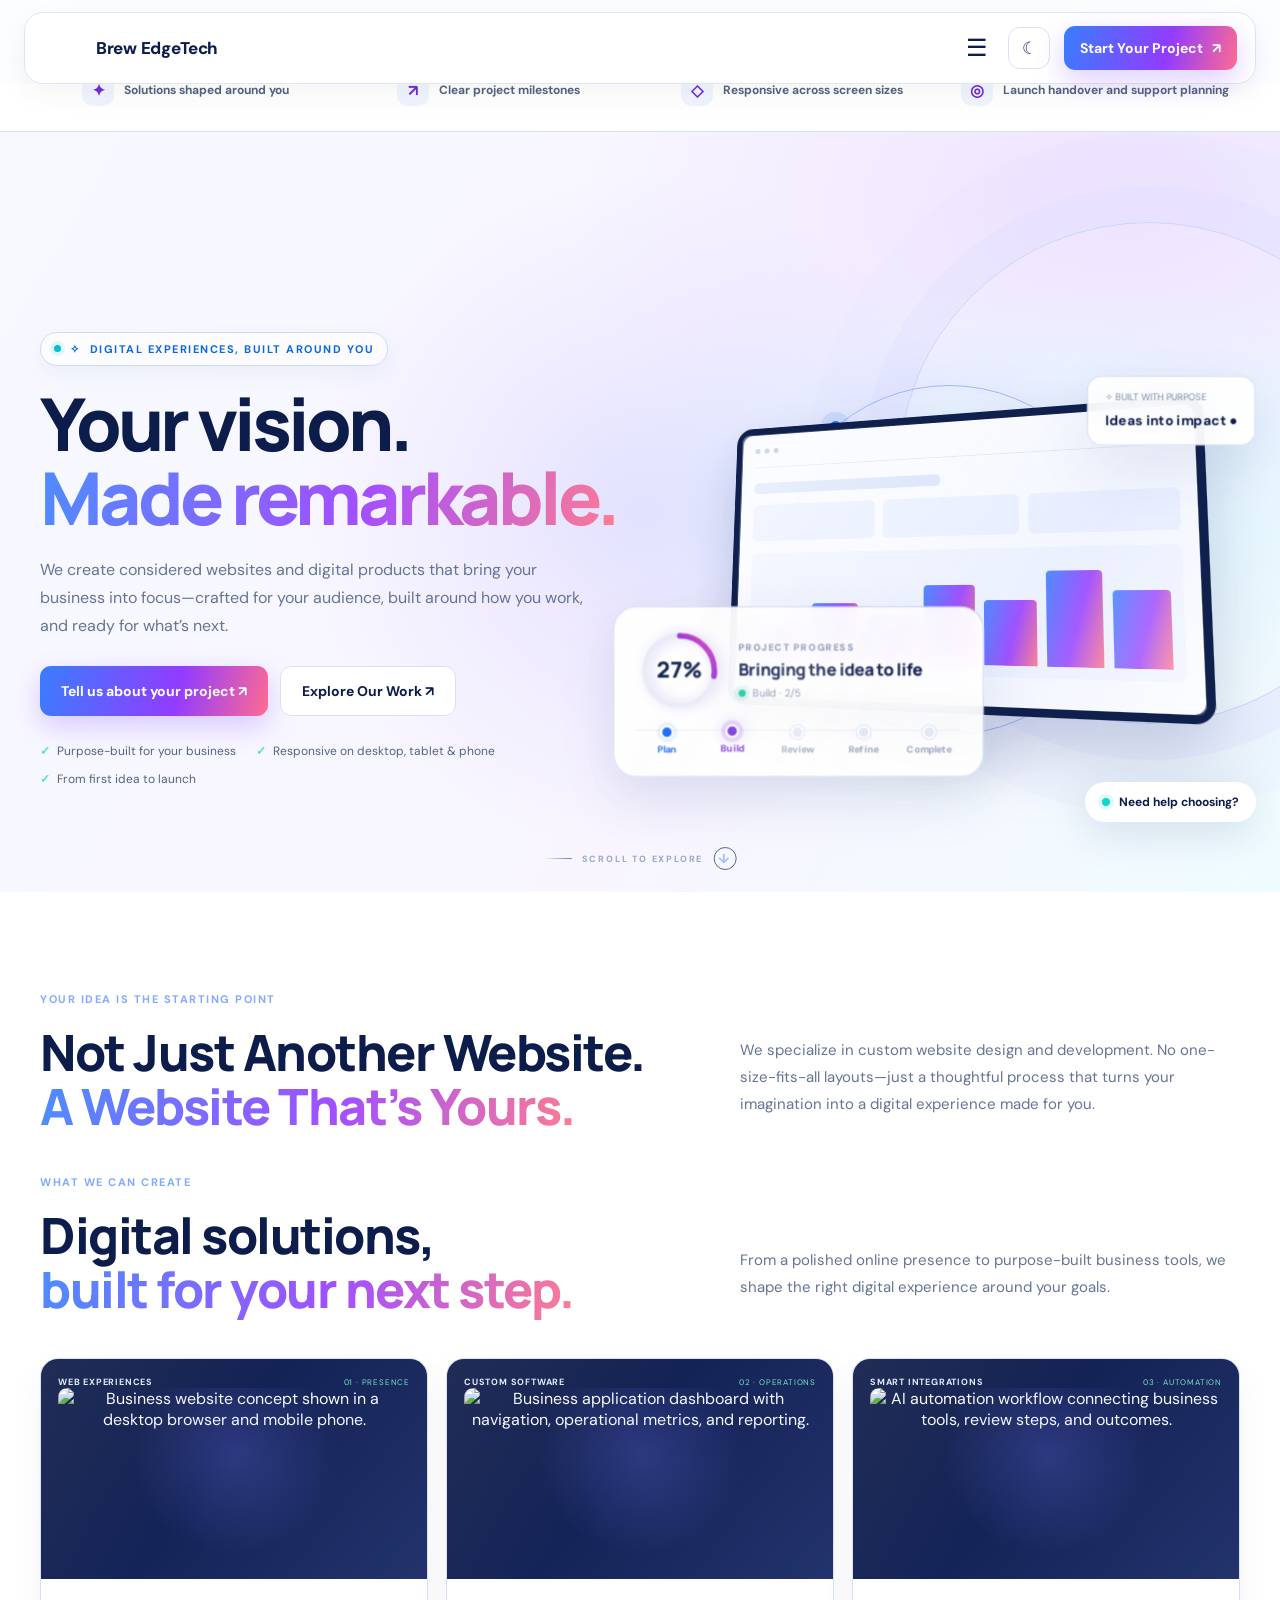
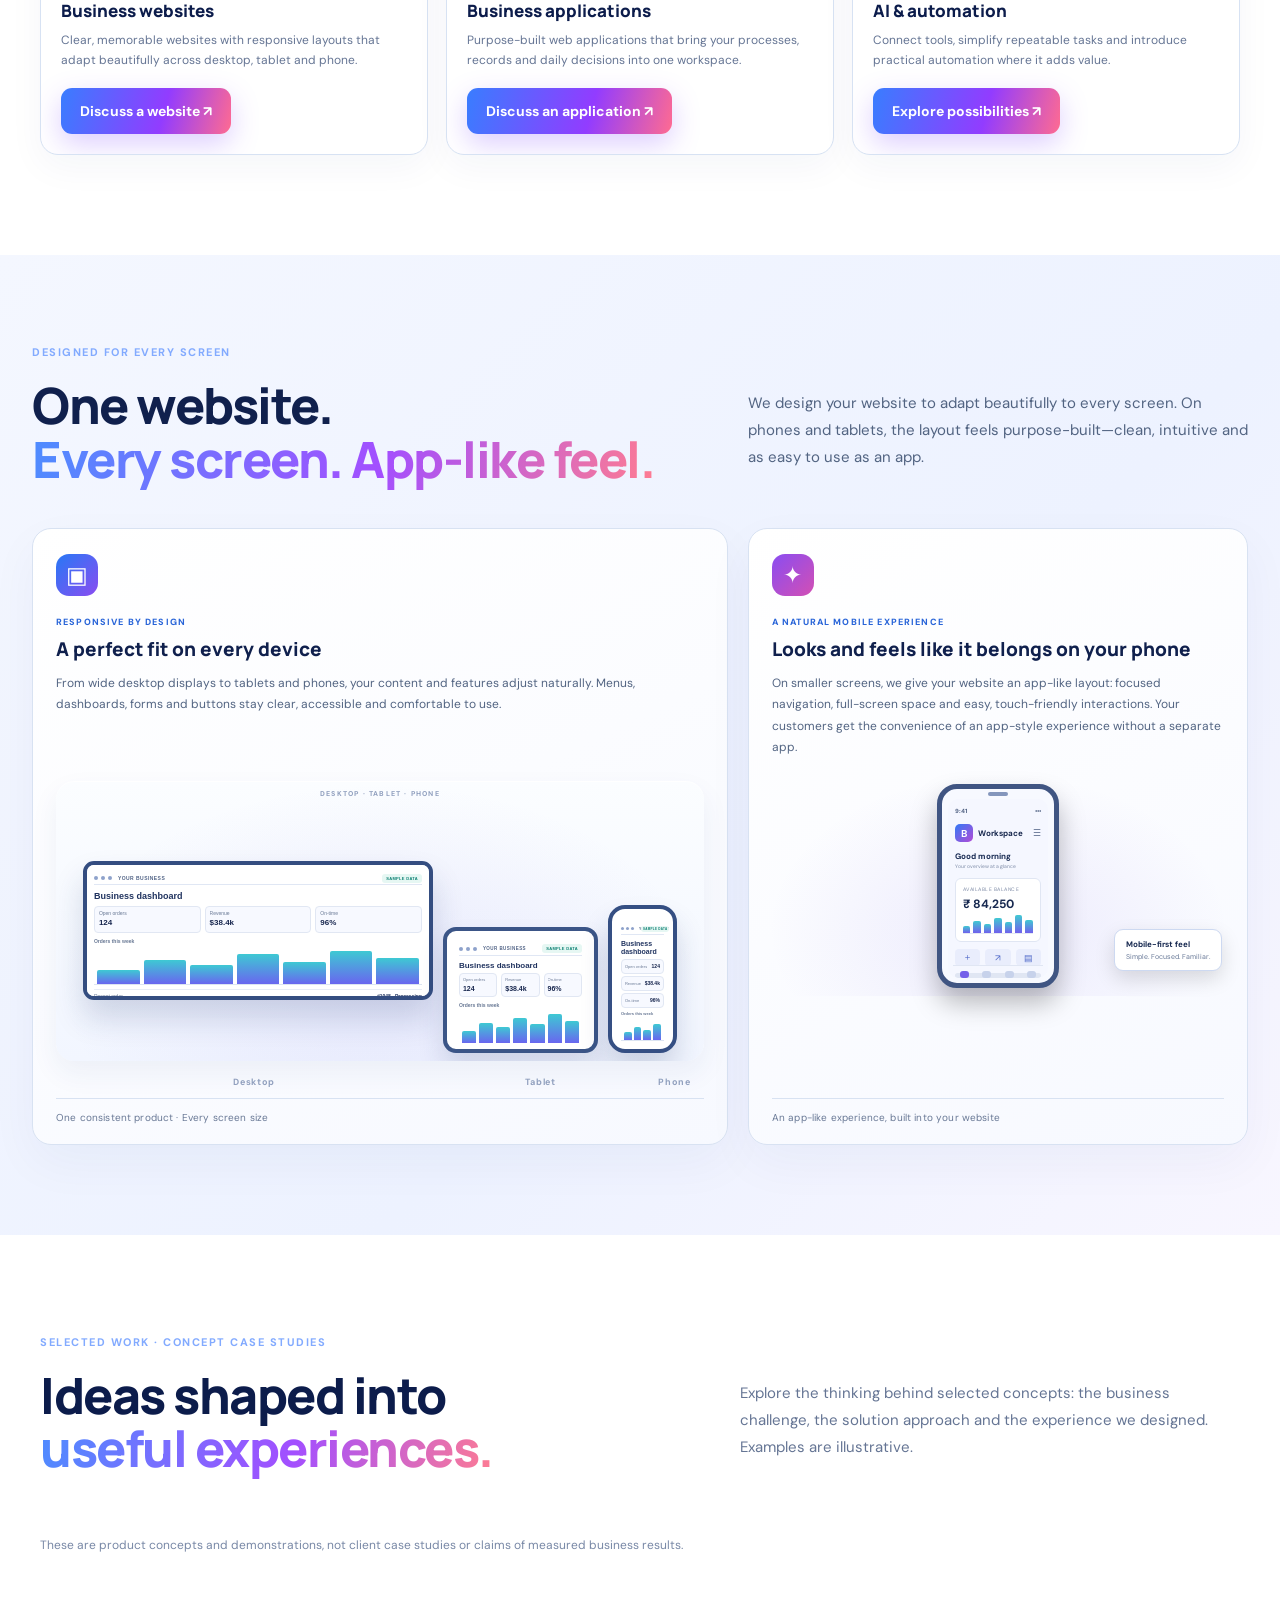
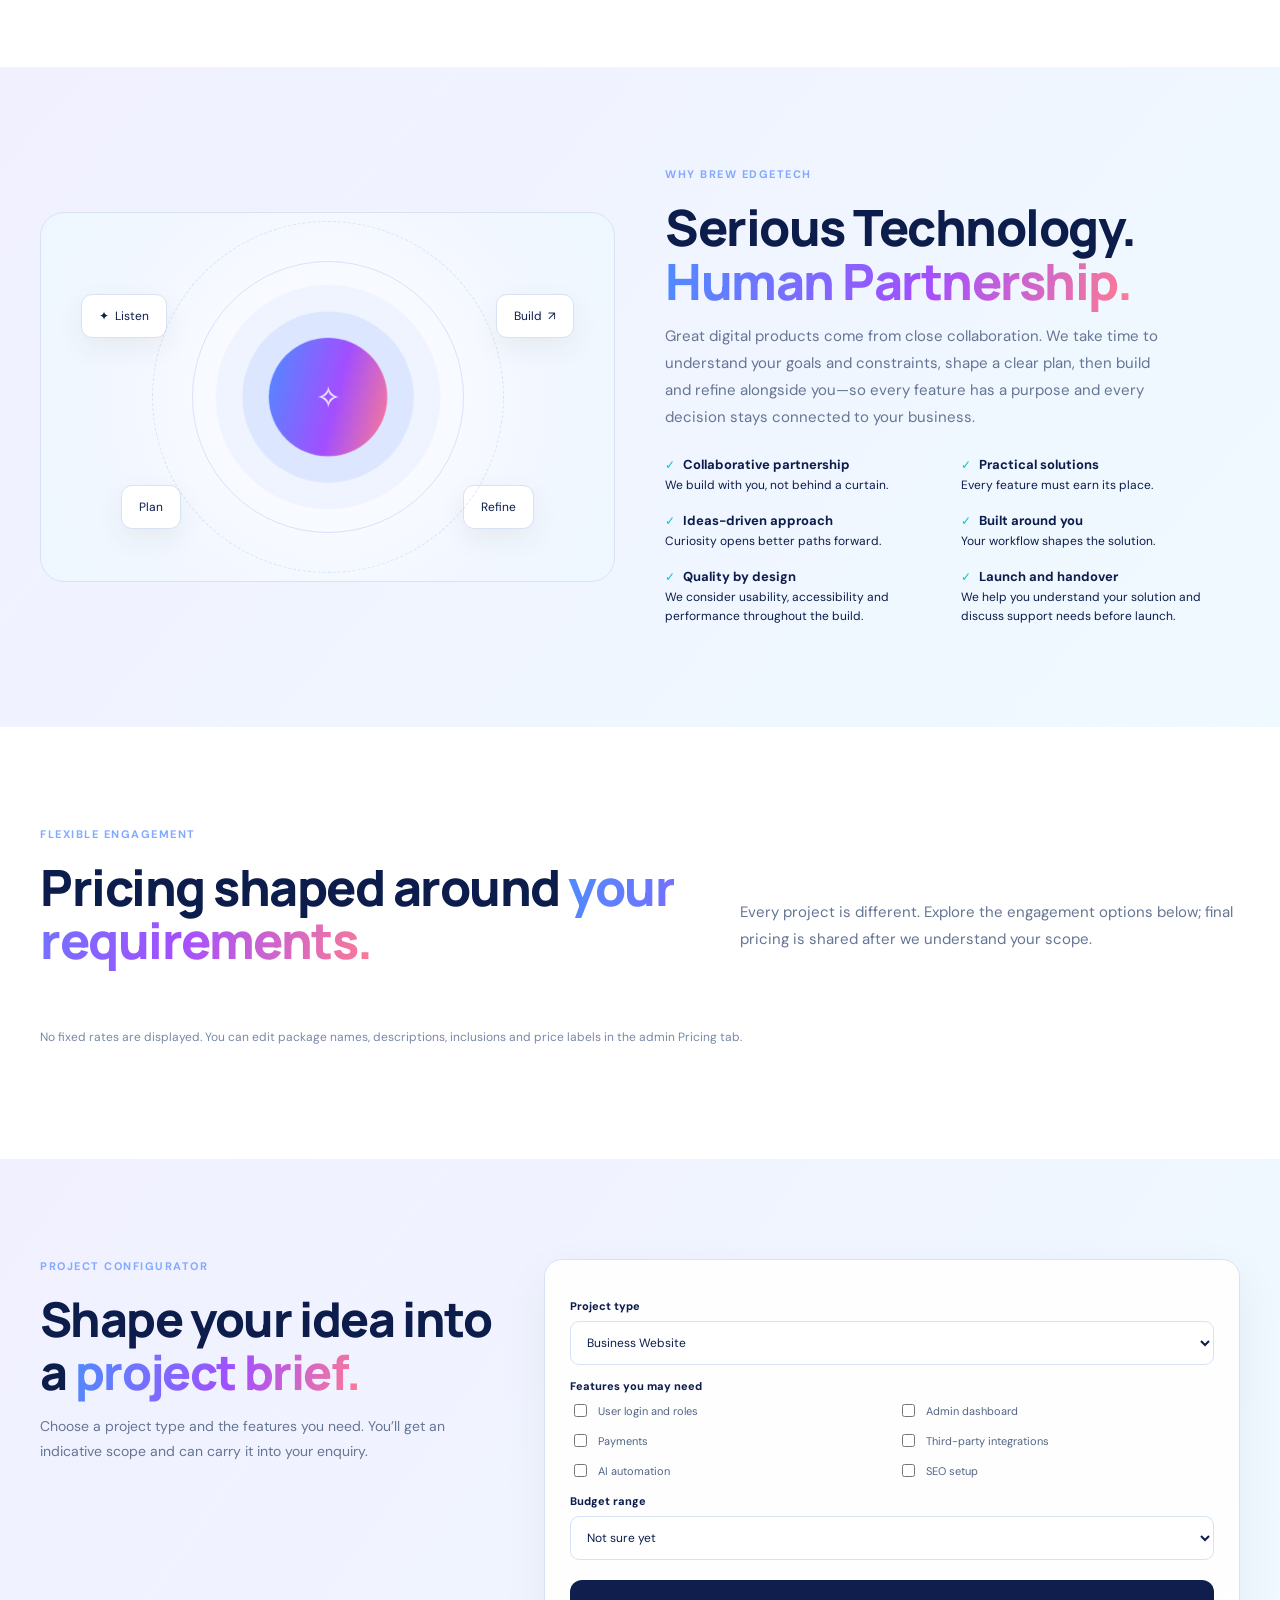
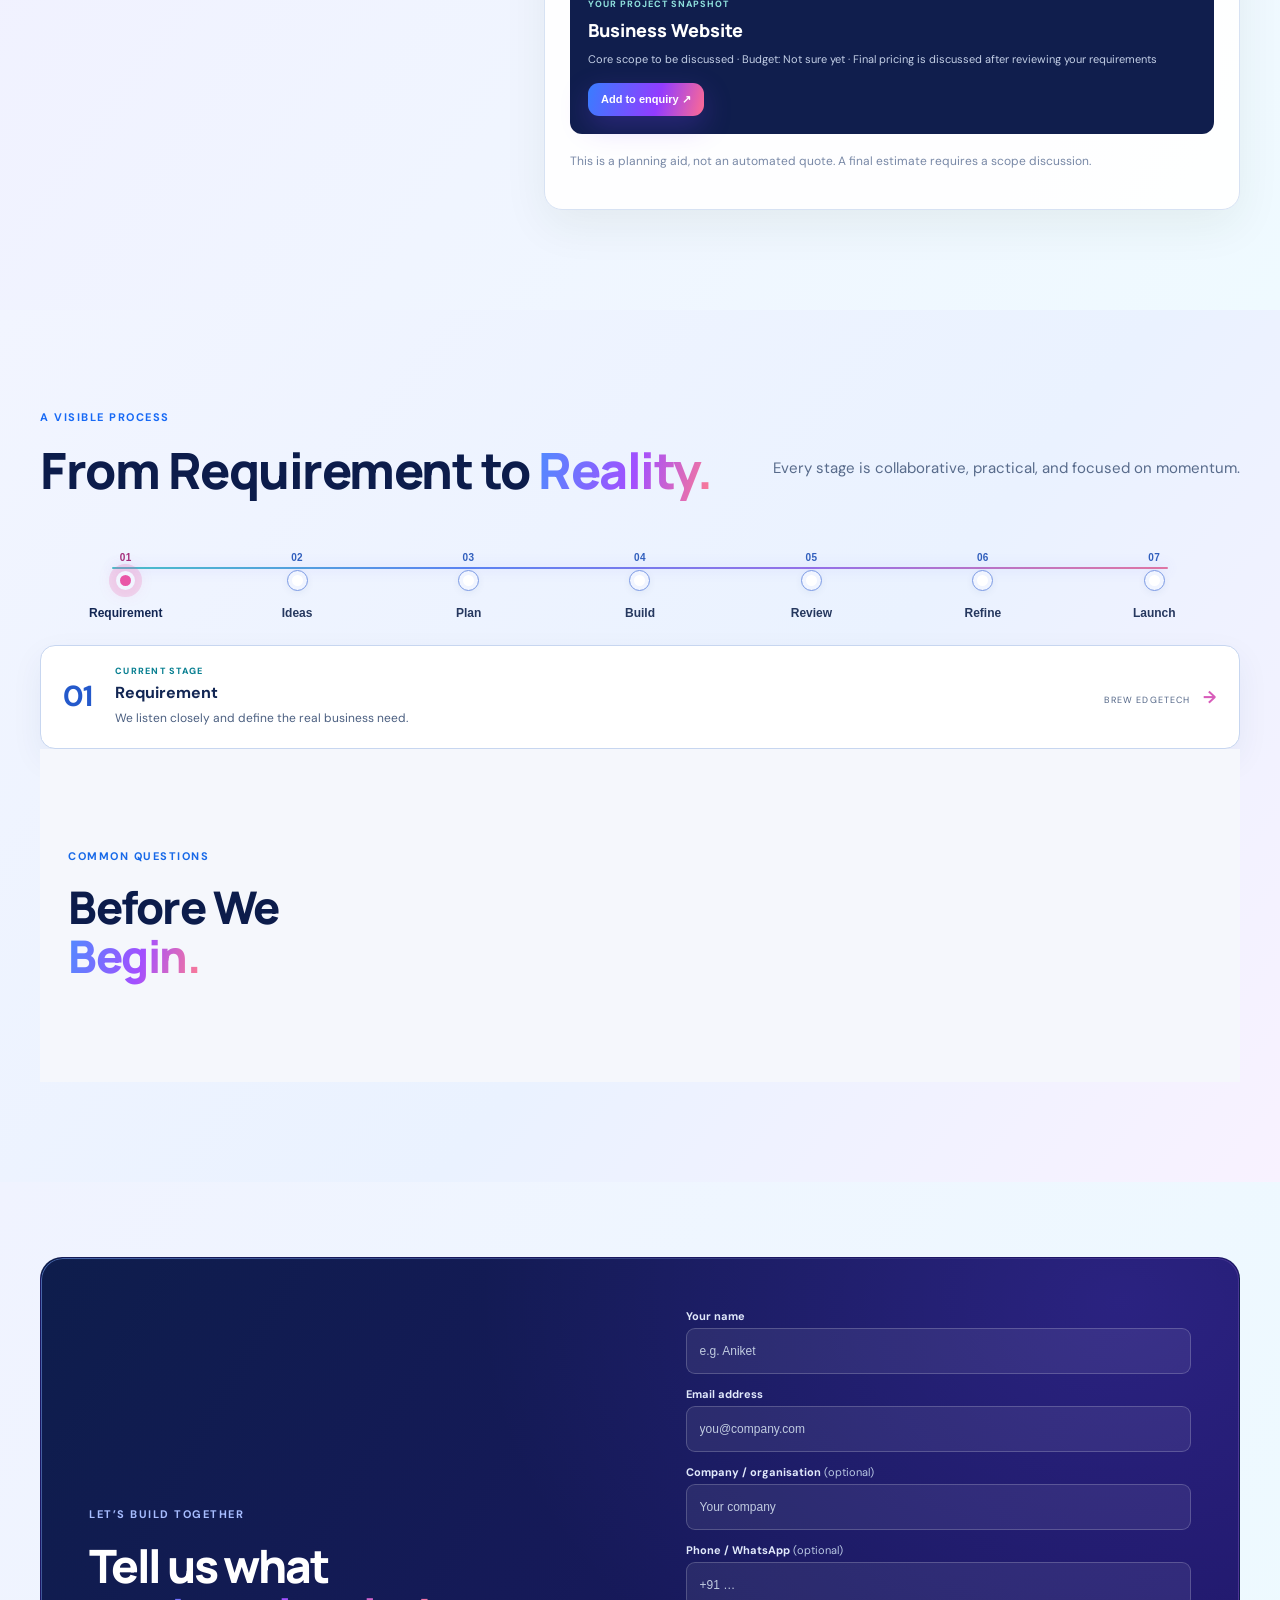
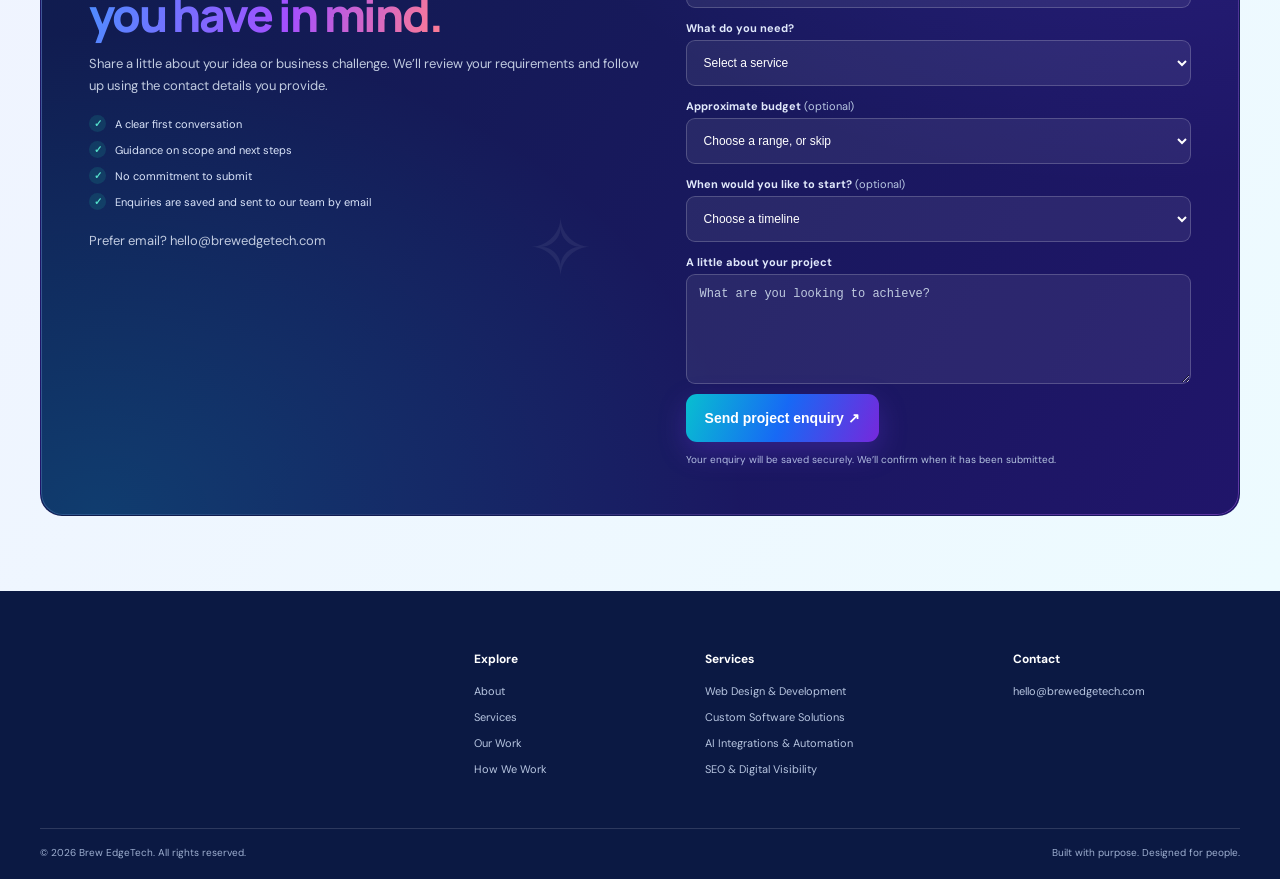
==== commit 6de5a477: "logo fix" ====
--- a/public/site.html
+++ b/public/site.html
@@ -1,4 +1,4 @@
-<!doctype html><html lang="en"><head><meta charset="utf-8"><meta name="viewport" content="width=device-width,initial-scale=1"><meta name="description" content="Brew EdgeTech designs responsive business websites, custom web applications and practical AI automation, with thoughtful user experiences built around your goals."><meta name="theme-color" content="#0c1c4b"><meta property="og:type" content="website"><meta property="og:url" content="https://brewedgetech.com/"><meta property="og:title" content="Brew EdgeTech | You Imagine. We Create."><meta property="og:description" content="Custom websites shaped around your imagination. You bring the idea; we design and build it for you."><meta name="twitter:card" content="summary"><link rel="canonical" href="https://brewedgetech.com/"><script type="application/ld+json">{"@context":"https://schema.org","@type":"Organization","name":"Brew EdgeTech","url":"https://brewedgetech.com/","email":"hello@brewedgetech.com","description":"Websites, custom software, AI automation and search visibility solutions built around business requirements."}</script><title>Brew EdgeTech | You Imagine. We Create.</title><link rel="icon" href="/favicon.svg" type="image/svg+xml"><link rel="apple-touch-icon" href="/favicon.svg"><meta name="author" content="Brew EdgeTech"><link rel="preconnect" href="https://fonts.googleapis.com"><link rel="preconnect" href="https://fonts.gstatic.com" crossorigin><link href="https://fonts.googleapis.com/css2?family=DM+Sans:wght@400;500;600;700;800&family=Manrope:wght@500;600;700;800&display=swap" rel="stylesheet"><style>
+<!doctype html><html lang="en"><head><meta charset="utf-8"><meta name="viewport" content="width=device-width,initial-scale=1"><meta name="description" content="Brew EdgeTech designs responsive business websites, custom web applications and practical AI automation, with thoughtful user experiences built around your goals."><meta name="theme-color" content="#0c1c4b"><meta property="og:type" content="website"><meta property="og:url" content="https://brewedgetech.com/"><meta property="og:title" content="Brew EdgeTech | You Imagine. We Create."><meta property="og:description" content="Custom websites shaped around your imagination. You bring the idea; we design and build it for you."><meta name="twitter:card" content="summary"><link rel="canonical" href="https://brewedgetech.com/"><script type="application/ld+json">{"@context":"https://schema.org","@type":"Organization","name":"Brew EdgeTech","url":"https://brewedgetech.com/","email":"hello@brewedgetech.com","description":"Websites, custom software, AI automation and search visibility solutions built around business requirements."}</script><title>Brew EdgeTech | You Imagine. We Create.</title><link rel="icon" href="/favicon.svg?v=2" type="image/svg+xml"><link rel="apple-touch-icon" href="/favicon.svg?v=2"><meta name="author" content="Brew EdgeTech"><link rel="preconnect" href="https://fonts.googleapis.com"><link rel="preconnect" href="https://fonts.gstatic.com" crossorigin><link href="https://fonts.googleapis.com/css2?family=DM+Sans:wght@400;500;600;700;800&family=Manrope:wght@500;600;700;800&display=swap" rel="stylesheet"><style>
 :root{--navy:#0c1c4b;--blue:#1769f5;--purple:#7128db;--pink:#f05e89;--cyan:#05bfd0;--muted:#657594;--line:#d7e2f3;--grad:linear-gradient(110deg,#1769f5,#7628dc 65%,#f05e89)}*{box-sizing:border-box}html{scroll-behavior:smooth;scroll-padding-top:100px}body{margin:0;background:#fbfdff;color:var(--navy);font-family:'DM Sans',sans-serif}a{color:inherit;text-decoration:none}.wrap{width:min(1200px,calc(100% - 56px));margin:auto}.navwrap{position:sticky;top:12px;z-index:9;margin-bottom:-90px;padding-top:12px}.nav{height:76px;width:min(1216px,calc(100% - 48px));margin:auto;padding:0 16px 0 22px;border:1px solid #dce6f5;border-radius:19px;background:#fafcffdf;backdrop-filter:blur(18px);box-shadow:0 10px 28px #203b110d;display:flex;align-items:center;gap:28px}.brand{display:flex;align-items:center;gap:10px;font-size:17px;white-space:nowrap}.brand b{font-weight:800}.brand small{font-size:13px;margin-left:-7px}.mark{width:36px;height:36px;position:relative;display:inline-block;flex:0 0 36px;border-radius:12px;background:linear-gradient(145deg,#0b72ff 0%,#5b42ed 58%,#a52ce1 100%);box-shadow:0 5px 14px #3859d533;overflow:hidden;transform:rotate(-5deg)}.mark:before{content:"";position:absolute;left:8px;top:7px;width:13px;height:21px;border:3px solid #fff;border-right-width:4px;border-radius:3px 8px 8px 3px;transform:skew(-8deg)}.mark:after{content:"";position:absolute;right:6px;top:8px;width:9px;height:8px;border-top:3px solid #8ff7ff;border-right:3px solid #8ff7ff;transform:rotate(45deg);border-radius:1px}.links{display:flex;align-items:center;gap:27px;margin-left:auto;font-size:14px;font-weight:600}.links a:hover{color:var(--blue)}.btn{border:0;border-radius:11px;padding:14px 19px;background:var(--grad);color:white;font-size:14px;font-weight:700;display:inline-flex;align-items:center;gap:12px;box-shadow:0 10px 24px #523de42b;cursor:pointer}.btn.alt{background:white;color:var(--navy);border:1px solid var(--line);box-shadow:none}.menu{display:none;background:none;border:0;color:var(--navy);font-size:24px}.hero{padding:190px 0 80px;min-height:770px;display:flex;align-items:center;background:radial-gradient(ellipse at 80% 48%,#e5f6ff,transparent 38%),radial-gradient(ellipse at 88% 10%,#f1e9ff,transparent 35%),linear-gradient(120deg,#f5f8ff,#f7f5ff 60%,#effcff);position:relative;overflow:hidden}.hero:after{content:"";position:absolute;width:500px;height:500px;border:1px solid #c9d6ff;border-radius:50%;right:-120px;top:90px;box-shadow:0 0 0 36px #d8d9ff3b,0 0 0 90px #d8d9ff22}.heroGrid{display:grid;grid-template-columns:1fr 1fr;gap:35px;align-items:center;position:relative;z-index:1}.eyebrow{font-size:11px;letter-spacing:1.5px;text-transform:uppercase;color:#0968e8;font-weight:700;margin-bottom:20px}.hero h1,.head h2,.why h2,.cta h2{font:800 clamp(40px,5vw,65px)/1.07 'Manrope',sans-serif;letter-spacing:-2.2px;margin:0 0 24px}.grad{background:var(--grad);-webkit-background-clip:text;background-clip:text;color:transparent}.lead{font-size:16px;line-height:1.8;color:var(--muted);max-width:530px;margin:0 0 26px}.actions{display:flex;gap:12px;flex-wrap:wrap}.proof{display:flex;gap:20px;flex-wrap:wrap;margin-top:27px;color:#526482;font-size:12px}.proof span:before{content:"✓";color:#00b9ca;font-weight:800;margin-right:7px}.visual{height:440px;position:relative;display:grid;place-items:center}.heroVisual{isolation:isolate;perspective:1100px}.heroVisual .screen{transform:perspective(1000px) rotateY(-12deg) rotateX(5deg) rotateZ(-1deg);box-shadow:0 42px 85px #10204d30,0 0 0 1px #ffffffaa;animation:heroFloat 7s ease-in-out infinite;transform-style:preserve-3d}.heroVisual .orb{width:350px;height:350px;border-style:solid;border-color:#9a9df455;box-shadow:inset 0 0 45px #9b6cff12,0 0 60px #8d77ef18}.heroGlow{position:absolute;width:270px;height:270px;border-radius:50%;background:radial-gradient(circle,#a65cf03a 0%,#5279f51c 42%,transparent 72%);filter:blur(12px);z-index:0;animation:glowPulse 6s ease-in-out infinite}.heroVisual .f1{backdrop-filter:blur(14px);background:#ffffffed}.heroVisual .f2{backdrop-filter:blur(14px)}@keyframes heroFloat{0%,100%{translate:0 0}50%{translate:0 -9px}}@keyframes glowPulse{0%,100%{scale:.94;opacity:.65}50%{scale:1.08;opacity:1}}@media(prefers-reduced-motion:reduce){.heroVisual .screen,.heroGlow{animation:none}}.orb{position:absolute;width:300px;height:300px;border:1px dashed #9db5f8;border-radius:50%;animation:spin 35s linear infinite}.orb:before,.orb:after{content:"";position:absolute;border-radius:50%;background:#1769f5;width:11px;height:11px;top:35px;left:55px;box-shadow:0 0 0 9px #1769f51c}.orb:after{top:auto;left:auto;right:18px;bottom:75px;background:#ee658e}@keyframes spin{to{transform:rotate(360deg)}}.screen{width:83%;height:300px;border:9px solid #10204d;border-radius:18px;background:#f9fbff;box-shadow:0 35px 65px #10204d25;transform:perspective(1000px) rotateY(-8deg) rotateX(3deg);padding:15px;z-index:1}.bar{height:22px;border-bottom:1px solid #e1e8f5;display:flex;gap:5px}.bar i{width:6px;height:6px;background:#b7c5e0;border-radius:50%}.line{margin:17px 0 12px;width:48%;height:12px;border-radius:5px;background:#dfe8fb}.tiles{display:grid;grid-template-columns:repeat(3,1fr);gap:9px}.tiles i{height:40px;border-radius:6px;background:#edf2ff}.chart{height:125px;margin-top:13px;background:#f1f5ff;border-radius:8px;display:flex;align-items:end;gap:9px;padding:10px}.chart i{flex:1;border-radius:4px 4px 0 0;background:var(--grad);height:var(--h);animation:rise 1s ease}@keyframes rise{from{height:0}}.float{position:absolute;z-index:3;border:1px solid var(--line);background:#ffffffed;border-radius:14px;padding:13px 16px;box-shadow:0 20px 60px #19367017}.float small{font-size:9px;color:#7888a6;text-transform:uppercase;display:block;margin-bottom:5px}.float strong{font-size:21px}.f1{left:0;bottom:35px}.f2{right:0;top:45px}.f2 strong{font-size:13px}section{padding:100px 0}.head{display:flex;justify-content:space-between;align-items:end;gap:28px;margin-bottom:42px}.head h2,.why h2{font-size:clamp(34px,4vw,50px);letter-spacing:-1.5px;margin:0}.head p,.why p{color:var(--muted);line-height:1.8;max-width:500px;font-size:14px}.services{background:white}.servicegrid{display:grid;grid-template-columns:repeat(4,1fr);gap:16px}.service{padding:24px 20px;border:1px solid var(--line);border-radius:16px;min-height:200px;background:linear-gradient(145deg,#fff,#f8fbff);transition:.25s;position:relative}.service:hover,.project:hover{transform:translateY(-5px);box-shadow:0 20px 60px #19367017;border-color:#b7c9f2}.ico{width:43px;height:43px;border-radius:12px;background:#edf4ff;color:#1769f5;display:grid;place-items:center;font-size:21px;margin-bottom:18px}.service:nth-child(2) .ico{color:#7528db;background:#f3edff}.service:nth-child(3) .ico{color:#00aebc;background:#e9fbfc}.service:nth-child(4) .ico{color:#f05e89;background:#fff0f4}.service h3{font-size:15px;margin:0 0 8px}.service p{font-size:12px;line-height:1.7;color:var(--muted);margin:0}.service em{position:absolute;right:20px;top:27px;color:#1769f5;font-style:normal}.why{background:linear-gradient(130deg,#f1f0ff,#effaff)}.whygrid{display:grid;grid-template-columns:1fr 1fr;gap:50px;align-items:center}.art{min-height:370px;border:1px solid var(--line);border-radius:24px;background:radial-gradient(circle,#fff,#f3f7ff 60%,#eef7ff);display:grid;place-items:center;position:relative;overflow:hidden}.core{width:112px;height:112px;border-radius:50%;background:var(--grad);display:grid;place-items:center;color:white;font-size:28px;box-shadow:0 0 0 25px #dce7ff,0 0 0 50px #dce7ff55;z-index:2}.node{position:absolute;background:white;border:1px solid var(--line);padding:13px 17px;border-radius:11px;font-size:12px;box-shadow:0 10px 28px #203b1110}.n1{left:7%;top:22%}.n2{right:7%;top:22%}.n3{left:14%;bottom:14%}.n4{right:14%;bottom:14%}.points{display:grid;grid-template-columns:1fr 1fr;gap:16px;margin-top:24px}.point{font-size:12px;line-height:1.6}.point b{font-size:13px}.point:before{content:"✓";color:#08bfc7;margin-right:8px}.work{background:#fbfdff}.filters{display:flex;gap:8px;flex-wrap:wrap;justify-content:flex-end}.filter{border:1px solid var(--line);border-radius:99px;padding:9px 14px;background:white;color:#526482;font-size:12px;cursor:pointer}.filter.active{background:var(--navy);color:white}.projects{display:grid;grid-template-columns:repeat(2,1fr);gap:20px}.project{padding:16px;border:1px solid var(--line);border-radius:17px;background:white;transition:.25s}.mock{height:220px;background:#edf2ff;border:7px solid #10204d;border-radius:11px;padding:12px}.mock .bar{margin-bottom:13px}.mock .line{margin:0 0 12px}.mock .tiles i{height:34px;background:white}.mock .chart{height:110px;background:white}.mock .chart i{background:#1769f5}.project:nth-child(2n) .mock .chart i{background:#7429df}.project:nth-child(3n) .mock .chart i{background:#04b8c6}.pfoot{display:flex;justify-content:space-between;align-items:center;padding:17px 5px 3px}.pfoot small{font-size:9px;letter-spacing:1px;color:#0968e8;text-transform:uppercase}.pfoot h3{font-size:16px;margin:6px 0 3px}.pfoot p{font-size:12px;color:var(--muted);margin:0}.round{width:35px;height:35px;border-radius:50%;display:grid;place-items:center;background:#f0f5ff;color:#1769f5}.note{font-size:12px;line-height:1.65;color:#7888a6;margin-top:18px}.head p,.why p{font-size:15px;line-height:1.8}.service p{font-size:13px;line-height:1.75}.caseCopy p{font-size:12px;line-height:1.75}.faq details p{font-size:13px;line-height:1.85}.mobileCard>p{font-size:13px;line-height:1.8}.formnote{font-size:11px;line-height:1.6}.quote p{font-size:13px;line-height:1.8}section{scroll-margin-top:105px}.process{background:#0d1b49;color:white}.process .eyebrow{color:#36d3e1}.process .head p{color:#bac7e1}.steps{display:grid;grid-template-columns:repeat(7,1fr);position:relative;margin-top:55px}.steps:before{content:"";height:2px;position:absolute;left:6%;right:6%;top:15px;background:linear-gradient(90deg,#05c2d0,#1769f5,#7528db,#f05e89)}.step{text-align:center;cursor:pointer;position:relative}.dot{width:18px;height:18px;background:#fff;border:4px solid #0d1b49;outline:1px solid #13c4d0;border-radius:50%;margin:7px auto 15px;z-index:1;position:relative}.step.active .dot{background:#f05e89;outline:7px solid #ffffff20}.step small{color:#12c7d5;font-size:10px;display:block;margin-bottom:8px}.step b{font-size:12px}.detail{margin:40px auto 0;width:min(520px,100%);border:1px solid #ffffff35;background:#ffffff0e;border-radius:14px;padding:20px;display:flex;gap:20px;align-items:center}.detail strong{font-size:22px;color:#11c6d4}.detail h3{margin:0 0 5px;font-size:16px}.detail p{margin:0;color:#bdc9e0;font-size:12px;line-height:1.6}.testimonials{background:white}.quotes{display:grid;grid-template-columns:repeat(3,1fr);gap:16px}.quote{padding:24px;border:1px solid var(--line);border-radius:15px}.stars{color:#f1ae34;letter-spacing:3px}.quote p{font-size:12px;color:var(--muted);line-height:1.8}.person{display:flex;gap:10px;align-items:center;margin-top:16px}.avatar{width:35px;height:35px;border-radius:50%;display:grid;place-items:center;color:white;background:var(--grad);font-size:11px;font-weight:bold}.person b{font-size:12px;display:block}.person small{font-size:10px;color:var(--muted)}.faq{background:#f8faff}.faqgrid{display:grid;grid-template-columns:.7fr 1.3fr;gap:50px}.faq h2{font:800 45px/1.1 'Manrope';margin:0;letter-spacing:-1.5px}.faq details{border-bottom:1px solid var(--line);padding:19px 0}.faq summary{font-weight:600;font-size:14px;cursor:pointer;list-style:none;display:flex;justify-content:space-between}.faq summary:after{content:"⌄";font-size:19px}.faq details[open] summary:after{content:"⌃"}.faq details p{color:var(--muted);font-size:12px;line-height:1.8;margin:13px 28px 0 0}.contact{background:linear-gradient(125deg,#f0f3ff,#edfbff);padding:75px 0}.cta{background:linear-gradient(120deg,#0e1d4c,#20156a);border-radius:22px;padding:48px;color:white;display:grid;grid-template-columns:1fr .9fr;gap:35px;align-items:center}.cta h2{font-size:clamp(31px,4vw,46px);margin-bottom:14px}.cta p{color:#bdc9e0;line-height:1.7;font-size:13px}.form{display:grid;gap:10px}.form label{font-size:11px;font-weight:700;color:#e1e9fb;margin:3px 0 -5px}.form label span{font-weight:400;color:#b9c8e3}.contactPromises{display:grid;gap:9px;margin:18px 0 20px}.contactPromises span{display:flex;align-items:center;gap:9px;color:#dbe5fa;font-size:11px}.contactPromises i{font-style:normal;display:grid;place-items:center;width:17px;height:17px;border-radius:50%;background:#16b9a22b;color:#54dfca;font-size:10px;font-weight:800}.form input,.form textarea,.form select{width:100%;border:1px solid #ffffff32;background:#ffffff12;color:white;border-radius:9px;padding:12px 13px;outline:none;font-size:12px}.form input::placeholder,.form textarea::placeholder{color:#c0cbe0}.form select option{color:#0c1c4b}.form textarea{min-height:85px;resize:vertical}.form button{justify-self:start}.formnote{font-size:10px;color:#b9c8e3;min-height:15px}footer{background:#0b1943;color:white;padding:55px 0 20px}.footgrid{display:grid;grid-template-columns:1.6fr .8fr 1.1fr .9fr;gap:30px;padding-bottom:40px}.footbrand p{max-width:320px;color:#b8c6e1;font-size:12px;line-height:1.8}.footcol h4{font-size:12px;margin:4px 0 17px}.footcol a,.footcol p{display:block;color:#b8c6e1;font-size:11px;margin:0 0 12px}.bottom{border-top:1px solid #ffffff24;padding-top:17px;display:flex;justify-content:space-between;color:#9eafd0;font-size:10px}.top{position:fixed;right:23px;bottom:20px;width:44px;height:44px;border-radius:50%;background:var(--grad);color:white;border:0;cursor:pointer;font-size:20px;z-index:8}.reveal{opacity:0;transform:translateY(18px);transition:.65s}.reveal.show{opacity:1;transform:none}@media(max-width:900px){.links{gap:14px}.nav{gap:12px}.servicegrid{grid-template-columns:repeat(2,1fr)}.footgrid{grid-template-columns:1.4fr 1fr 1fr}.footcol:last-child{grid-column:2/4}}@media(max-width:680px){.wrap{width:calc(100% - 36px)}.navwrap{top:6px;padding-top:6px;margin-bottom:-76px}.nav{height:64px;width:calc(100% - 22px);padding:0 13px;border-radius:14px}.brand{font-size:15px}.brand small{font-size:12px}.menu{display:block;margin-left:auto}.links{display:none;position:absolute;top:72px;left:11px;right:11px;padding:15px;background:white;border:1px solid var(--line);border-radius:13px;box-shadow:0 15px 35px #19367020;flex-direction:column;align-items:stretch;gap:4px}.links.open{display:flex}.links a{padding:10px}.nav>.btn{display:none}.hero{padding:140px 0 50px;min-height:auto}.heroGrid{grid-template-columns:1fr;gap:0}.hero h1{font-size:43px;letter-spacing:-1.7px}.lead{font-size:14px}.visual{height:330px}.screen{width:87%;height:245px;border-width:7px;padding:11px}.chart{height:95px}.orb{width:245px;height:245px}.f1{left:0;bottom:15px}.f2{right:0;top:28px}section{padding:70px 0}.head{display:block;margin-bottom:28px}.head h2,.why h2{font-size:35px}.head p{margin-top:14px}.servicegrid{gap:11px}.service{padding:17px 14px;min-height:190px}.service h3{font-size:13px}.service p{font-size:11px}.whygrid,.faqgrid,.cta{grid-template-columns:1fr;gap:26px}.art{min-height:310px;order:2}.points{gap:12px}.projects{grid-template-columns:1fr}.mock{height:195px}.filters{justify-content:flex-start;margin-top:20px}.steps{grid-template-columns:repeat(7,82px);overflow-x:auto;padding-bottom:10px;margin-top:35px}.detail{margin-top:24px}.quotes{grid-template-columns:1fr}.cta{padding:28px 21px}.footgrid{grid-template-columns:1fr 1fr;gap:23px}.footbrand{grid-column:1/3}.footcol:last-child{grid-column:auto}.bottom{flex-direction:column;gap:8px}.top{right:14px;bottom:14px}}@media(prefers-reduced-motion:reduce){*,*:before,*:after{animation:none!important;scroll-behavior:auto!important;transition:none!important}.reveal{opacity:1;transform:none}}
 /* Immersive interaction layer */
 :root{--pointer-x:50%;--pointer-y:50%}body{overflow-x:hidden}.hero{isolation:isolate}.hero:before{content:"";position:absolute;inset:0;pointer-events:none;background:radial-gradient(520px circle at var(--pointer-x) var(--pointer-y),#9fc7ff30,transparent 65%);z-index:0}.visual{perspective:1100px;transform-style:preserve-3d}.screen{transform-style:preserve-3d;transition:transform .18s ease-out,box-shadow .3s ease;will-change:transform}.screen:after{content:"";position:absolute;inset:0;border-radius:8px;pointer-events:none;background:linear-gradient(125deg,#ffffff66,transparent 35%,#7e91ff0c 70%,#ffffff44);transform:translateZ(2px)}.float{transform:translateZ(55px);animation:floatCard 5s ease-in-out infinite}.f2{animation-delay:-2.3s}@keyframes floatCard{0%,100%{translate:0 0}50%{translate:0 -10px}}.orb{transform-style:preserve-3d}.orb:before{animation:pulseDot 2.8s ease-in-out infinite}.orb:after{animation:pulseDot 2.8s ease-in-out infinite -1.4s}@keyframes pulseDot{0%,100%{box-shadow:0 0 0 7px #1769f51c,0 0 0 0 #1769f500}50%{box-shadow:0 0 0 12px #1769f100,0 0 22px 5px #1769f544}}.service,.project,.quote,.node,.btn,.filter,.round{transform-style:preserve-3d}.service,.project,.quote{will-change:transform;transition:transform .35s cubic-bezier(.2,.8,.2,1),box-shadow .35s,border-color .35s}.service:hover,.project:hover{transform:perspective(900px) rotateX(2deg) rotateY(-2deg) translateY(-7px) scale(1.01)}.art{perspective:900px;transform-style:preserve-3d}.core{animation:corePulse 4s ease-in-out infinite;transform:translateZ(50px)}.node{transition:transform .25s ease,box-shadow .25s}.node:hover{transform:translateZ(32px) scale(1.08);box-shadow:0 18px 40px #19367022}.art:before,.art:after{content:"";position:absolute;width:270px;height:270px;border:1px solid #a9bcf766;border-radius:50%;animation:orbit 18s linear infinite}.art:after{width:350px;height:350px;animation-direction:reverse;animation-duration:28s;border-style:dashed}@keyframes orbit{to{transform:rotate(360deg)}}@keyframes corePulse{0%,100%{box-shadow:0 0 0 22px #dce7ff,0 0 0 48px #dce7ff55,0 0 55px #7d5bff20}50%{box-shadow:0 0 0 28px #dce7ff,0 0 0 58px #dce7ff30,0 0 75px #7d5bff55}}.step{transition:transform .25s ease,color .25s}.step:hover{transform:translateY(-4px)}.step.active b{color:#b9f9ff}.detail{transition:transform .3s ease,background .3s}.detail.bump{transform:scale(1.025);background:#ffffff19}.btn{transition:transform .2s ease,box-shadow .2s}.btn:hover{transform:translateY(-2px);box-shadow:0 14px 32px #523de44a}.filter{transition:transform .2s,background .2s,color .2s}.filter:hover{transform:translateY(-2px)}.ticker{overflow:hidden;border-top:1px solid var(--line);border-bottom:1px solid var(--line);background:#fff;padding:16px 0;white-space:nowrap}.tickerTrack{display:flex;align-items:center;justify-content:space-around;gap:48px;min-width:max-content;animation:tickerMove 32s linear infinite}.tickerTrack span{font-size:11px;letter-spacing:1px;font-weight:700;color:#7183a2}.tickerTrack span::first-letter{color:#7428db}@keyframes tickerMove{to{transform:translateX(-50%)}}.ticker:hover .tickerTrack{animation-play-state:paused}.scrollProgress{position:fixed;z-index:20;top:0;left:0;height:3px;width:0;background:var(--grad);box-shadow:0 0 12px #7428db88;pointer-events:none}.nav a:focus-visible,.btn:focus-visible,.filter:focus-visible,.step:focus-visible,.menu:focus-visible{outline:3px solid #06bfd0;outline-offset:4px}.project[hidden]{display:none!important}@media(max-width:680px){.visual{perspective:none}.screen{transform:none!important}.float{animation:none}.tickerTrack{animation-duration:24s}}@media(prefers-reduced-motion:reduce){.tickerTrack,.float,.orb:before,.orb:after,.art:before,.art:after,.core{animation:none!important}}
@@ -447,7 +447,7 @@
 @media(max-width:680px){.nav{box-shadow:0 8px 24px #203b1114}.links{max-height:calc(100dvh - 100px);overflow:auto}.links a{min-height:44px;display:flex;align-items:center}.heroGrid{gap:6px}.hero .actions .btn{min-height:46px}.proof{line-height:1.5}.showcaseCard:hover,.priceCard:hover,.insightCard:hover,.caseCard:hover{transform:none;box-shadow:none}.priceCard{padding:22px}.mobileCta{z-index:10}.top{bottom:76px}.faqgrid{gap:12px}.faq h2{font-size:36px}}
 @media(prefers-reduced-motion:reduce){.nav,.links a,.showcaseCard,.priceCard,.insightCard,.caseCard,.top,.heroScrollCue{transition:none!important}}
 
-</style><link rel="stylesheet" href="/site-refinements.css"><script type="application/ld+json">{"@context":"https://schema.org","@type":"WebSite","@id":"https://brewedgetech.com/#website","url":"https://brewedgetech.com/","name":"Brew EdgeTech","publisher":{"@id":"https://brewedgetech.com/#organization"}}</script></head><body data-theme="light"><style id="brandLogoFix">.brand .mark,.mark{background:url('/favicon.svg') center/contain no-repeat !important;box-shadow:none !important;transform:none !important;overflow:visible !important;border-radius:0 !important}.mark:before,.mark:after{display:none !important}.brand:hover .mark{transform:scale(1.06) !important}.caseAction{display:inline-flex;align-items:center;gap:7px;margin-top:14px;border:0;border-radius:10px;padding:11px 16px;font:700 12px 'DM Sans',sans-serif;cursor:pointer;background:linear-gradient(105deg,#4d8dff,#a34fff 56%,#ff7c91);color:#fff;box-shadow:0 10px 24px #7b42ff35;text-decoration:none}.caseAction:hover{transform:translateY(-2px)}</style><div class="navwrap"><nav class="nav"><a class="brand" href="#home"><span class="mark"></span><span><b><span>Brew </span><span class="brandAccent">EdgeTech</span></b></span></a><button class="menu" id="menu" aria-label="Toggle menu">☰</button><div class="links" id="links"><a href="#home">Home</a><a href="#services">Services</a><a href="#mobile-experience">Mobile Experience</a><a href="#work">Our Work</a><a href="#about">Why Brew EdgeTech</a><a href="#pricing">Quotes</a><a href="#estimator">Project Configurator</a><a href="#process">How We Work & FAQs</a><a href="#contact">Contact</a></div><button class="themeToggle" id="themeToggle" type="button" aria-label="Switch to dark mode"><span class="themeGlyph" aria-hidden="true">☾</span></button><a class="btn navCta" href="#contact">Start Your Project <span>↗</span></a></nav></div>
+</style><link rel="stylesheet" href="/site-refinements.css"><script type="application/ld+json">{"@context":"https://schema.org","@type":"WebSite","@id":"https://brewedgetech.com/#website","url":"https://brewedgetech.com/","name":"Brew EdgeTech","publisher":{"@id":"https://brewedgetech.com/#organization"}}</script></head><body data-theme="light"><style id="brandLogoFix">.brand .mark,.mark{background:url('/favicon.svg?v=2') center/contain no-repeat !important;box-shadow:none !important;transform:none !important;overflow:visible !important;border-radius:0 !important}.mark:before,.mark:after{display:none !important}.brand:hover .mark{transform:scale(1.06) !important}.caseAction{display:inline-flex;align-items:center;gap:7px;margin-top:14px;border:0;border-radius:10px;padding:11px 16px;font:700 12px 'DM Sans',sans-serif;cursor:pointer;background:linear-gradient(105deg,#4d8dff,#a34fff 56%,#ff7c91);color:#fff;box-shadow:0 10px 24px #7b42ff35;text-decoration:none}.caseAction:hover{transform:translateY(-2px)}</style><div class="navwrap"><nav class="nav"><a class="brand" href="#home"><span class="mark"></span><span><b><span>Brew </span><span class="brandAccent">EdgeTech</span></b></span></a><button class="menu" id="menu" aria-label="Toggle menu">☰</button><div class="links" id="links"><a href="#home">Home</a><a href="#services">Services</a><a href="#mobile-experience">Mobile Experience</a><a href="#work">Our Work</a><a href="#about">Why Brew EdgeTech</a><a href="#pricing">Quotes</a><a href="#estimator">Project Configurator</a><a href="#process">How We Work & FAQs</a><a href="#contact">Contact</a></div><button class="themeToggle" id="themeToggle" type="button" aria-label="Switch to dark mode"><span class="themeGlyph" aria-hidden="true">☾</span></button><a class="btn navCta" href="#contact">Start Your Project <span>↗</span></a></nav></div>
 <main id="main-content"><section class="hero" id="home"><div class="wrap heroGrid"><div><div class="eyebrow">✧ &nbsp;DIGITAL EXPERIENCES, BUILT AROUND YOU</div><h1 aria-label="Homepage headline">Your vision.<br><span class="grad">Made remarkable.</span></h1><p class="lead">We create considered websites and digital products that bring your business into focus—crafted for your audience, built around how you work, and ready for what’s next.</p><div class="actions"><a class="btn" href="#contact">Tell us about your project ↗</a><a class="btn alt" href="#work">Explore Our Work ↗</a></div><div class="proof"><span>Purpose-built for your business</span><span>Responsive on desktop, tablet & phone</span><span>From first idea to launch</span></div></div><div class="visual heroVisual"><div class="orb"></div><div class="heroGlow"></div><div class="screen"><div class="bar"><i></i><i></i><i></i></div><div class="line"></div><div class="tiles"><i></i><i></i><i></i></div><div class="chart"><i style="--h:36%"></i><i style="--h:58%"></i><i style="--h:46%"></i><i style="--h:76%"></i><i style="--h:61%"></i><i style="--h:88%"></i><i style="--h:70%"></i></div></div><div class="float f1 progressFloat" aria-label="Illustrative project progress"><div class="progressRing" role="img" aria-label="Project completion progress"><svg viewBox="0 0 52 52" aria-hidden="true"><defs><linearGradient id="progressGradient" x1="0" y1="0" x2="1" y2="1"><stop offset="0%" stop-color="#1478ff"></stop><stop offset="55%" stop-color="#6329e8"></stop><stop offset="100%" stop-color="#ed45b8"></stop></linearGradient></defs><circle class="ringTrack" cx="26" cy="26" r="21"></circle><circle class="ringValue" cx="26" cy="26" r="21"></circle></svg><strong class="progressNumber">0%</strong></div><div class="progressCopy"><small>PROJECT PROGRESS</small><strong class="progressStatus">Planning the details</strong><span class="progressMeta"><i></i><span class="progressStage">Plan · 0/5</span></span></div><div class="progressMilestones" aria-label="Project stages"><span class="milestone active">Plan</span><span class="milestone">Build</span><span class="milestone">Review</span><span class="milestone">Refine</span><span class="milestone complete">Complete</span></div></div><div class="float f2"><small>✧ BUILT WITH PURPOSE</small><strong>Ideas into impact ●</strong></div></div></div><a class="heroScrollCue" href="#services" aria-label="Scroll to explore services"><span class="scrollCueLine"></span><span>SCROLL TO EXPLORE</span><span class="scrollCueArrow">↓</span></a></section>
 <div class="ticker" aria-label="Our capabilities"><div class="tickerTrack"><span>✧ &nbsp; CUSTOM SOFTWARE</span><span>✧ &nbsp; AI AUTOMATION</span><span>✧ &nbsp; SEARCH VISIBILITY</span><span>✧ &nbsp; BUSINESS DASHBOARDS</span><span>✧ &nbsp; DIGITAL TRANSFORMATION</span><span>✧ &nbsp; CUSTOM SOFTWARE</span><span>✧ &nbsp; AI AUTOMATION</span><span>✧ &nbsp; SEARCH VISIBILITY</span><span>✧ &nbsp; BUSINESS DASHBOARDS</span><span>✧ &nbsp; DIGITAL TRANSFORMATION</span></div></div>
 <section class="services" id="services"><div class="wrap"><div class="head"><div><div class="eyebrow">YOUR IDEA IS THE STARTING POINT</div><h2>Not Just Another Website.<br><span class="grad">A Website That’s Yours.</span></h2></div><p>We specialize in custom website design and development. No one-size-fits-all layouts—just a thoughtful process that turns your imagination into a digital experience made for you.</p></div><div class="servicegrid"></div></div></section>
